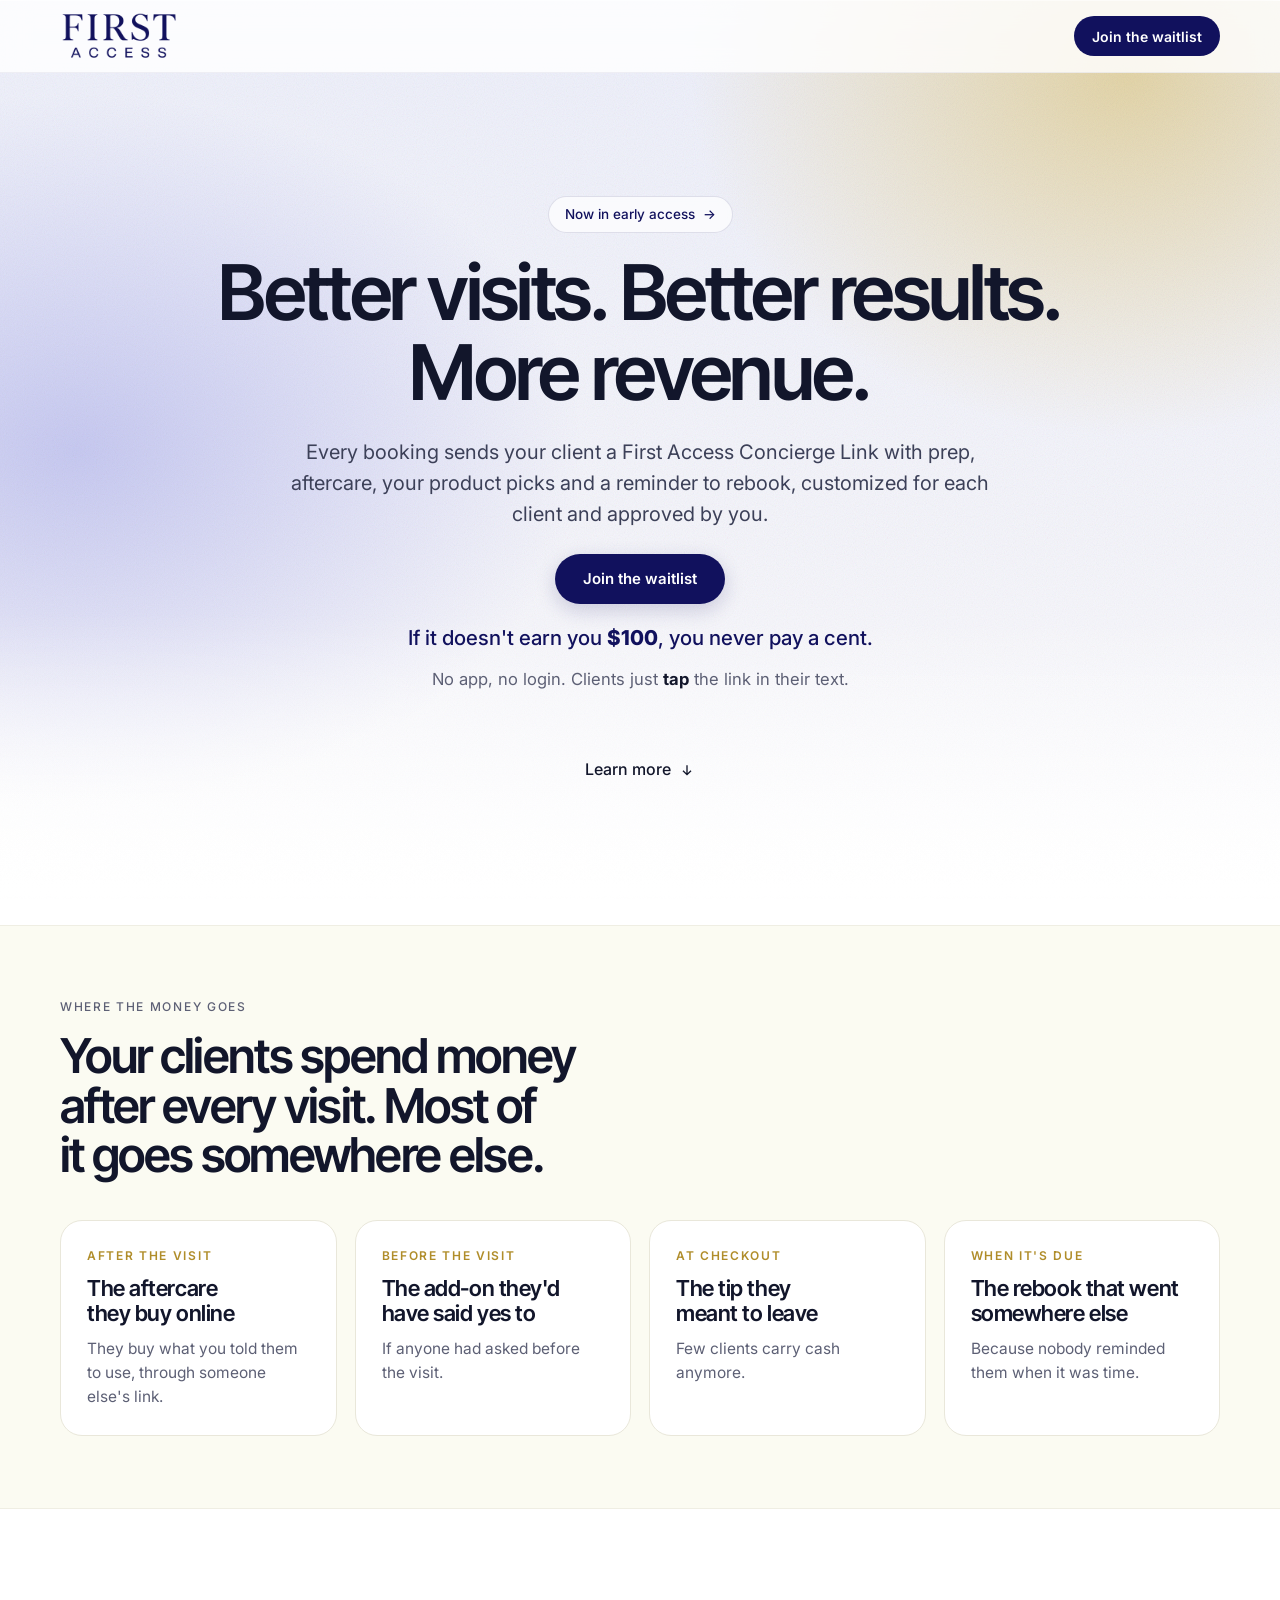
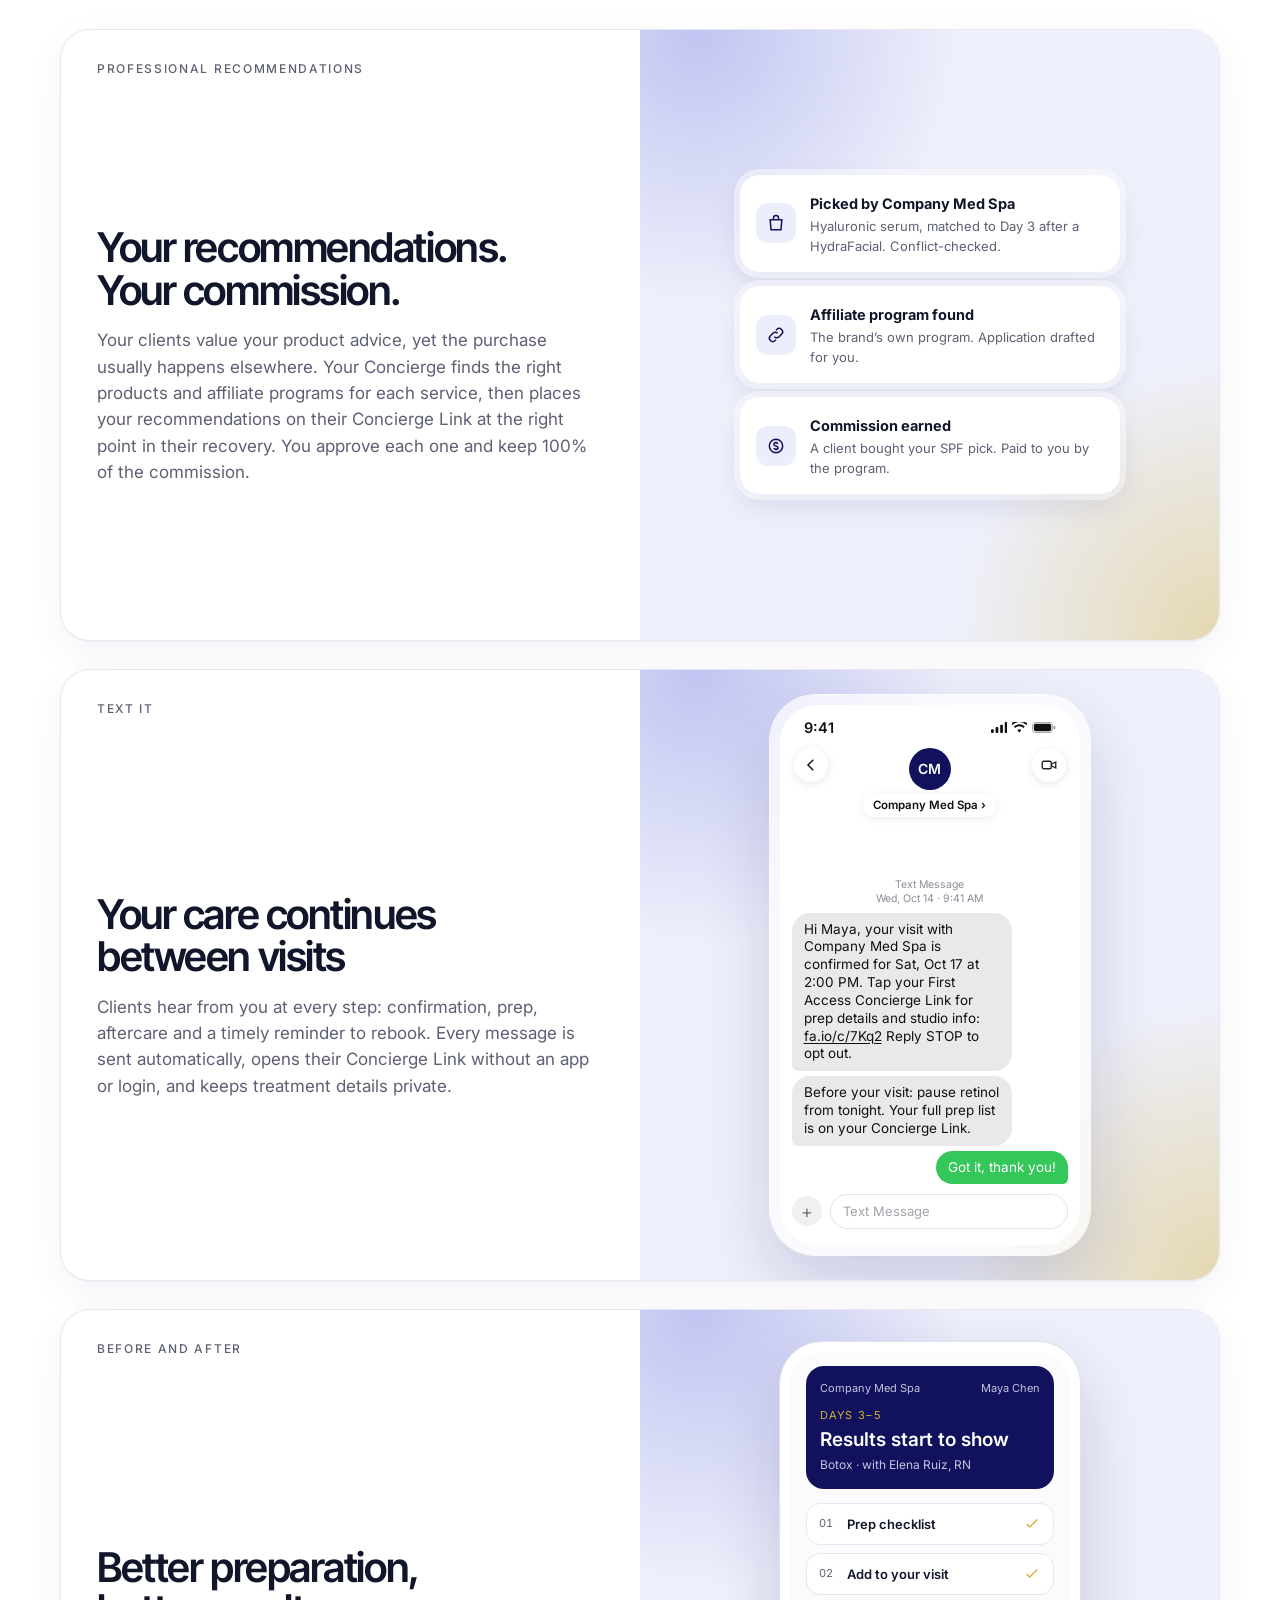
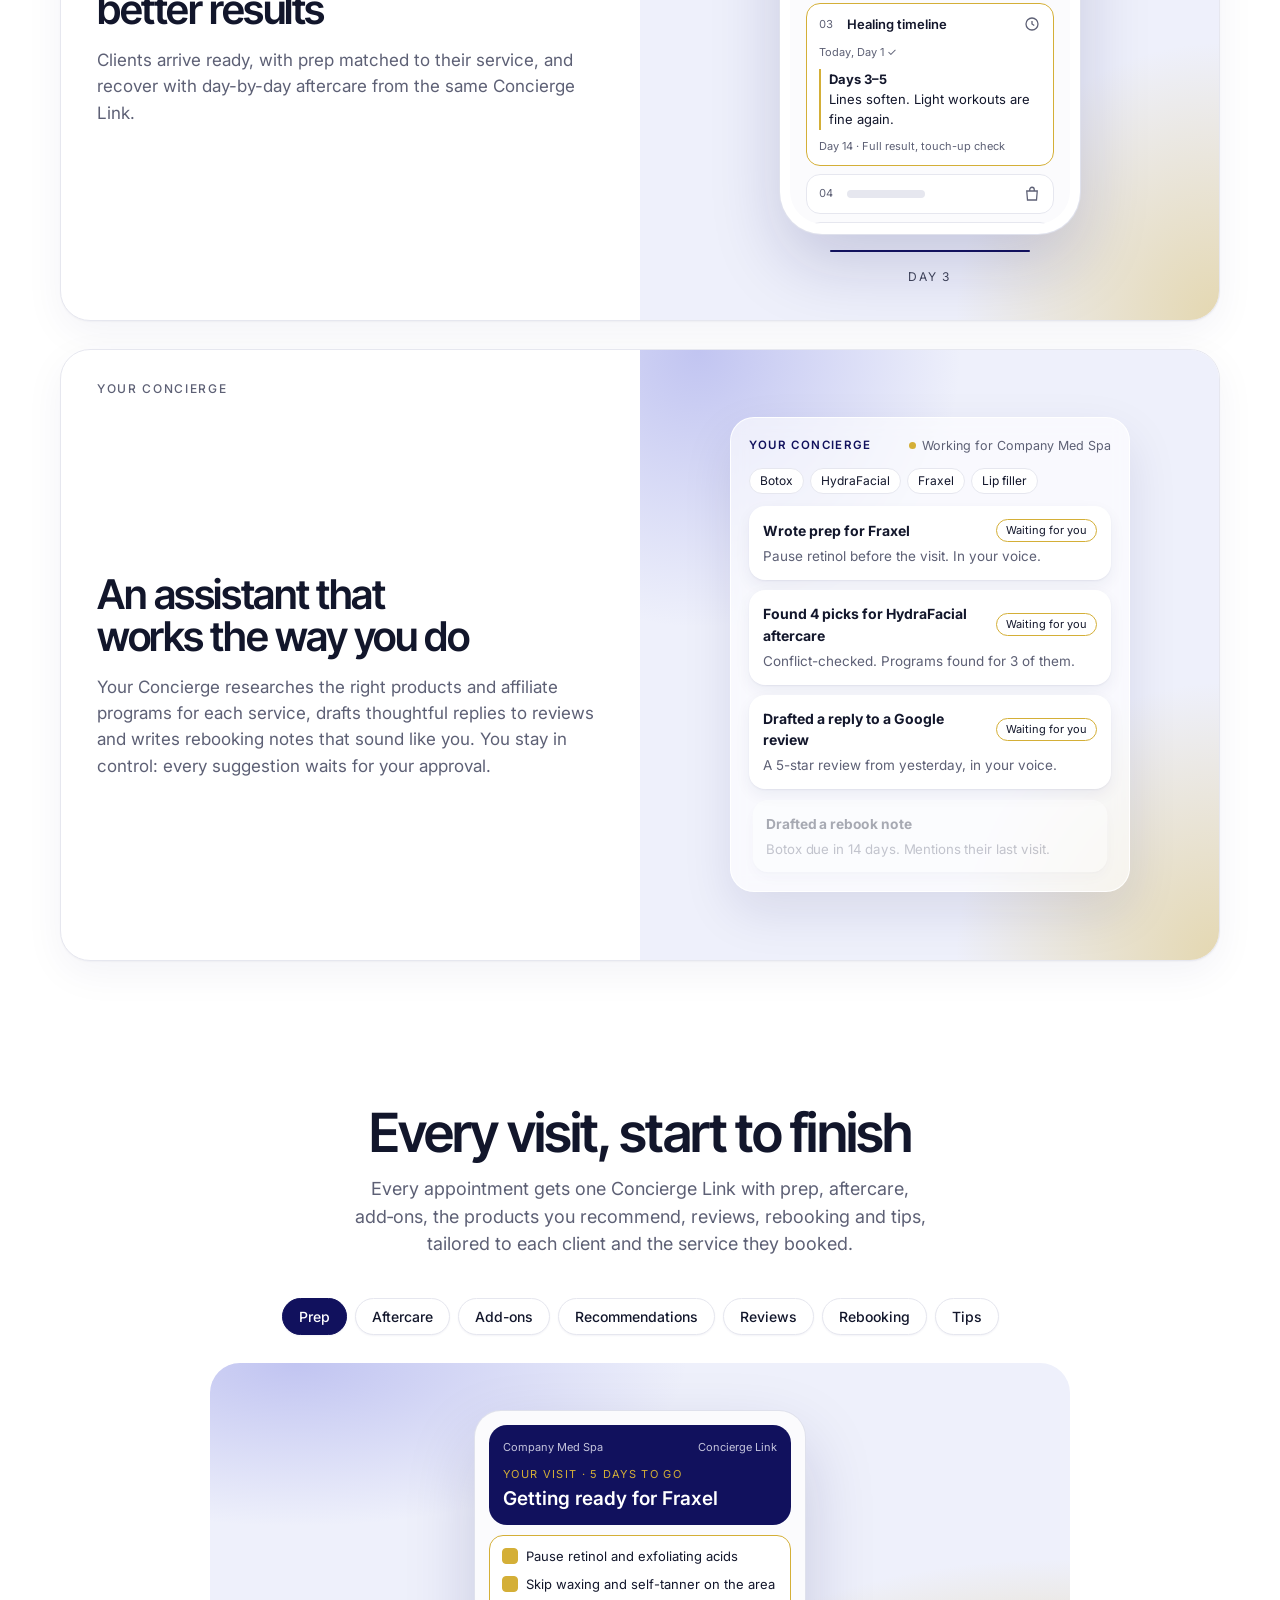
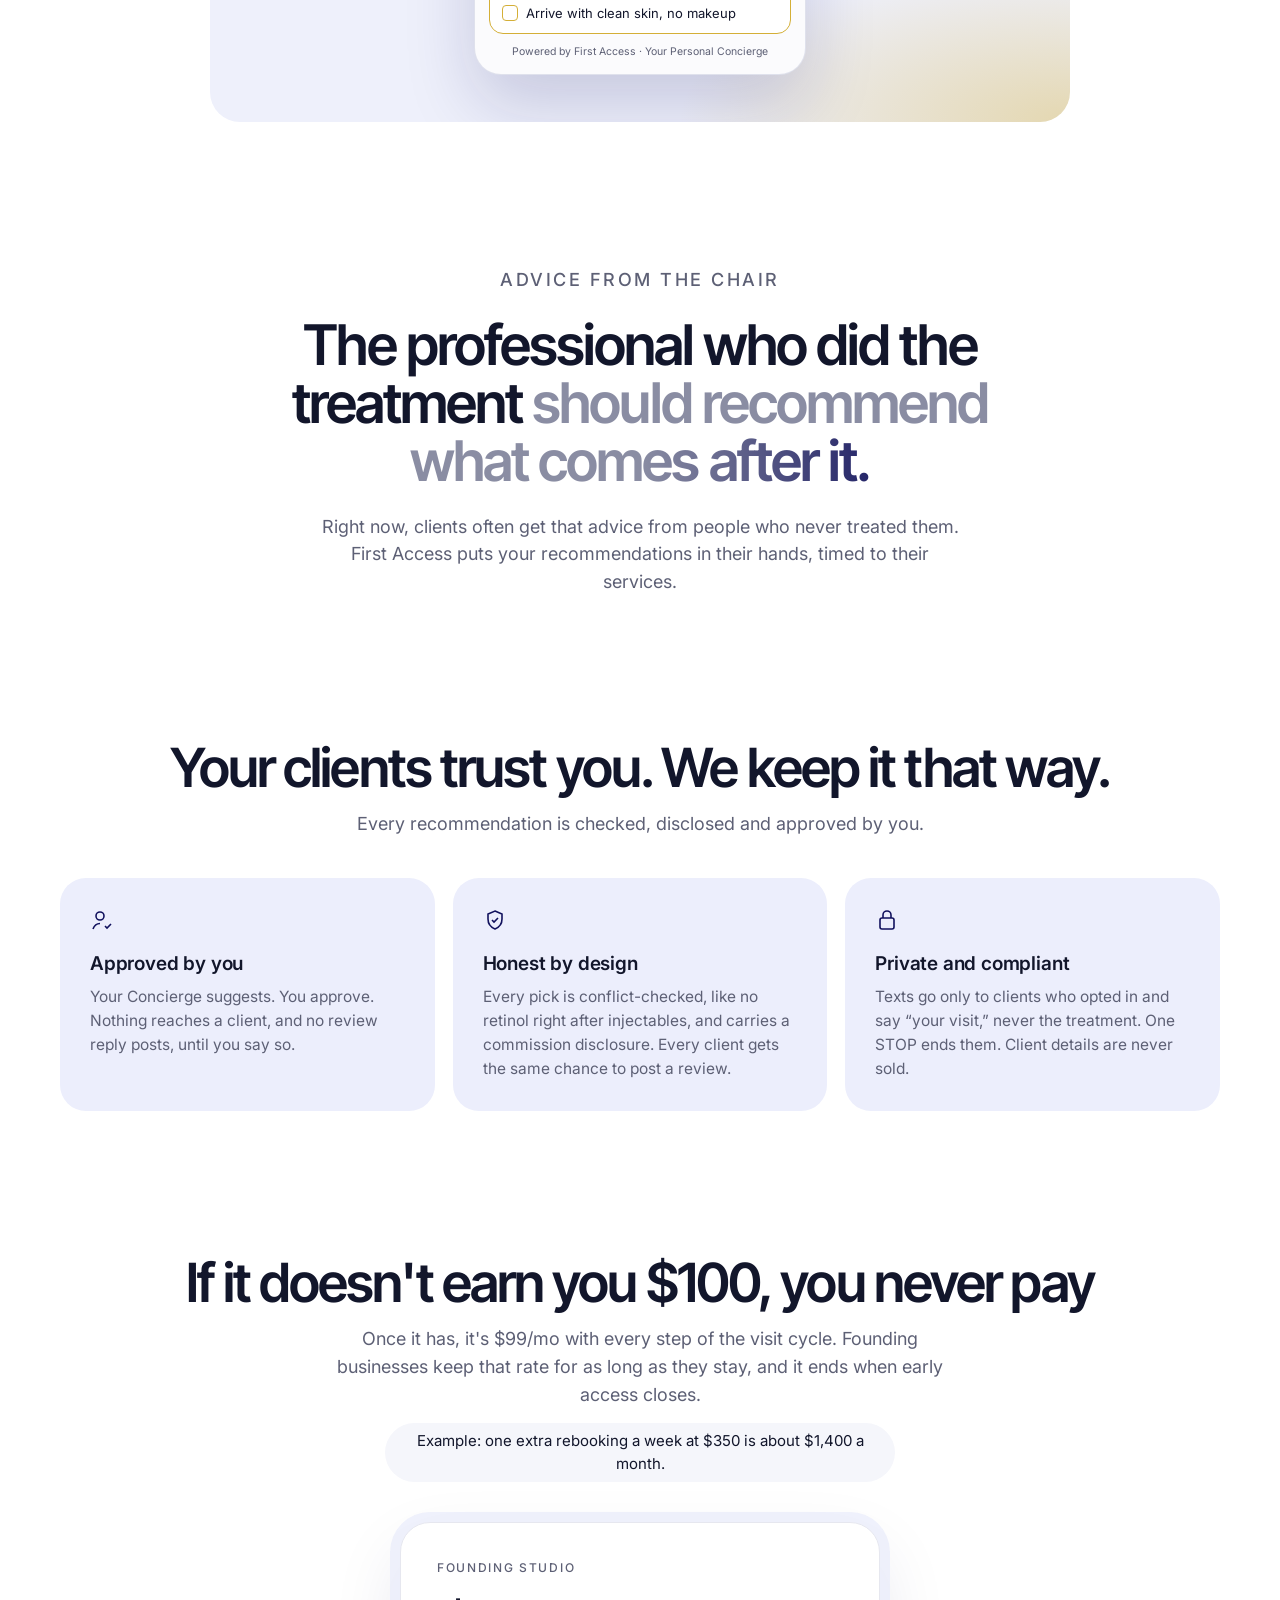
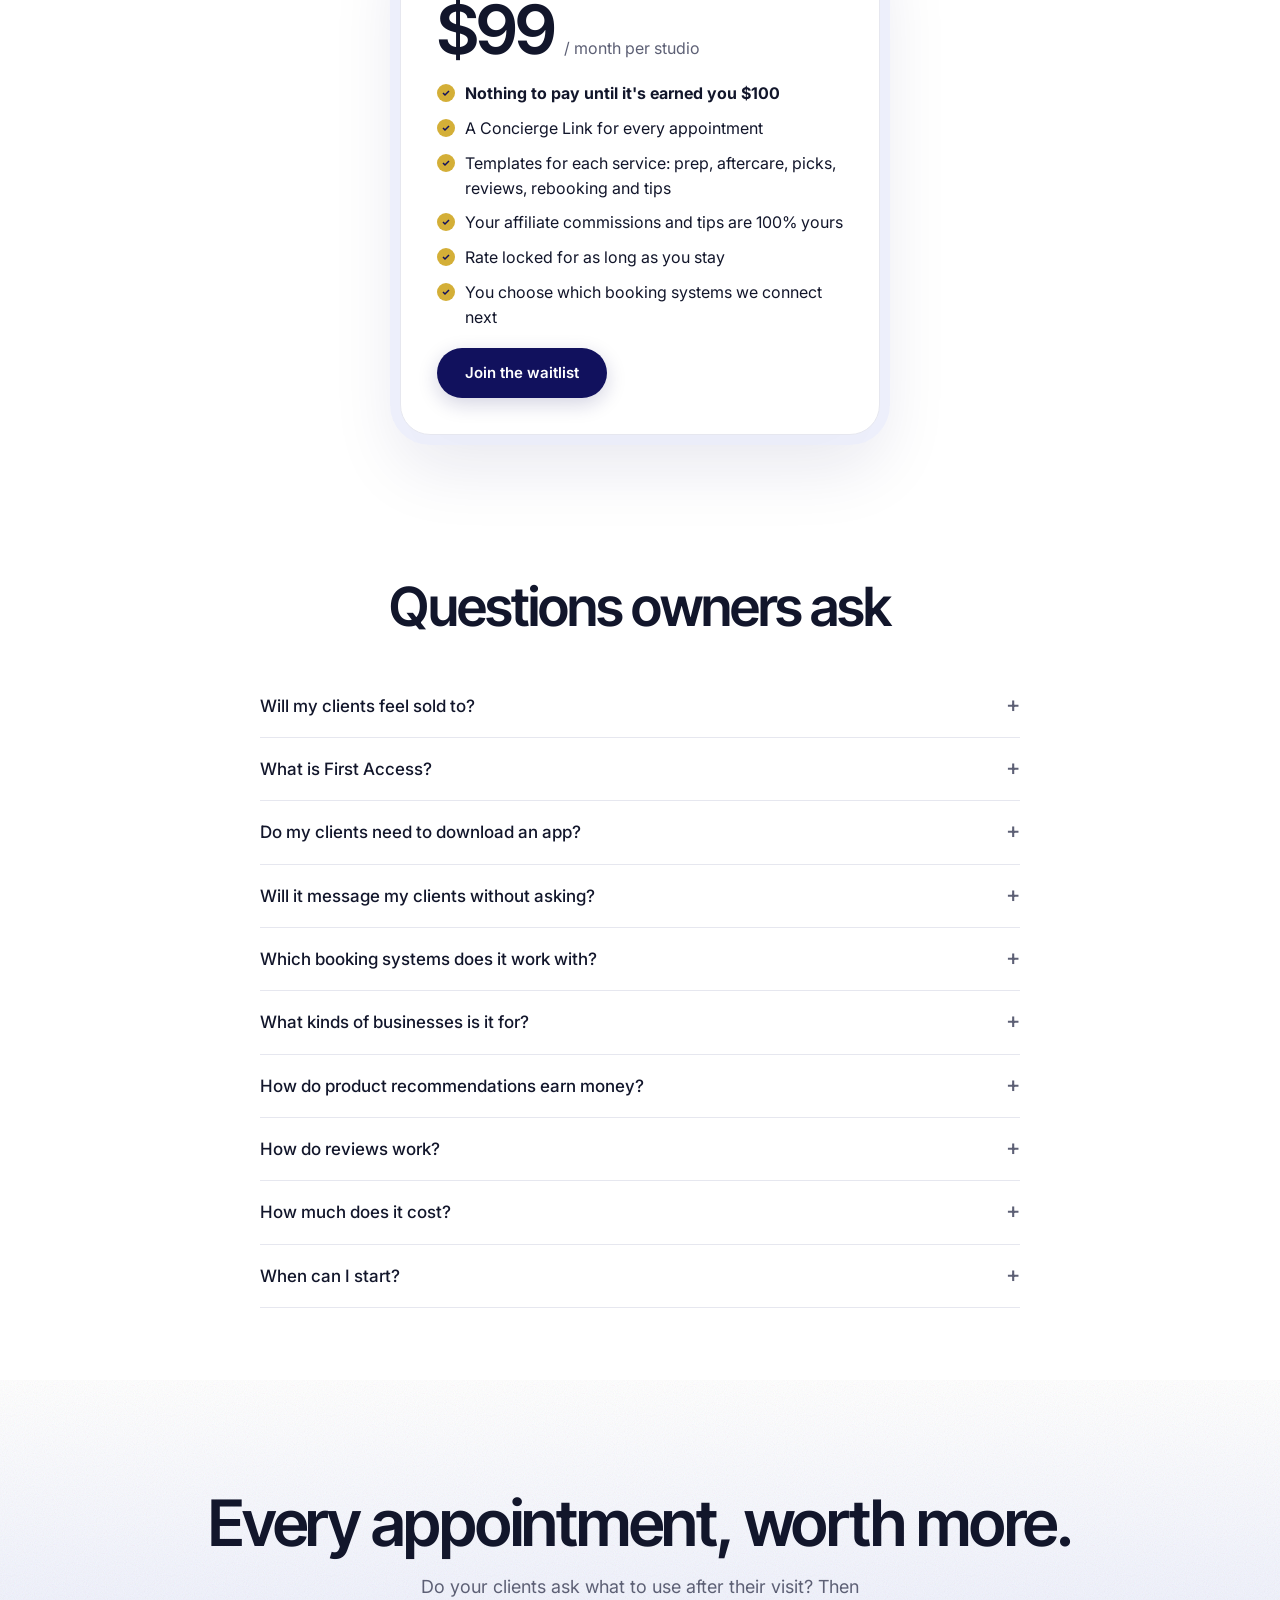
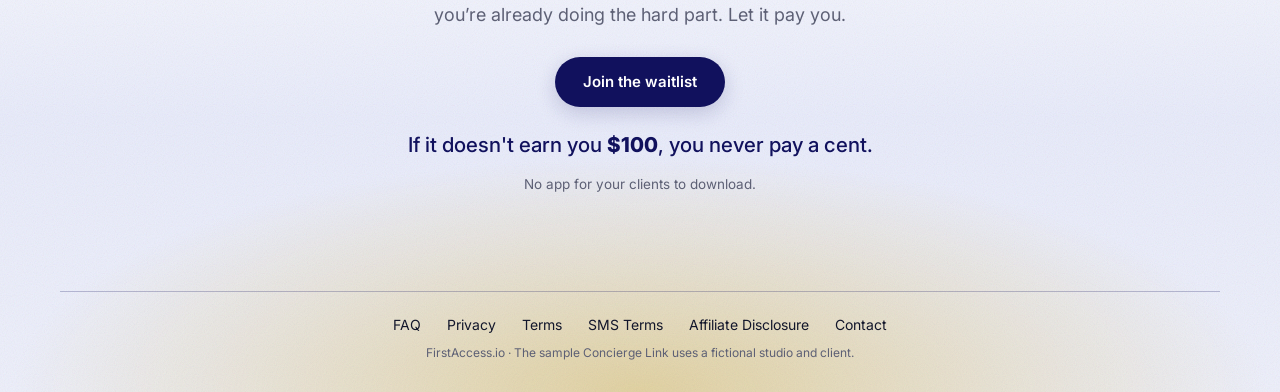
==== index.html @ 8d83c172 "Statement shine: wider solid Midnight band" ====
<!doctype html>
<html lang="en">
<head>
<meta charset="utf-8">
<meta name="viewport" content="width=device-width, initial-scale=1, viewport-fit=cover">
<meta name="description" content="First Access turns client trust into new income for professional services: product commissions, add-ons, tips and on-time rebookings.">
<meta property="og:title" content="Expand Your Trust | First Access">
<style>[hidden]{display:none!important}</style>
</head>
<body>
<title>Expand Your Trust</title>
<link rel="preconnect" href="https://fonts.googleapis.com">
<link rel="stylesheet" href="https://fonts.googleapis.com/css2?family=Inter+Tight:wght@500;600&family=Inter:wght@400;500;600&display=swap">
<style>
/* Layout follows a light, centered SaaS page: soft brand-gradient hero, split feature cards,
   channel tabs, trust cards, FAQ, and a closing gradient band over the footer. */
:root {
  --midnight: #11115D; --gold: #D4AF37; --ink: #12162b; --muted: #5d6075; --line: #e6e7ef;
  --soft: #f5f6fb; --peri: #eceefc; --white: #fff;
  --display: "Inter Tight", "Helvetica Neue", Helvetica, Arial, sans-serif;
  --sans: "Inter", "Helvetica Neue", Helvetica, Arial, sans-serif;
  color-scheme: light;
}
* { box-sizing: border-box }
html { scroll-behavior: smooth }
body { background: var(--white); color: var(--ink); font: 16px/1.55 var(--sans); margin: 0; -webkit-font-smoothing: antialiased }
h1, h2, h3 { font-family: var(--display); font-weight: 600; letter-spacing: -.035em; line-height: 1.04; text-wrap: balance; margin: 0 }
p { margin: 0 }
a { color: inherit }
.wrap { max-width: 1200px; margin: 0 auto; padding-inline: 20px }
.eyebrow { font-size: 12px; letter-spacing: .14em; text-transform: uppercase; color: var(--muted); font-weight: 500 }
.btn { display: inline-flex; align-items: center; justify-content: center; min-height: 50px; padding: 0 28px;
  border-radius: 999px; border: 0; background: var(--midnight); color: #fff; font: 600 15px var(--sans);
  text-decoration: none; cursor: pointer; box-shadow: 0 6px 20px rgba(17,17,93,.18) }
.btn.sm { min-height: 40px; padding: 0 18px; font-size: 14px; box-shadow: none }
.btn:focus-visible, button:focus-visible, input:focus-visible, select:focus-visible, summary:focus-visible { outline: 2px solid var(--gold); outline-offset: 3px }

/* brand gradients: pale gold + pale midnight on white, with a light grain like the reference */
.glow { position: relative; isolation: isolate;
  background: linear-gradient(180deg, rgba(255,255,255,0) 68%, #fff 100%),
              radial-gradient(55% 65% at 88% 8%, rgba(212,175,55,.42), transparent 62%),
              radial-gradient(60% 60% at 6% 50%, rgba(98,104,220,.30), transparent 66%),
              linear-gradient(180deg, #eef0fb 0%, #f6f6fb 70%, #fff 100%) }
.glow::before { content: ""; position: absolute; inset: 0; z-index: -1; pointer-events: none; opacity: .22; mix-blend-mode: multiply;
  -webkit-mask: linear-gradient(#000 60%, transparent); mask: linear-gradient(#000 60%, transparent);
  background: url("data:image/svg+xml,%3Csvg xmlns='http://www.w3.org/2000/svg' width='160' height='160'%3E%3Cfilter id='n'%3E%3CfeTurbulence type='fractalNoise' baseFrequency='.9' numOctaves='2' stitchTiles='stitch'/%3E%3C/filter%3E%3Crect width='100%25' height='100%25' filter='url(%23n)' opacity='.55'/%3E%3C/svg%3E") }
.glow-b { background: radial-gradient(70% 70% at 10% 0%, rgba(98,104,220,.32), transparent 65%),
                      radial-gradient(70% 70% at 100% 100%, rgba(212,175,55,.38), transparent 65%), #eef0fb }
.glow-c::before { -webkit-mask: none; mask: none }
.glow-c { background: radial-gradient(70% 55% at 50% 100%, rgba(212,175,55,.45), transparent 70%),
                      linear-gradient(180deg, #fff 0%, #e9ecfb 55%, #eef0fb 100%) }

/* status pill above the hero headline; opens the waitlist */
.announce { display: inline-block; padding: 7px 16px; border-radius: 999px; font-size: 13.5px; font-weight: 500; color: var(--midnight);
  background: rgba(255,255,255,.7); border: 1px solid rgba(17,17,93,.12); backdrop-filter: blur(6px); -webkit-backdrop-filter: blur(6px); margin-bottom: -4px;
  text-decoration: none; transition: background .2s ease, border-color .2s ease }
.announce:hover { background: #fff; border-color: rgba(17,17,93,.25) }
.announce span { display: inline-block; margin-left: 4px; transition: transform .2s ease }
.announce:hover span { transform: translateX(3px) }
/* the pay-when-earned promise: plain text that gently pulses */
.earned { display: inline-block; font-weight: 500; font-size: clamp(18px, 1.6vw, 21px); color: var(--midnight) }
.earned strong { font-weight: 800; white-space: nowrap }
.earned { text-wrap: balance }
/* "tap": bold, with a finger-press and a ripple */
.tap { display: inline-block; position: relative; font-weight: 700; color: var(--ink) }
.tap::after { content: ""; position: absolute; left: 50%; top: 50%; width: 10px; height: 10px; border-radius: 50%;
  border: 2px solid var(--midnight); transform: translate(-50%, -50%) scale(0); opacity: 0; pointer-events: none }
.hero .earned { margin-top: -6px }
.closing .earned { display: block; width: fit-content; margin: 22px auto 0 }

/* header */
.top { position: sticky; top: 0; z-index: 20; background: rgba(255,255,255,.82); border-bottom: 1px solid rgba(17,17,93,.06); backdrop-filter: blur(14px); -webkit-backdrop-filter: blur(14px) }
.top .wrap { display: flex; align-items: center; justify-content: space-between; height: 72px }
/* wordmark from First Access Brand/, recolored Midnight */
.logo { display: block; width: 118px; aspect-ratio: 600 / 248; background: var(--midnight);
  -webkit-mask: url(logo-mask.png) center / contain no-repeat; mask: url(logo-mask.png) center / contain no-repeat }

/* hero */
.hero { margin-top: -72px; min-height: min(100svh, 940px); display: grid; place-items: center; text-align: center; padding: 140px 20px 64px }
.hero-in { display: grid; justify-items: center; gap: 24px; max-width: 1140px }
.hero h1 { font-size: clamp(40px, 6vw, 80px); max-width: 17em }
.hero .sub { font-size: clamp(17px, 1.6vw, 20px); color: #3c4058; max-width: 36em }
.hero .fine { font-size: clamp(16px, 1.3vw, 17.5px); color: var(--muted); margin-top: -10px; text-wrap: balance }
.more { display: inline-flex; gap: 8px; align-items: center; margin-top: 40px; font-weight: 500; text-decoration: none }
.more svg { width: 16px; height: 16px }

section { padding-block: 72px }
.center-head { text-align: center; display: grid; justify-items: center; gap: 14px; margin-bottom: 40px }
.center-head h2 { font-size: clamp(34px, 4.4vw, 54px) }
.center-head p { color: var(--muted); font-size: 18px; max-width: 34em }
.center-head .example { font-size: 15px; color: var(--ink); background: var(--soft); border-radius: 999px; padding: 6px 16px }

/* problem: where the money goes today. Alabaster band, left-aligned heading, white cards with gold labels */
.leak-sec { background: #FBFBF2; border-block: 1px solid #efeee3; margin-block: 24px 48px }
.left-head { display: grid; gap: 14px; max-width: 40rem; margin-bottom: 40px }
.left-head h2 { font-size: clamp(32px, 4vw, 48px) }
.leaks { display: grid; grid-template-columns: repeat(4, minmax(0, 1fr)); gap: 18px }
.leak { background: #fff; border: 1px solid #e9e7da; border-radius: 22px; padding: 26px; display: grid; gap: 10px; align-content: start }
.leak .when { font-size: 12px; letter-spacing: .14em; text-transform: uppercase; color: #b08d2a; font-weight: 600 }
.leak h3 { font-size: 22px; letter-spacing: -.02em; line-height: 1.15 }
.leak p { color: var(--muted); font-size: 15.5px }
@media (max-width: 1000px) { .leaks { grid-template-columns: repeat(2, minmax(0, 1fr)) } }
@media (max-width: 520px) { .leaks { grid-template-columns: minmax(0, 1fr) } }

/* split feature cards */
.feats { display: grid; gap: 28px }
.feat { display: grid; grid-template-columns: minmax(0, 1fr) minmax(0, 1fr); border: 1px solid var(--line); border-radius: 30px; overflow: hidden; background: #fff;
  box-shadow: 0 1px 2px rgba(17,17,93,.04), 0 12px 40px rgba(17,17,93,.05) }
.feat-copy { padding: 40px 44px; display: grid; grid-template-rows: auto 1fr; gap: 24px }
.feat-copy > div { align-self: center } /* label stays on top; headline + text sit in the middle */
.feat-copy h2 { font-size: clamp(30px, 3.2vw, 42px) }
.feat-copy p:last-child { color: var(--muted); font-size: 17px; margin-top: 16px; max-width: 30em }
.feat-visual { position: relative; display: grid; place-items: center; padding: 40px 28px; min-height: 480px }

/* phone + client card */
.stage { display: grid; justify-items: center; gap: 16px }
.phone { width: min(300px, 100%); border-radius: 42px; padding: 10px; background: #fff;
  box-shadow: 0 0 0 1px #dfe1ec, 0 30px 70px rgba(17,17,93,.18) }
.screen { border-radius: 33px; overflow: hidden; background: #fbfbfd; height: 520px; display: flex; flex-direction: column }
.sms { margin: 14px 14px 0; padding: 10px 12px; border-radius: 16px 16px 16px 4px; background: #e9e9ef; color: #1b1b28; font-size: 12.5px; line-height: 1.4 }
.sms small { display: block; color: #6b6b7c; font-size: 10.5px; margin-bottom: 2px }
.card { flex: 1; overflow: auto; padding: 14px 16px 18px; font-size: 13px }
.card-top { background: var(--midnight); color: #fff; border-radius: 18px; padding: 14px }
.card-top .tag { display: flex; justify-content: space-between; font-size: 11px; color: #c4c4dc }
.card-top .label { margin-top: 10px; font-size: 11px; letter-spacing: .12em; text-transform: uppercase; color: var(--gold) }
.card-top h3 { font-family: var(--sans); letter-spacing: 0; font-weight: 600; font-size: 19px; line-height: 1.25; margin-top: 4px }
.card-top .meta { font-size: 12px; color: #c4c4dc; margin-top: 4px }
.steps { list-style: none; margin: 14px 0 0; padding: 0; display: grid; gap: 8px }
.step { border: 1px solid var(--line); border-radius: 14px; padding: 10px 12px; background: #fff }
.step-head { display: flex; align-items: center; gap: 10px }
.num { font-size: 11px; color: var(--muted); font-variant-numeric: tabular-nums; width: 18px }
.ph { height: 8px; border-radius: 4px; background: var(--line); flex: 1; max-width: 120px }
.step-head .t { flex: 1; font-weight: 600 }
.ico { width: 18px; height: 18px; color: var(--muted); flex: none }
.done .ico { color: var(--gold) }
.open { border-color: var(--gold) }
.body { margin-top: 10px; display: grid; gap: 8px }
.row { display: flex; justify-content: space-between; gap: 8px; align-items: center }
.chk { display: flex; gap: 8px; align-items: flex-start }
.box { width: 16px; height: 16px; border: 1px solid var(--gold); border-radius: 4px; flex: none; margin-top: 2px }
.box.on { background: var(--gold) }
.pill { border: 1px solid var(--gold); border-radius: 999px; padding: 3px 10px; font-size: 12px; white-space: nowrap }
.pill.on { background: var(--gold); color: var(--ink) }
.mini { font-size: 11px; color: var(--muted) }
.cbtn { background: var(--midnight); color: #fff; border-radius: 999px; text-align: center; padding: 8px; font-weight: 600; font-size: 12.5px }
.powered { text-align: center; font-size: 10.5px; color: var(--muted); margin-top: 14px }
.progress { width: min(200px, 60%); height: 2px; background: rgba(17,17,93,.12); border-radius: 2px; overflow: hidden }
.progress span { display: block; height: 100%; background: var(--midnight); transform-origin: left; transform: scaleX(0) }
.progress span.run { animation: fill var(--stage-ms, 3800ms) linear forwards }
.scrub-note { font-size: 12px; letter-spacing: .14em; text-transform: uppercase; color: #3c4058; text-align: center }

/* concierge feed */
.panel { width: min(400px, 100%); background: rgba(255,255,255,.62); border: 1px solid rgba(255,255,255,.9); border-radius: 24px; padding: 18px;
  display: grid; gap: 12px; backdrop-filter: blur(8px); -webkit-backdrop-filter: blur(8px); box-shadow: 0 20px 50px rgba(17,17,93,.10) }
.panel-head { display: flex; justify-content: space-between; align-items: center; gap: 10px; flex-wrap: wrap; font-size: 12.5px; color: var(--muted) }
.panel-head b { color: var(--midnight); font-weight: 600; letter-spacing: .12em; text-transform: uppercase; font-size: 11.5px }
.live { display: inline-flex; align-items: center; gap: 6px } .live::before { content: ""; width: 7px; height: 7px; border-radius: 50%; background: var(--gold) }
.svcs { display: flex; flex-wrap: wrap; gap: 6px }
.svcs span { font-size: 12px; background: #fff; border: 1px solid var(--line); border-radius: 999px; padding: 3px 10px }
.feed { display: grid; gap: 10px }
.task { background: #fff; border-radius: 16px; padding: 13px 14px; display: grid; gap: 4px; font-size: 13.5px; box-shadow: 0 1px 2px rgba(17,17,93,.06), 0 6px 16px rgba(17,17,93,.06);
  transition: opacity .5s ease, transform .5s ease }
.task .row b { font-size: 14px }
.task p { color: var(--muted) }
.task.pending { opacity: .35; transform: scale(.98) }
.task.pending .wait { visibility: hidden }
.wait { font-size: 11px; border: 1px solid var(--gold); border-radius: 999px; padding: 2px 9px; white-space: nowrap }

/* integration stack */
.stack { width: min(380px, 100%); display: grid; gap: 14px }
.note { background: #fff; border-radius: 20px; padding: 16px; display: grid; grid-template-columns: 40px minmax(0, 1fr); gap: 14px; align-items: center;
  box-shadow: 0 0 0 6px rgba(255,255,255,.45), 0 12px 30px rgba(17,17,93,.10) }
.note .badge { width: 40px; height: 40px; border-radius: 12px; display: grid; place-items: center; background: var(--peri); color: var(--midnight) }
.note .badge svg { width: 20px; height: 20px }
.note b { font-size: 14.5px } .note p { font-size: 13px; color: var(--muted) }

/* stacking cards: each one sticks a little lower, so the label of the card underneath stays visible */
/* All stacked cards share one height (--h): the room left under the three cards above the last one.
   Equal heights keep a taller card from being pushed up over the labels at the end of the stack. */
@media (min-width: 760px) and (min-height: 600px) {
  .feat { position: sticky; top: calc(84px + var(--i, 0) * 64px); --h: min(640px, calc(100svh - 288px)); min-height: var(--h) }
  .feat .feat-copy { padding: 30px 36px }
  .feat .feat-visual { min-height: 0; padding-block: 24px }
  .feat .screen { height: clamp(210px, calc(var(--h) - 140px), 520px) }
  .feat .imsg-screen { height: clamp(250px, calc(var(--h) - 70px), 540px) }
}
/* short windows: smaller card headlines so the copy fits the shorter cards */
@media (min-width: 760px) and (min-height: 600px) and (max-height: 760px) {
  .feat-copy h2 { font-size: clamp(26px, 2.6vw, 34px) }
  .feat-copy p:last-child { font-size: 15.5px; margin-top: 10px }
}

/* text thread phone */
.imsg { width: min(320px, 100%); border-radius: 46px; padding: 10px; background: rgba(255,255,255,.7); box-shadow: 0 0 0 1px rgba(255,255,255,.9), 0 30px 70px rgba(17,17,93,.16) }
.imsg-screen { border-radius: 37px; background: #fff; height: 540px; display: flex; flex-direction: column; overflow: hidden; color: #111 }
.sb { display: flex; justify-content: space-between; align-items: center; padding: 14px 24px 0; font: 600 14.5px var(--sans) }
.sb-r { display: flex; gap: 5px; align-items: center } .sb-r svg { height: 11px; width: auto; fill: currentColor }
.ih { display: grid; grid-template-columns: 34px minmax(0, 1fr) 34px; align-items: start; padding: 12px 14px 6px }
.circ { width: 34px; height: 34px; border-radius: 50%; background: #fff; box-shadow: 0 2px 10px rgba(0,0,0,.10); display: grid; place-items: center; color: #222 }
.circ svg { width: 18px; height: 18px }
.who { display: grid; justify-items: center; gap: 4px }
.av { width: 42px; height: 42px; border-radius: 50%; background: var(--midnight); color: #fff; display: grid; place-items: center; font: 600 14px var(--sans); letter-spacing: .02em }
.name { font-size: 11.5px; font-weight: 600; background: #fff; border-radius: 999px; padding: 3px 10px; box-shadow: 0 2px 10px rgba(0,0,0,.08); white-space: nowrap }
.thread { flex: 1; display: flex; flex-direction: column; justify-content: flex-end; gap: 5px; padding: 8px 12px 10px; overflow: hidden; font-size: 13.5px; line-height: 1.32 }
.ts { align-self: center; font-size: 10.5px; color: #8a8d99; margin: 8px 0 2px; text-align: center }
.ts b { font-weight: 600 }
.bub { max-width: 80%; padding: 8px 12px; border-radius: 18px }
.bub.in { align-self: flex-start; background: #e9e9eb; border-bottom-left-radius: 6px }
.bub.out { align-self: flex-end; background: #34c759; color: #fff; border-bottom-right-radius: 6px }
.bub u { text-underline-offset: 2px }
.ibar { display: flex; align-items: center; gap: 8px; padding: 0 12px 16px }
.circ.sm { width: 30px; height: 30px; box-shadow: none; background: #f0f0f3; font-size: 18px; color: #777 }
.ibar .field { flex: 1; border: 1px solid #e3e3e8; border-radius: 999px; padding: 6px 12px; font-size: 13px; color: #a3a3ab }
@media (prefers-reduced-motion: no-preference) { .bub, .ts { animation: pop .45s cubic-bezier(.2,.7,.2,1) } }

/* channel tabs */
.chips { display: flex; flex-wrap: wrap; justify-content: center; gap: 8px; margin-bottom: 28px }
.chip { font: 500 14px var(--sans); color: var(--ink); background: #fff; border: 1px solid var(--line); border-radius: 999px; padding: 9px 16px; cursor: pointer;
  box-shadow: 0 1px 2px rgba(17,17,93,.05) }
.chip[aria-pressed="true"] { background: var(--midnight); border-color: var(--midnight); color: #fff }
.chip small { font-size: 11px; opacity: .7; margin-left: 4px }
.ch-stage { max-width: 860px; margin: 0 auto; border-radius: 30px; padding: 48px 20px; display: grid; place-items: center; overflow: hidden }
.mock { width: min(330px, 100%); background: #fbfbfd; border-radius: 26px; padding: 14px; display: grid; gap: 10px; font-size: 13px;
  box-shadow: 0 0 0 1px #dfe1ec, 0 30px 70px rgba(17,17,93,.18) }
.mock .step { display: grid; gap: 8px }

/* statement */
.statement { text-align: center; display: grid; justify-items: center; gap: 22px }
.statement h2 { font-size: clamp(32px, 4.4vw, 56px); max-width: 16em }
.statement h2 span { color: #8a8da3 }
/* a band of Midnight sweeps across the grey line, then rests */
@media (prefers-reduced-motion: no-preference) {
  .statement h2 span { color: transparent; -webkit-background-clip: text; background-clip: text; background-size: 250% 100%;
    background-image: linear-gradient(90deg, #8a8da3 0 30%, var(--midnight) 42% 58%, #8a8da3 70% 100%);
    animation: shine 4.5s ease-in-out infinite }
}
@keyframes shine { 0% { background-position: 100% 0 } 55%, 100% { background-position: 0 0 } }
.statement p { color: var(--muted); font-size: 18px; max-width: 36em }

/* trust cards */
.trust { display: grid; grid-template-columns: repeat(3, minmax(0, 1fr)); gap: 18px }
.tcard { background: var(--peri); border-radius: 26px; padding: 30px; display: grid; gap: 10px; align-content: start }
.tcard svg { width: 24px; height: 24px; color: var(--midnight) }
.tcard h3 { font: 600 19px var(--sans); letter-spacing: -.01em; margin-top: 10px }
.tcard p { color: var(--muted); font-size: 15.5px }

/* pricing */
.plan { max-width: 480px; margin: 0 auto; border-radius: 30px; padding: 36px; display: grid; gap: 18px; border: 1px solid var(--line); background: #fff;
  box-shadow: 0 0 0 10px rgba(236,238,252,.8), 0 30px 70px rgba(17,17,93,.10) }
.amount { font-family: var(--display); font-weight: 600; letter-spacing: -.04em; font-size: 68px; line-height: 1 }
.amount small { font: 400 16px var(--sans); letter-spacing: 0; color: var(--muted) }
.plan ul { margin: 0; padding: 0; list-style: none; display: grid; gap: 10px }
.plan li { display: flex; gap: 10px }
.plan li::before { content: ""; flex: none; width: 18px; height: 18px; margin-top: 3px; border-radius: 50%; background: var(--gold)
  url("data:image/svg+xml,%3Csvg xmlns='http://www.w3.org/2000/svg' viewBox='0 0 24 24' fill='none' stroke='%2311115D' stroke-width='3'%3E%3Cpath d='M6 12l4 4 8-8'/%3E%3C/svg%3E") center / 12px no-repeat }
.plan .btn { justify-self: start }

/* faq */
.faq { max-width: 760px; margin: 0 auto }
.faq details { border-bottom: 1px solid var(--line) }
.faq summary { cursor: pointer; list-style: none; display: flex; justify-content: space-between; gap: 16px; padding-block: 18px; font-weight: 500; font-size: 17px }
.faq summary::-webkit-details-marker { display: none }
.faq summary::after { content: "+"; color: var(--muted); font-size: 22px; line-height: 1 }
.faq details[open] summary::after { content: "−" }
.faq p { color: var(--muted); padding-bottom: 18px; max-width: 40em }

/* closing band + footer */
.closing { padding: 110px 20px 0; text-align: center }
.closing h2 { font-size: clamp(38px, 5vw, 64px) }
.closing .primer { color: var(--muted); font-size: 18px; max-width: 32em; margin: 16px auto 0; text-wrap: balance }
.closing .btn { margin-top: 28px }
.closing .fine { margin-top: 14px; font-size: 13.5px; color: var(--muted) }
footer { border-top: 1px solid rgba(17,17,93,.25); max-width: 1160px; margin: 96px auto 0; padding: 22px 0 30px; display: grid; justify-items: center; gap: 8px; font-size: 14px }
footer nav { display: flex; flex-wrap: wrap; justify-content: center; gap: 8px 26px }
footer nav a { text-decoration: none }
footer small { color: var(--muted); font-size: 12px }

/* join dialog */
dialog { border: 0; border-radius: 26px; padding: 30px; width: min(560px, calc(100% - 32px)); color: var(--ink); box-shadow: 0 40px 100px rgba(17,17,93,.3) }
dialog::backdrop { background: rgba(17,17,93,.35); backdrop-filter: blur(4px); -webkit-backdrop-filter: blur(4px) }
dialog h2 { font-size: 30px; padding-right: 36px }
dialog .lead { color: var(--muted); margin: 10px 0 20px }
.x { position: absolute; top: 18px; right: 18px; width: 36px; height: 36px; border-radius: 50%; border: 0; background: var(--soft); font-size: 20px; cursor: pointer; color: var(--ink) }
#form { display: grid; gap: 14px }
.fields { display: grid; grid-template-columns: repeat(2, minmax(0, 1fr)); gap: 14px }
label { display: grid; gap: 6px; font-size: 13px; color: var(--muted) }
input, select { font: 15px var(--sans); color: var(--ink); background: #fff; border: 1px solid #d9dbe6; border-radius: 12px; padding: 12px 14px; width: 100%; min-width: 0 }
#form .btn { justify-self: start }
.form-note { font-size: 12.5px; color: var(--muted) }
.msg { font-size: 14px; padding: 12px 14px; border-radius: 12px; background: var(--peri) }

@media (max-width: 900px) {
  .trust { grid-template-columns: minmax(0, 1fr) }
}
/* cards keep text-left / picture-right down to 760px wide, so they can still stack */
@media (max-width: 759px) {
  .feat { grid-template-columns: minmax(0, 1fr) }
  .feat-copy { gap: 20px; padding: 32px 28px }
  .feat-visual { min-height: 0 }
}
@media (max-width: 600px) {
  input, select { font-size: 16px } /* below 16px, iOS zooms the page on focus */
  .hero { padding-top: 120px; min-height: 0 }
  .announce { font-size: 12.5px; padding-inline: 14px; text-wrap: balance }
  section { padding-block: 56px }
  .fields { grid-template-columns: minmax(0, 1fr) }
  .screen { height: 520px }
  .ch-stage { padding: 32px 14px }
}
/* motion: hero loads in sequence, the phone floats and plays the visit, cards rise as they scroll in */
@media (prefers-reduced-motion: no-preference) {
  .card.swap, .mock.swap { animation: rise .5s cubic-bezier(.2,.7,.2,1) }
  .sms.swap { animation: pop .5s cubic-bezier(.2,.7,.2,1) }
  .hero-in > * { animation: up .9s cubic-bezier(.2,.7,.2,1) both }
  .hero-in > :nth-child(2) { animation-delay: .12s } .hero-in > :nth-child(3) { animation-delay: .24s }
  .hero-in > :nth-child(4) { animation-delay: .36s } .hero-in > :nth-child(5) { animation-delay: .48s }
  .phone { animation: float 7s 1s ease-in-out infinite }
  .live::before { animation: blink 1.6s ease-in-out infinite }
  .earned { animation: pulse 2.4s 1.2s ease-in-out infinite }
  .tap { animation: tap 2.4s 1.8s ease-in-out infinite }
  .tap::after { animation: ripple 2.4s 1.8s ease-out infinite }
  .hero-in > .earned { animation: up .9s cubic-bezier(.2,.7,.2,1) both, pulse 2.4s 1.4s ease-in-out infinite }
  .btn { transition: transform .2s ease, box-shadow .2s ease }
  .btn:hover { transform: translateY(-2px); box-shadow: 0 12px 28px rgba(17,17,93,.25) }
  @supports (animation-timeline: view()) {
    .center-head, .tcard, .plan, .faq details, .statement, .ch-stage {
      animation: reveal linear both; animation-timeline: view(); animation-range: entry 0% entry 40% }
  }
}
@media (prefers-reduced-motion: reduce) { .progress { display: none } html { scroll-behavior: auto } }
@keyframes rise { from { opacity: 0; transform: translateY(14px) } to { opacity: 1; transform: none } }
@keyframes pop { from { opacity: 0; transform: translateY(8px) scale(.97) } to { opacity: 1; transform: none } }
@keyframes up { from { opacity: 0; transform: translateY(24px) } to { opacity: 1; transform: none } }
@keyframes reveal { from { opacity: .2; transform: translateY(32px) } to { opacity: 1; transform: none } }
@keyframes float { 50% { transform: translateY(-10px) } }
@keyframes blink { 50% { opacity: .25 } }
@keyframes tap { 0%, 70%, 100% { transform: scale(1) } 76% { transform: scale(.86) translateY(1px) } 84% { transform: scale(1.08) } 92% { transform: scale(1) } }
@keyframes ripple { 0%, 74% { transform: translate(-50%, -50%) scale(0); opacity: 0 } 77% { transform: translate(-50%, -50%) scale(.6); opacity: .55 } 100% { transform: translate(-50%, -50%) scale(4.5); opacity: 0 } }
@keyframes pulse { 0%, 100% { transform: scale(1); opacity: 1 } 50% { transform: scale(1.05); opacity: .78 } }
@keyframes fill { to { transform: scaleX(1) } }
</style>


<header class="top">
  <div class="wrap">
    <a href="#" aria-label="First Access home"><span class="logo"></span></a>
    <a class="btn sm" href="#join">Join the waitlist</a>
  </div>
</header>

<div class="hero glow">
  <div class="hero-in">
    <a class="announce" href="#join">Now in early access <span aria-hidden="true">→</span></a>
    <h1>Better visits. Better results.<br>More revenue.</h1>
    <p class="sub">Every booking sends your client a First Access Concierge Link with prep, aftercare, your product picks and a reminder to rebook, customized for each client and approved by you.</p>
    <a class="btn" href="#join">Join the waitlist</a>
    <p class="earned">If it doesn't earn you <strong>$100</strong>, you never pay a cent.</p>
    <p class="fine">No app, no login. Clients just <span class="tap">tap</span> the link in their text.</p>
    <a class="more" href="#learn">Learn more <svg viewBox="0 0 24 24" fill="none" stroke="currentColor" stroke-width="2" aria-hidden="true"><path d="M12 5v14M6 13l6 6 6-6"/></svg></a>
  </div>
</div>

<main>
  <section class="leak-sec">
    <div class="wrap">
      <div class="left-head">
        <p class="eyebrow">Where the money goes</p>
        <h2>Your clients spend money after every visit. Most of it goes somewhere else.</h2>
      </div>
      <div class="leaks">
        <div class="leak"><span class="when">After the visit</span><h3>The aftercare they buy online</h3><p>They buy what you told them to use, through someone else's link.</p></div>
        <div class="leak"><span class="when">Before the visit</span><h3>The add-on they'd have said yes to</h3><p>If anyone had asked before the visit.</p></div>
        <div class="leak"><span class="when">At checkout</span><h3>The tip they meant to leave</h3><p>Few clients carry cash anymore.</p></div>
        <div class="leak"><span class="when">When it's due</span><h3>The rebook that went somewhere else</h3><p>Because nobody reminded them when it was time.</p></div>
      </div>
    </div>
  </section>

  <section id="learn">
    <div class="wrap feats">
      <article class="feat" style="--i:0">
        <div class="feat-copy">
          <p class="eyebrow">Professional recommendations</p>
          <div>
            <h2>Your recommendations. Your commission.</h2>
            <p>Your clients value your product advice, yet the purchase usually happens elsewhere. Your Concierge finds the right products and affiliate programs for each service, then places your recommendations on their Concierge Link at the right point in their recovery. You approve each one and keep 100% of the commission.</p>
          </div>
        </div>
        <div class="feat-visual glow-b">
          <div class="stack">
            <div class="note"><span class="badge"><svg viewBox="0 0 24 24" fill="none" stroke="currentColor" stroke-width="1.8" aria-hidden="true"><path d="M5 8h14l-1 12H6zM9 8V6a3 3 0 016 0v2"/></svg></span><div><b>Picked by Company Med Spa</b><p>Hyaluronic serum, matched to Day 3 after a HydraFacial. Conflict-checked.</p></div></div>
            <div class="note"><span class="badge"><svg viewBox="0 0 24 24" fill="none" stroke="currentColor" stroke-width="1.8" aria-hidden="true"><path d="M10 14a4 4 0 005.7 0l3-3a4 4 0 00-5.7-5.7l-1 1M14 10a4 4 0 00-5.7 0l-3 3a4 4 0 005.7 5.7l1-1"/></svg></span><div><b>Affiliate program found</b><p>The brand’s own program. Application drafted for you.</p></div></div>
            <div class="note"><span class="badge"><svg viewBox="0 0 24 24" fill="none" stroke="currentColor" stroke-width="1.8" aria-hidden="true"><circle cx="12" cy="12" r="8"/><path d="M14.5 9.5c-.5-.9-1.5-1.3-2.5-1.3-1.4 0-2.5.8-2.5 1.9 0 2.6 5 1.4 5 4 0 1.1-1.1 1.9-2.5 1.9-1.1 0-2.1-.5-2.6-1.4M12 6.5v1.7M12 15.8v1.7"/></svg></span><div><b>Commission earned</b><p>A client bought your SPF pick. Paid to you by the program.</p></div></div>
          </div>
        </div>
      </article>

      <article class="feat" style="--i:1">
        <div class="feat-copy">
          <p class="eyebrow">Text it</p>
          <div>
            <h2>Your care continues between visits</h2>
            <p>Clients hear from you at every step: confirmation, prep, aftercare and a timely reminder to rebook. Every message is sent automatically, opens their Concierge Link without an app or login, and keeps treatment details private.</p>
          </div>
        </div>
        <div class="feat-visual glow-b">
          <div class="imsg" aria-label="Example text thread between a sample studio and client">
            <div class="imsg-screen">
              <div class="sb"><span>9:41</span><span class="sb-r"><svg viewBox="0 0 18 12" aria-hidden="true"><rect x="0" y="8" width="3" height="4" rx="1"/><rect x="5" y="5.5" width="3" height="6.5" rx="1"/><rect x="10" y="3" width="3" height="9" rx="1"/><rect x="15" y="0" width="3" height="12" rx="1"/></svg><svg viewBox="0 0 16 12" aria-hidden="true"><path d="M8 11.5l2.2-2.6a3.2 3.2 0 00-4.4 0zM3.4 6.5a6.6 6.6 0 019.2 0l1.4-1.6a8.8 8.8 0 00-12 0zM.2 3.3a11 11 0 0115.6 0L17 1.9A13 13 0 00-1 1.9z"/></svg><svg viewBox="0 0 26 12" aria-hidden="true"><rect x=".5" y=".5" width="22" height="11" rx="3.5" fill="none" stroke="currentColor" opacity=".4"/><rect x="2" y="2" width="19" height="8" rx="2"/><rect x="23.5" y="4" width="2" height="4" rx="1" opacity=".4"/></svg></span></div>
              <div class="ih">
                <span class="circ" aria-hidden="true"><svg viewBox="0 0 24 24" fill="none" stroke="currentColor" stroke-width="2.2"><path d="M15 5l-7 7 7 7"/></svg></span>
                <span class="who"><span class="av">CM</span><span class="name">Company Med Spa ›</span></span>
                <span class="circ" aria-hidden="true"><svg viewBox="0 0 24 24" fill="none" stroke="currentColor" stroke-width="1.8"><rect x="3" y="7" width="12" height="10" rx="2"/><path d="M15 11l6-3v8l-6-3"/></svg></span>
              </div>
              <div class="thread" id="thread" aria-live="polite"></div>
              <div class="ibar" aria-hidden="true"><span class="circ sm">+</span><span class="field">Text Message</span></div>
            </div>
          </div>
        </div>
      </article>

      <article class="feat" style="--i:2">
        <div class="feat-copy">
          <p class="eyebrow">Before and after</p>
          <div>
            <h2>Better preparation, better results</h2>
            <p>Clients arrive ready, with prep matched to their service, and recover with day-by-day aftercare from the same Concierge Link.</p>
          </div>
        </div>
        <div class="feat-visual glow-b">
          <div class="stage">
            <div class="phone" aria-live="polite">
              <div class="screen">
                <div class="sms" id="sms"></div>
                <div class="card" id="card"></div>
              </div>
            </div>
            <div class="progress" aria-hidden="true"><span id="bar"></span></div>
            <p class="scrub-note" id="note"></p>
          </div>
        </div>
      </article>

      <article class="feat" style="--i:3">
        <div class="feat-copy">
          <p class="eyebrow">Your Concierge</p>
          <div>
            <h2>An assistant that works the way you do</h2>
            <p>Your Concierge researches the right products and affiliate programs for each service, drafts thoughtful replies to reviews and writes rebooking notes that sound like you. You stay in control: every suggestion waits for your approval.</p>
          </div>
        </div>
        <div class="feat-visual glow-b">
          <div class="panel" aria-label="Example: the Concierge working for a sample studio">
            <div class="panel-head"><b>Your Concierge</b><span class="live">Working for Company Med Spa</span></div>
            <div class="svcs" aria-label="Services"><span>Botox</span><span>HydraFacial</span><span>Fraxel</span><span>Lip filler</span></div>
            <div class="feed" id="feed" aria-live="polite"></div>
          </div>
        </div>
      </article>
    </div>
  </section>

  <section>
    <div class="wrap">
      <div class="center-head">
        <h2>Every visit, start to finish</h2>
        <p>Every appointment gets one Concierge Link with prep, aftercare, add&#8209;ons, the products you recommend, reviews, rebooking and tips, tailored to each client and the service they booked.</p>
      </div>
      <div class="chips" id="chips" role="group" aria-label="Steps of the visit"></div>
      <div class="ch-stage glow-b"><div class="mock" id="ch-mock" aria-live="polite"></div></div>
    </div>
  </section>

  <section>
    <div class="wrap statement">
      <p class="eyebrow">Advice from the chair</p>
      <h2>The professional who did the treatment <span>should recommend what comes after it.</span></h2>
      <p>Right now, clients often get that advice from people who never treated them. First Access puts your recommendations in their hands, timed to their services.</p>
    </div>
  </section>

  <section>
    <div class="wrap">
      <div class="center-head">
        <h2>Your clients trust you. We keep it that way.</h2>
        <p>Every recommendation is checked, disclosed and approved by you.</p>
      </div>
      <div class="trust">
        <div class="tcard"><svg viewBox="0 0 24 24" fill="none" stroke="currentColor" stroke-width="1.6" aria-hidden="true"><circle cx="10" cy="8" r="4"/><path d="M3 21c1.3-3.6 3.9-5.5 7-5.5M15 18l2 2 4-4"/></svg><h3>Approved by you</h3><p>Your Concierge suggests. You approve. Nothing reaches a client, and no review reply posts, until you say so.</p></div>
        <div class="tcard"><svg viewBox="0 0 24 24" fill="none" stroke="currentColor" stroke-width="1.6" aria-hidden="true"><path d="M12 3l7 3v5c0 4.5-3 8.3-7 10-4-1.7-7-5.5-7-10V6z"/><path d="M9 12l2 2 4-4"/></svg><h3>Honest by design</h3><p>Every pick is conflict-checked, like no retinol right after injectables, and carries a commission disclosure. Every client gets the same chance to post a review.</p></div>
        <div class="tcard"><svg viewBox="0 0 24 24" fill="none" stroke="currentColor" stroke-width="1.6" aria-hidden="true"><rect x="5" y="10" width="14" height="11" rx="2"/><path d="M8 10V7a4 4 0 018 0v3"/></svg><h3>Private and compliant</h3><p>Texts go only to clients who opted in and say “your visit,” never the treatment. One STOP ends them. Client details are never sold.</p></div>
      </div>
    </div>
  </section>

  <section id="pricing">
    <div class="wrap">
      <div class="center-head">
        <h2>If it doesn't earn you $100, you never pay</h2>
        <p>Once it has, it's $99/mo with every step of the visit cycle. Founding businesses keep that rate for as long as they stay, and it ends when early access closes.</p>
        <p class="example">Example: one extra rebooking a week at $350 is about $1,400 a month.</p>
      </div>
      <div class="plan">
        <p class="eyebrow">Founding studio</p>
        <p class="amount">$99 <small>/ month per studio</small></p>
        <ul>
          <li><b>Nothing to pay until it's earned you $100</b></li>
          <li>A Concierge Link for every appointment</li>
          <li>Templates for each service: prep, aftercare, picks, reviews, rebooking and tips</li>
          <li>Your affiliate commissions and tips are 100% yours</li>
          <li>Rate locked for as long as you stay</li>
          <li>You choose which booking systems we connect next</li>
        </ul>
        <a class="btn" href="#join">Join the waitlist</a>
      </div>
    </div>
  </section>

  <section id="faq">
    <div class="wrap">
      <div class="center-head"><h2>Questions owners ask</h2></div>
      <div class="faq">
        <details><summary>Will my clients feel sold to?</summary><p>No. Recommendations show up only where they fit the service and the day of recovery, with an honest disclosure. It reads like the care you already give, not a sales pitch.</p></details>
        <details><summary>What is First Access?</summary><p>A better experience around every appointment, and more revenue from it. Every booking sends your client a First Access Concierge Link with prep before the visit, aftercare after it, product picks from you, a review step and their next booking.</p></details>
        <details><summary>Do my clients need to download an app?</summary><p>No. They tap their Concierge Link in a text and it opens in their phone's browser, with no login. They use the same link from booking through rebooking.</p></details>
        <details><summary>Will it message my clients without asking?</summary><p>No. Only clients who agreed to texts get them, and only what you've approved. You approve prep and aftercare once per service, and every product pick, review reply and rebooking note before it goes out.</p></details>
        <details><summary>Which booking systems does it work with?</summary><p>Square and Google Calendar at launch. First Access reads appointments, first names and mobile numbers. It never changes a booking and never sees payment details. Founding studios choose which systems we connect next.</p></details>
        <details><summary>What kinds of businesses is it for?</summary><p>Any small beauty, wellness or fitness business where a professional performs the service: salons, barbers, nails, lash and brow, med spas, spas, massage, physical therapy, chiropractic, yoga, pilates, personal training and more.</p></details>
        <details><summary>How do product recommendations earn money?</summary><p>You earn affiliate commissions through a brand's or retailer's program, or you sell the products you already stock. Your Concierge finds the products and programs that fit each service. Every recommendation shows a short commission note, so clients always know.</p></details>
        <details><summary>How do reviews work?</summary><p>Every client gets the same chance to post, whatever their rating. Your Concierge starts from the client's own words, copies the finished review and opens Google or Yelp, wherever they choose to post, so they just paste it in. Low ratings also get a private line to you. It also drafts replies to public reviews in your voice, and you approve each one.</p></details>
        <details><summary>How much does it cost?</summary><p>Nothing until First Access has earned you $100. Your dashboard adds up the add-ons, rebookings and sales of your own products that come through your Concierge Links. Once that passes $100, the $99/mo plan starts.</p></details>
        <details><summary>When can I start?</summary><p>Founding studios get access first. We'll email you before your setup opens. Joining the list costs nothing.</p></details>
      </div>
    </div>
  </section>
</main>

<div class="closing glow glow-c">
  <h2>Every appointment, worth more.</h2>
  <p class="primer">Do your clients ask what to use after their visit? Then you’re already doing the hard part. Let it pay you.</p>
  <a class="btn" href="#join">Join the waitlist</a>
  <p class="earned">If it doesn't earn you <strong>$100</strong>, you never pay a cent.</p>
  <p class="fine">No app for your clients to download.</p>
  <footer>
    <nav><a href="#faq">FAQ</a><a href="privacy.html">Privacy</a><a href="terms.html">Terms</a><a href="sms-terms.html">SMS Terms</a><a href="affiliate-disclosure.html">Affiliate Disclosure</a><a href="mailto:jomar@bowtiefunnel.com">Contact</a></nav>
    <small>FirstAccess.io · The sample Concierge Link uses a fictional studio and client.</small>
  </footer>
</div>

<dialog id="join" aria-labelledby="join-title">
  <button class="x" type="button" aria-label="Close" id="join-x">×</button>
  <h2 id="join-title">Join the waitlist</h2>
  <p class="lead">Studios on the list get access first and tell us which booking system to connect next. You pay nothing until First Access has earned you $100. After that, it's $99/mo, locked for founding studios.</p>
  <form id="form" novalidate>
    <div class="fields">
      <label for="f-name">Your name<input id="f-name" name="name" autocomplete="name" required></label>
      <label for="f-studio">Studio name<input id="f-studio" name="studio" autocomplete="organization" required></label>
      <label for="f-email">Email<input id="f-email" name="email" type="email" autocomplete="email" required></label>
      <label for="f-city">City<input id="f-city" name="city" autocomplete="address-level2"></label>
    </div>
    <label for="f-booking">Booking system
      <select id="f-booking" name="booking" required>
        <option value="">Choose one</option>
        <option>Square</option><option>Google Calendar</option><option>Vagaro</option>
        <option>Boulevard</option><option>Mindbody</option><option>Other</option>
      </select>
    </label>
    <button class="btn" type="submit">Join the waitlist</button>
    <p class="form-note">We email you before your setup opens. Prefer email? Write to jomar@bowtiefunnel.com.</p>
    <p class="msg" id="msg" hidden></p>
  </form>
</dialog>

<script>
const ICON = {
  check: '<path d="M5 12l4 4 10-10"/>',
  list: '<path d="M9 6h11M9 12h11M9 18h11M4 6h1M4 12h1M4 18h1"/>',
  plus: '<path d="M12 5v14M5 12h14"/>',
  clock: '<circle cx="12" cy="12" r="8"/><path d="M12 8v4l3 2"/>',
  bag: '<path d="M5 8h14l-1 12H6zM9 8V6a3 3 0 016 0v2"/>',
  star: '<path d="M12 4l2.4 5 5.6.6-4.2 3.8 1.2 5.5L12 16l-5 2.9 1.2-5.5L4 9.6 9.6 9z"/>',
  heart: '<path d="M12 20s-7-4.4-7-10a4 4 0 017-2.6A4 4 0 0119 10c0 5.6-7 10-7 10z"/>',
  cal: '<rect x="4" y="5" width="16" height="15" rx="2"/><path d="M4 10h16M9 3v4M15 3v4"/>'
};
const svg = k => `<svg class="ico" viewBox="0 0 24 24" fill="none" stroke="currentColor" stroke-width="1.7" aria-hidden="true">${ICON[k]}</svg>`;
// Picks are the studio's (AI suggests, studio approves), so no practitioner name on them.
const STEPS = [['Prep checklist','list'],['Add to your visit','plus'],['Healing timeline','clock'],['Picks for your recovery','bag'],['Leave a Google review','star'],['Leave a tip','heart'],['Book your next visit','cal']];
const VISIT = ['Botox: forehead & frown lines', 'Sat, Oct 17 · 2:00 PM · with Elena Ruiz, RN'];

const STAGES = [
  { tab: '5 days before', open: [0], label: 'Your visit · 5 days to go', title: VISIT[0], meta: VISIT[1] + '<br>412 Coast Hwy, Laguna Beach',
    sms: 'Hi Maya, your visit with Company Med Spa is confirmed for Sat, Oct 17 at 2:00 PM. Tap your First Access Concierge Link for prep details and studio info: fa.io/c/7Kq2 Reply STOP to opt out.',
    body: [`<div class="chk"><span class="box on"></span>Pause retinol and exfoliating acids 2 days before</div>
      <div class="chk"><span class="box on"></span>Skip alcohol and fish oil the day before</div>
      <div class="chk"><span class="box"></span>Arrive with a clean face, no makeup</div>`] },
  { tab: 'Day 3', open: [2], label: 'Days 3–5', title: 'Results start to show', meta: 'Botox · with Elena Ruiz, RN',
    body: [`<div class="mini">Today, Day 1 ✓</div>
      <div class="row" style="border-left:2px solid var(--gold);padding-left:8px"><span><b>Days 3–5</b><br>Lines soften. Light workouts are fine again.</span></div>
      <div class="mini">Day 14 · Full result, touch-up check</div>`] },
  { tab: 'Day 4', open: [3], label: 'Days 3–5', title: 'Results start to show', meta: 'Botox · with Elena Ruiz, RN',
    body: [`<div class="row"><span>Hyaluronic serum<br><span class="mini">From Day 3: hydration</span></span><span class="pill">Shop</span></div>
      <div class="row"><span>Mineral SPF 46<br><span class="mini">Daily: protect results</span></span><span class="pill">Shop</span></div>
      <div class="mini">Company Med Spa may earn a commission on these picks.</div>`] },
  { tab: 'Day 76', open: [6], label: 'Rebook · due in 14 days', title: 'Time for your next visit', meta: 'Openings this week',
    sms: 'Hi Maya, it\'s almost time for your next visit with Company Med Spa. Pick a time: fa.io/c/7Kq2',
    body: [`<div class="row" style="flex-wrap:wrap;justify-content:flex-start"><span class="pill">Thu 11:00</span><span class="pill on">Sat 2:00</span><span class="pill">Tue 4:30</span></div>
      <div class="cbtn">Book Sat, Jan 2 at 2:00 PM</div>`] }
];

const $ = id => document.getElementById(id);
const replay = el => { el.classList.remove('swap'); void el.offsetWidth; el.classList.add('swap'); };
function render(i) {
  const s = STAGES[i], first = s.open[0];
  const steps = STEPS.map(([t, ic], n) => {
    const k = s.open.indexOf(n);
    if (k > -1) return `<li class="step open"><div class="step-head"><span class="num">0${n+1}</span><span class="t">${t}</span>${svg(ic)}</div><div class="body">${s.body[k]}</div></li>`;
    if (n < first) return `<li class="step done"><div class="step-head"><span class="num">0${n+1}</span><span class="t">${t}</span>${svg('check')}</div></li>`;
    return `<li class="step"><div class="step-head"><span class="num">0${n+1}</span><span class="ph"></span><span style="flex:1"></span>${svg(ic)}</div></li>`;
  }).join('');
  const card = $('card');
  card.innerHTML = `<div class="card-top"><div class="tag"><span>Company Med Spa</span><span>Maya Chen</span></div>
    <div class="label">${s.label}</div><h3>${s.title}</h3><div class="meta">${s.meta}</div></div>
    <ul class="steps">${steps}</ul><p class="powered">Powered by First Access · Your Personal Concierge</p>`;
  replay(card); card.scrollTop = 0;
  $('sms').hidden = !s.sms;
  if (s.sms) $('sms').innerHTML = `<small>Company Med Spa · text</small>${s.sms}`;
  $('note').textContent = s.tab;
  replay($('sms'));
  const bar = $('bar'); bar.classList.remove('run'); void bar.offsetWidth; bar.classList.add('run');
}
// Autoplay through the visit; holds still for reduced-motion viewers and while hovered.
const STAGE_MS = 3800;
const still = matchMedia('(prefers-reduced-motion: reduce)').matches;
let cur = 0, timer = null;
const play = () => { if (!timer && !still) timer = setInterval(() => render(cur = (cur + 1) % STAGES.length), STAGE_MS); };
const hold = () => { clearInterval(timer); timer = null; };
document.querySelector('.phone').addEventListener('mouseenter', hold);
document.querySelector('.phone').addEventListener('mouseleave', () => { render(cur); play(); });
render(0); play();

// Concierge feed: tasks arrive one by one, then the loop restarts. Reduced motion shows them all at once.
const TASKS = [
  ['Wrote prep for Fraxel', 'Pause retinol before the visit. In your voice.'],
  ['Found 4 picks for HydraFacial aftercare', 'Conflict-checked. Programs found for 3 of them.'],
  ['Drafted a reply to a Google review', 'A 5-star review from yesterday, in your voice.'],
  ['Drafted a rebook note', 'Botox due in 14 days. Mentions their last visit.']
];
const feed = $('feed');
// All four tasks render up front so the panel's height never changes; only their state animates.
feed.innerHTML = TASKS.map(([t, d]) => `<div class="task"><div class="row"><b>${t}</b><span class="wait">Waiting for you</span></div><p>${d}</p></div>`).join('');
const tasks = [...feed.children];
if (!still) {
  let k = 0;
  const step = () => {
    if (k === tasks.length + 1) { tasks.forEach(t => t.classList.add('pending')); k = 0; } // hold one beat, then reset
    else if (k < tasks.length) tasks[k].classList.remove('pending');
    k++;
  };
  tasks.forEach(t => t.classList.add('pending'));
  step(); setInterval(step, 1800);
}

// Text thread: what a client receives from the studio, one message at a time, then it starts over.
const THREAD = [
  { t: 'Text Message<br>Wed, Oct 14 · 9:41 AM', d: 'in', x: 'Hi Maya, your visit with Company Med Spa is confirmed for Sat, Oct 17 at 2:00 PM. Tap your First Access Concierge Link for prep details and studio info: <u>fa.io/c/7Kq2</u> Reply STOP to opt out.' },
  { d: 'in', x: 'Before your visit: pause retinol from tonight. Your full prep list is on your Concierge Link.' },
  { d: 'out', x: 'Got it, thank you!' },
  { t: 'Tue, Oct 20 · 10:02 AM', d: 'in', x: 'Day 3 after your visit. Here\'s what to expect today, plus your studio\'s picks for this stage: <u>fa.io/c/7Kq2</u>' },
  { d: 'out', x: 'Just ordered the SPF 🙌' },
  { t: 'Sat, Dec 19 · 9:00 AM', d: 'in', x: 'Hi Maya, it\'s almost time for your next visit. Pick a time that works: <u>fa.io/c/7Kq2</u>' },
  { d: 'out', x: 'Booked Sat at 2. See you then!' }
];
const thread = $('thread');
const addMsg = m => {
  if (m.t) thread.insertAdjacentHTML('beforeend', `<p class="ts">${m.t}</p>`);
  thread.insertAdjacentHTML('beforeend', `<p class="bub ${m.d}">${m.x}</p>`);
};
if (still) THREAD.forEach(addMsg);
else {
  let n = 0;
  const next = () => {
    if (n === THREAD.length + 2) { thread.innerHTML = ''; n = 0; } // hold the full thread for two beats
    if (n < THREAD.length) addMsg(THREAD[n]);
    n++;
  };
  next(); setInterval(next, 1700);
}

// Steps of the visit cycle as tabs: a sample card for each, with a one-line caption under it.
const row = (a, b, c, on) => `<div class="row"><span>${a}<br><span class="mini">${b}</span></span><span class="pill${on ? ' on' : ''}">${c}</span></div>`;
const CH = [
  { name: 'Prep', label: 'Your visit · 5 days to go', title: 'Getting ready for Fraxel',
    body: '<div class="chk"><span class="box on"></span>Pause retinol and exfoliating acids</div><div class="chk"><span class="box on"></span>Skip waxing and self-tanner on the area</div><div class="chk"><span class="box"></span>Arrive with clean skin, no makeup</div>' },
  { name: 'Aftercare', label: 'Day 3 after your visit', title: 'What to expect today',
    body: '<div class="mini">Day 1 ✓ · Day 2 ✓</div><div class="row" style="border-left:2px solid var(--gold);padding-left:8px"><span><b>Day 3</b><br>Redness fades. Keep to a gentle cleanser and SPF.</span></div><div class="mini">Day 7 · Light exfoliation is fine again</div>' },
  { name: 'Add-ons', label: 'Your visit · 5 days to go', title: 'Add to your visit',
    body: row('Lip flip', 'Pairs well with Botox', 'Added', true) + row('LED therapy', '15 minutes, after your treatment', 'Add') },
  { name: 'Recommendations', label: 'Days 3–5 · Picks for your recovery', title: 'Recommended by your studio',
    body: row('Hyaluronic serum', 'From Day 3: hydration', 'Shop') + row('Mineral SPF 46', 'Daily: protect results', 'Shop') + '<div class="mini">Company Med Spa may earn a commission on these picks.</div>' },
  { name: 'Reviews', label: 'Thanks for coming in', title: 'How was your visit?',
    body: '<div style="color:var(--gold);letter-spacing:3px;font-size:20px;text-align:center">★★★★★</div><div class="mini" style="text-align:center">Your words, tidied up by your Concierge</div><div class="cbtn">Post to Google</div><div class="mini" style="text-align:center">Something not right? Tell the studio privately.</div>' },
  { name: 'Rebooking', label: 'Rebook · due in 14 days', title: 'Time for your next visit',
    body: '<div class="row" style="flex-wrap:wrap;justify-content:flex-start"><span class="pill">Thu 11:00</span><span class="pill on">Sat 2:00</span><span class="pill">Tue 4:30</span></div><div class="cbtn">Book Sat, Jan 2 at 2:00 PM</div>' },
  { name: 'Tips', label: 'Thanks for coming in', title: 'Leave a tip',
    body: '<div class="row" style="justify-content:flex-start;flex-wrap:wrap"><span class="pill">15%</span><span class="pill on">20%</span><span class="pill">25%</span><span class="pill">Custom</span></div><div class="cbtn">Tip with Venmo</div><div class="mini" style="text-align:center">or send with Zelle</div>' }
];
const chips = $('chips');
chips.innerHTML = CH.map((c, i) => `<button class="chip" type="button" aria-pressed="${i === 0}" data-i="${i}">${c.name}${c.soon ? '<small>Soon</small>' : ''}</button>`).join('');
function showCh(i) {
  const c = CH[i];
  chips.querySelectorAll('.chip').forEach((b, n) => b.setAttribute('aria-pressed', n === i));
  const m = $('ch-mock');
  m.innerHTML = `<div class="card-top"><div class="tag"><span>Company Med Spa</span><span>Concierge Link</span></div><div class="label">${c.label}</div><h3>${c.title}</h3></div>
    <div class="step open"><div class="body" style="margin:0">${c.body}</div></div><p class="powered" style="margin:0">Powered by First Access · Your Personal Concierge</p>`;
  replay(m);
}
chips.addEventListener('click', e => { const b = e.target.closest('.chip'); if (b) showCh(+b.dataset.i); });
showCh(0);


// Every "Join the waitlist" opens the sign-up dialog; a #join link opens it on load too.
const dlg = $('join');
document.querySelectorAll('a[href="#join"]').forEach(a => a.addEventListener('click', e => { e.preventDefault(); dlg.showModal(); }));
$('join-x').addEventListener('click', () => dlg.close());
dlg.addEventListener('click', e => { if (e.target === dlg) dlg.close(); }); // click on the backdrop closes
if (location.hash === '#join') dlg.showModal();

// Waitlist: saves to the artifact's db when the viewer can write; otherwise opens an email.
// ponytail: artifact db only reaches signed-in org viewers; a public launch needs a real form backend.
const SIGNUP_EMAIL = 'jomar@bowtiefunnel.com';
const form = $('form'), msg = $('msg');
form.addEventListener('submit', async e => {
  e.preventDefault();
  if (!form.reportValidity()) return;
  const data = Object.fromEntries(new FormData(form));
  const show = t => { msg.textContent = t; msg.hidden = false; };
  try {
    const db = window.claude ? await window.claude.use('db') : null;
    const user = window.claude ? await window.claude.use('user') : null;
    const uid = user && await user.id();
    if (!db || !uid) {
      // ponytail: mailto until a real form backend exists; some visitors have no mail app, so the address stays visible.
      const body = `Name: ${data.name}\nStudio: ${data.studio}\nEmail: ${data.email}\nCity: ${data.city}\nBooking system: ${data.booking}`;
      location.href = `mailto:${SIGNUP_EMAIL}?subject=${encodeURIComponent('Waitlist: ' + data.studio)}&body=${encodeURIComponent(body)}`;
      return show(`Your email app should open with your details filled in. Just hit send. If it doesn't open, email ${SIGNUP_EMAIL} with your studio name.`);
    }
    await db.doc('waitlist/' + uid).set({ ...data, at: new Date().toISOString() });
    form.querySelectorAll('input,select,button').forEach(el => el.disabled = true);
    show(`You're on the list, ${data.name.split(' ')[0]}. We'll email ${data.email} before setup opens.`);
  } catch (err) {
    show('That didn\'t save. Check your connection and try again.');
  }
});
</script>
</body>
</html>
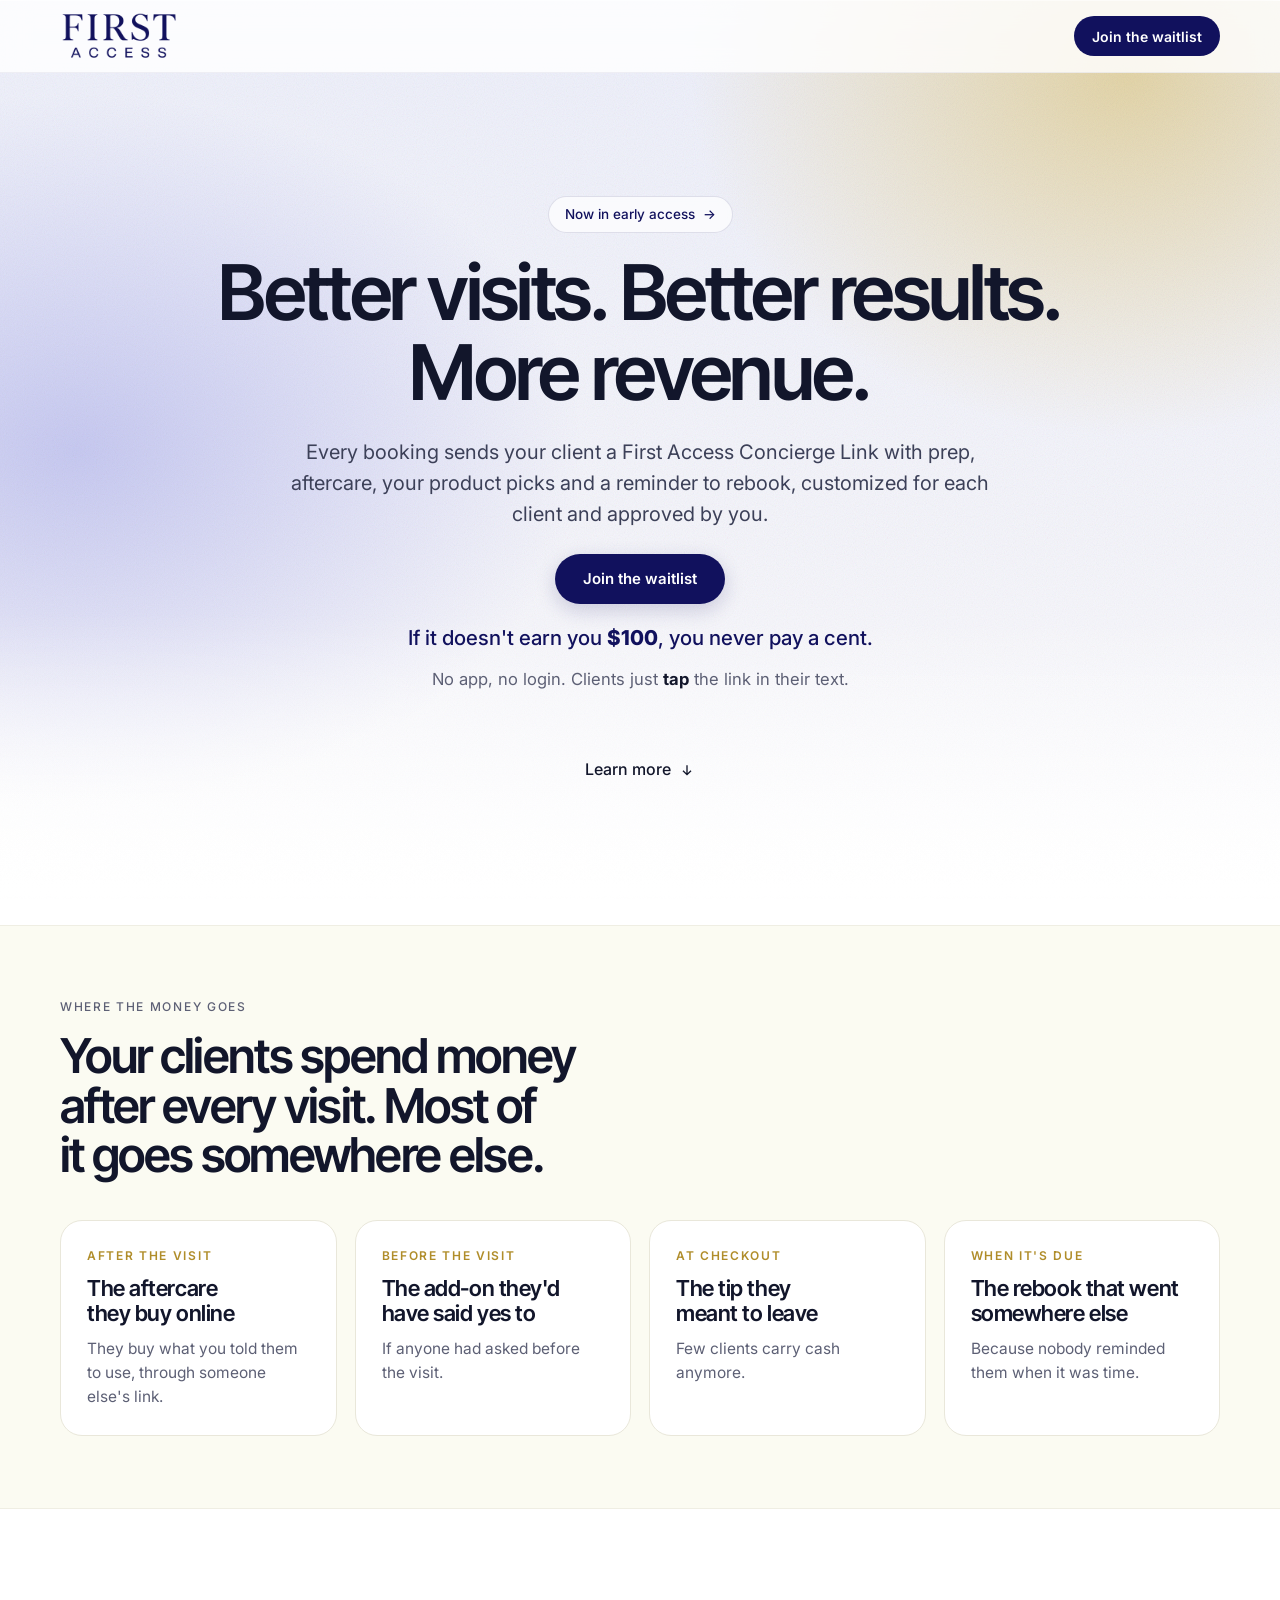
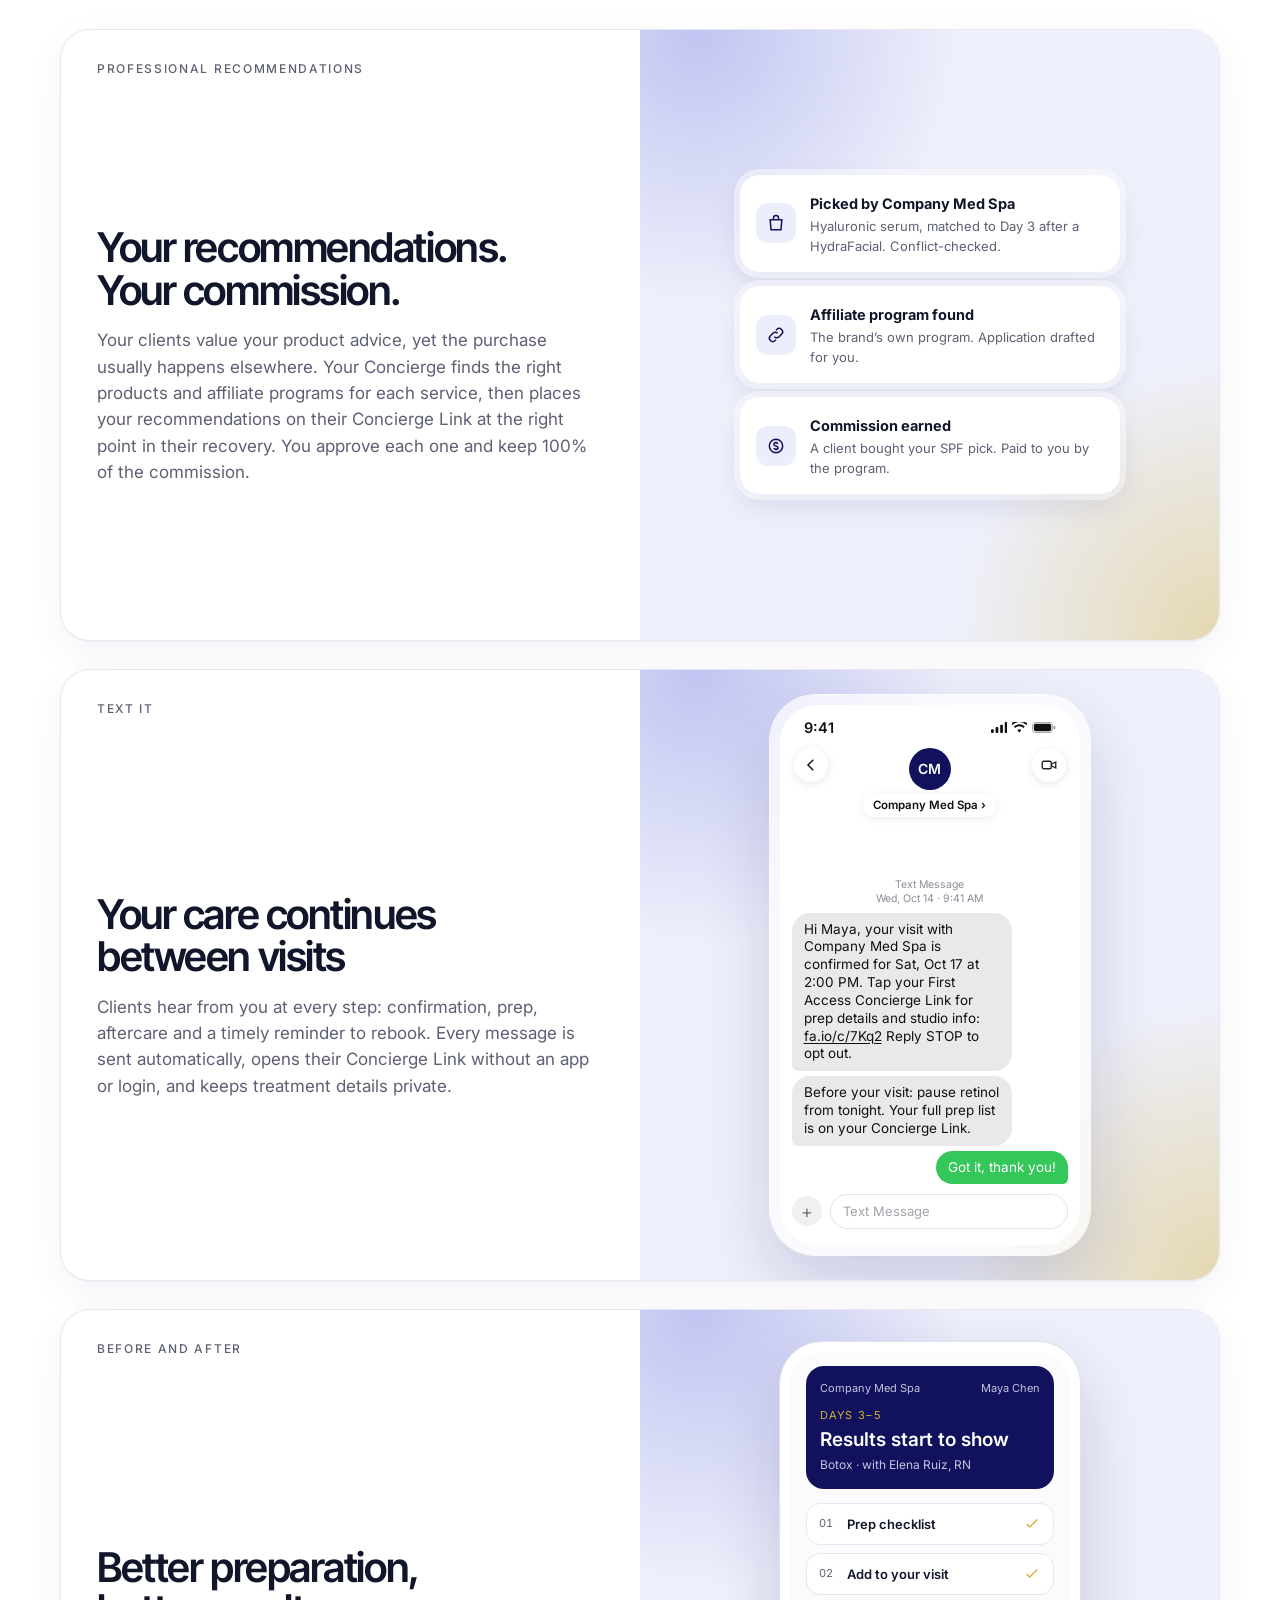
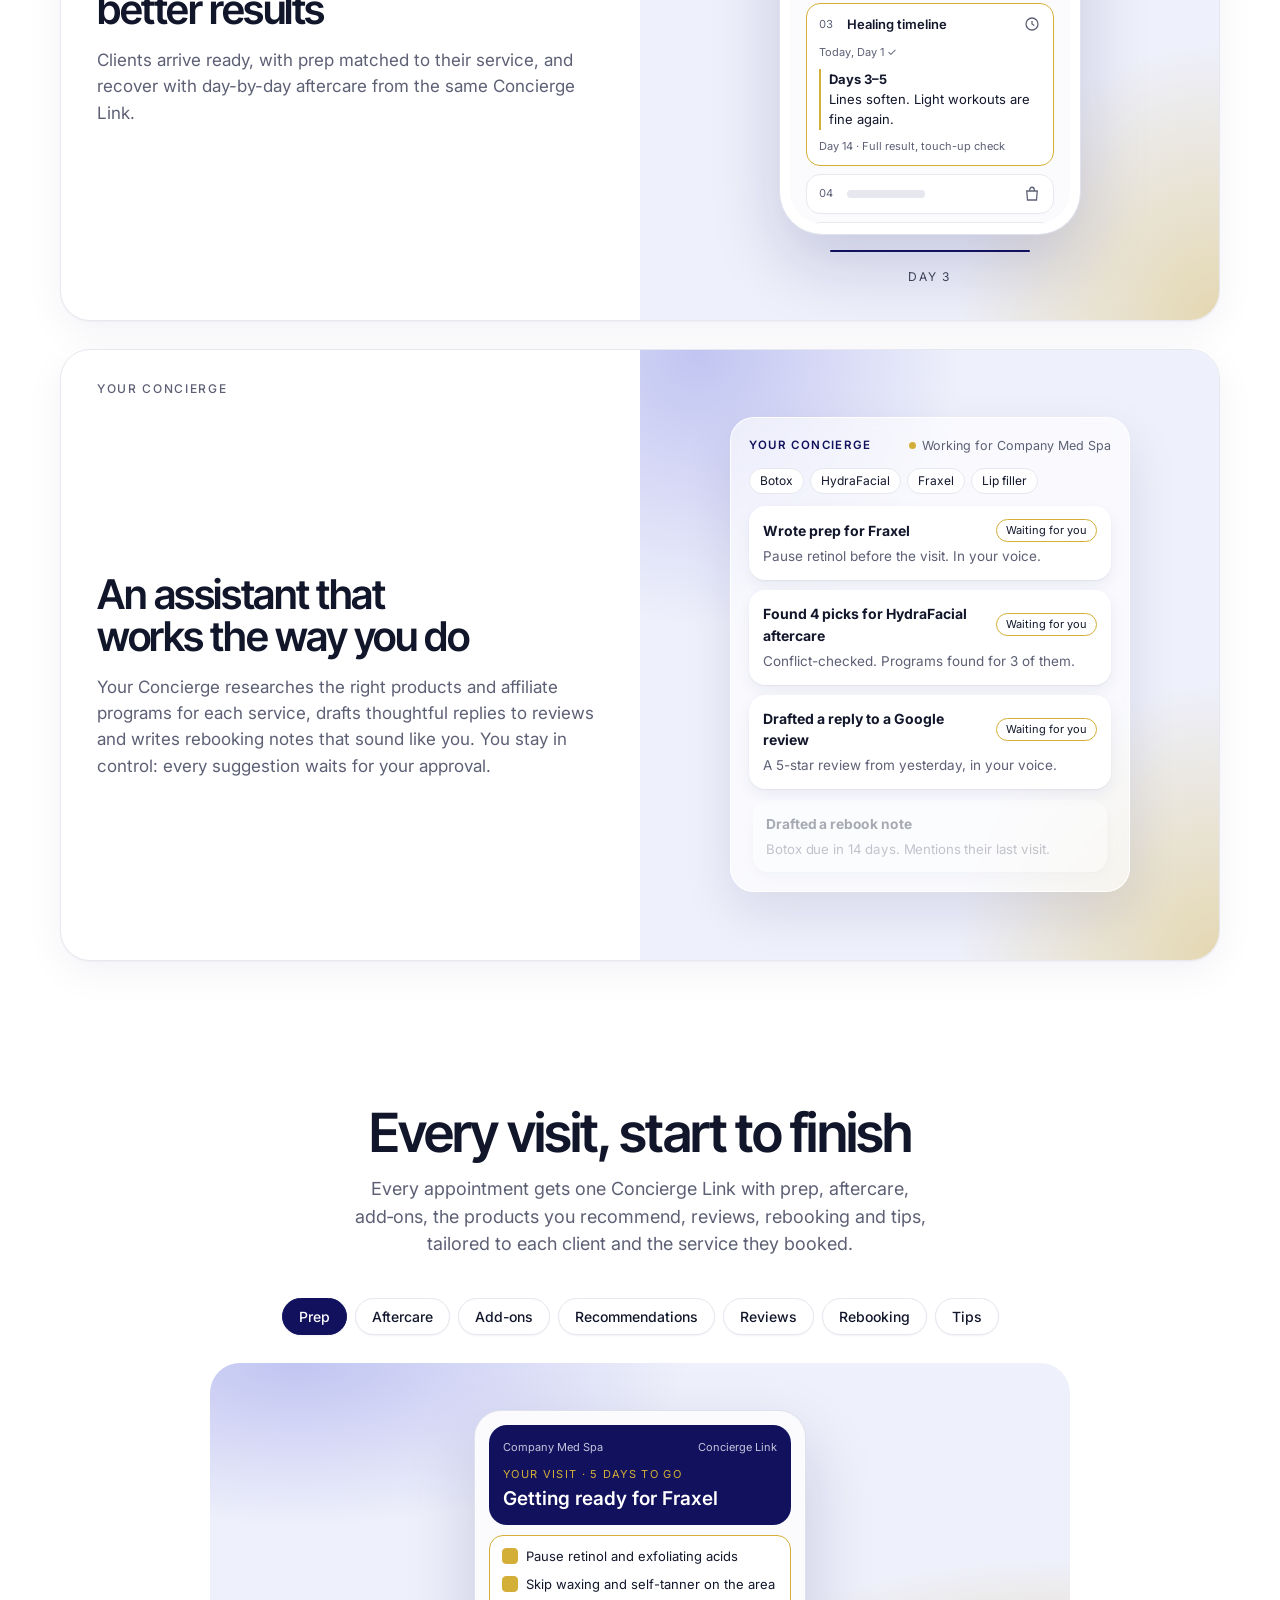
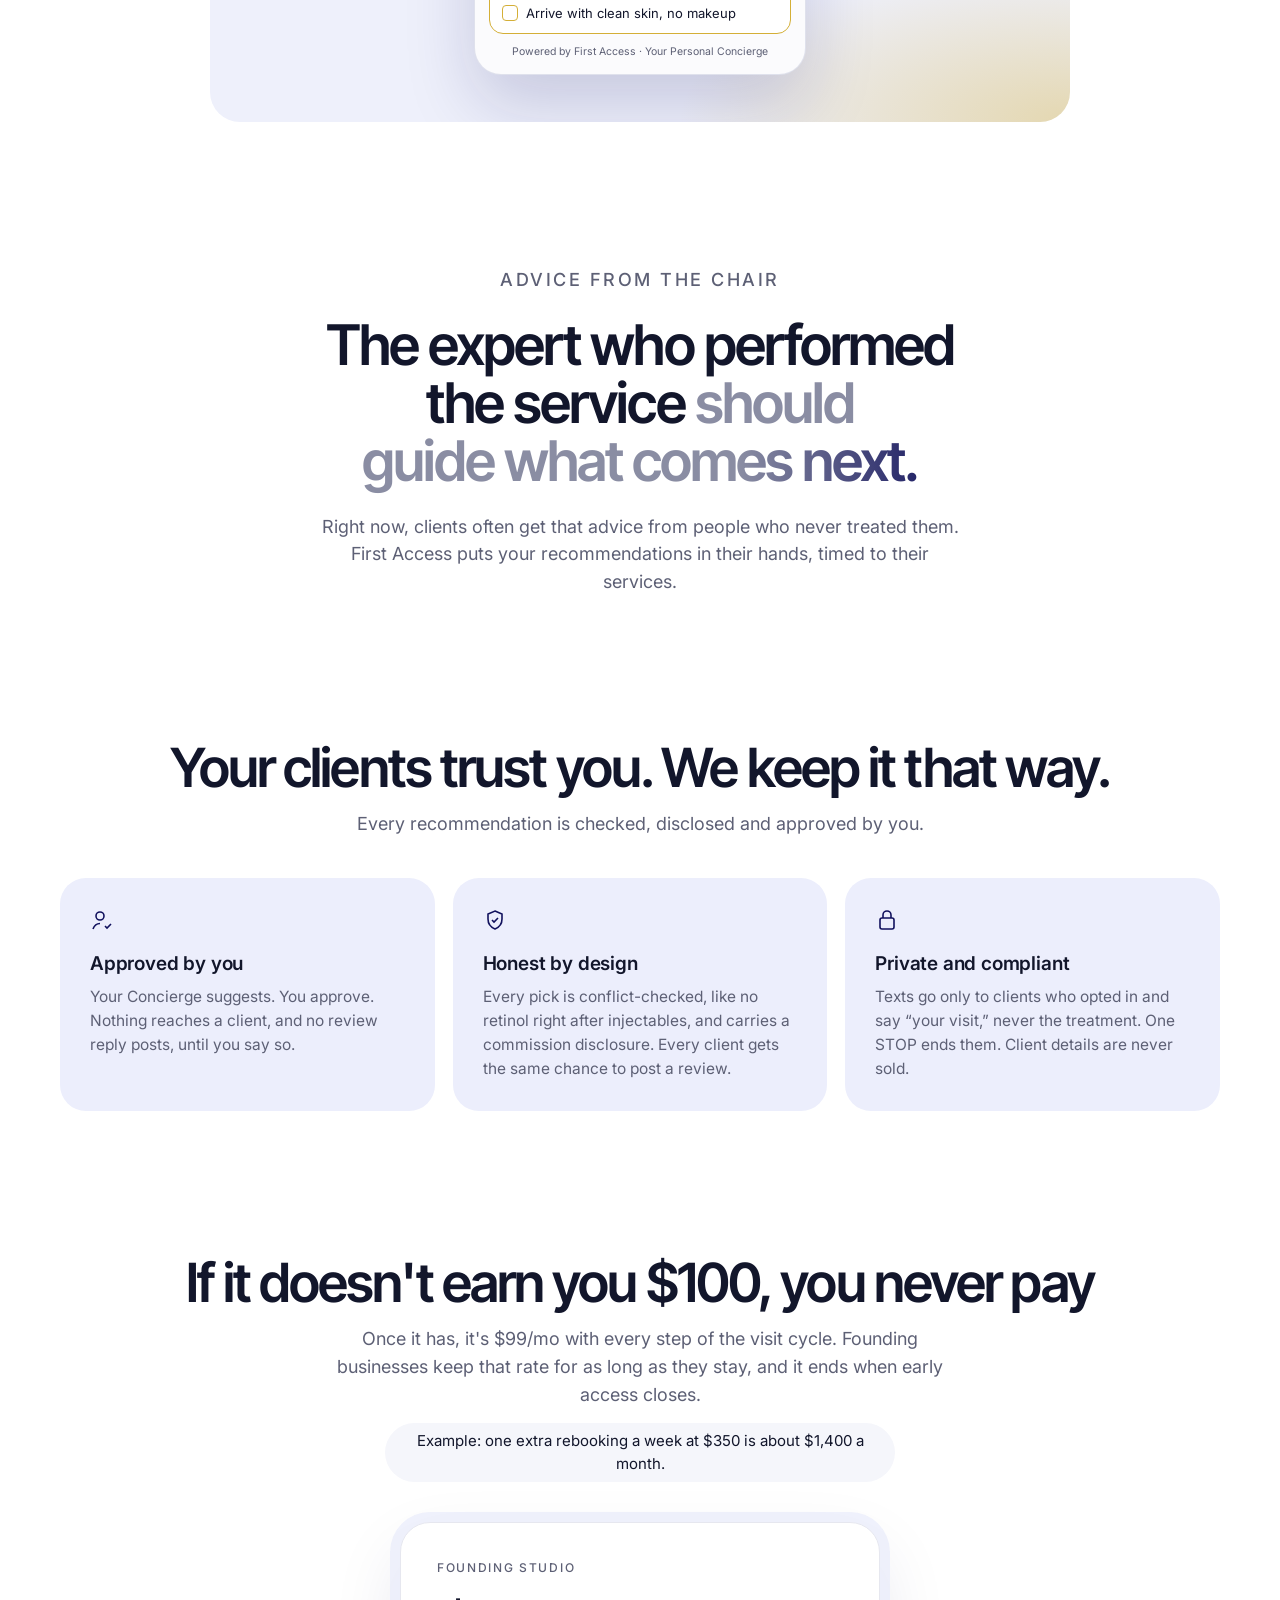
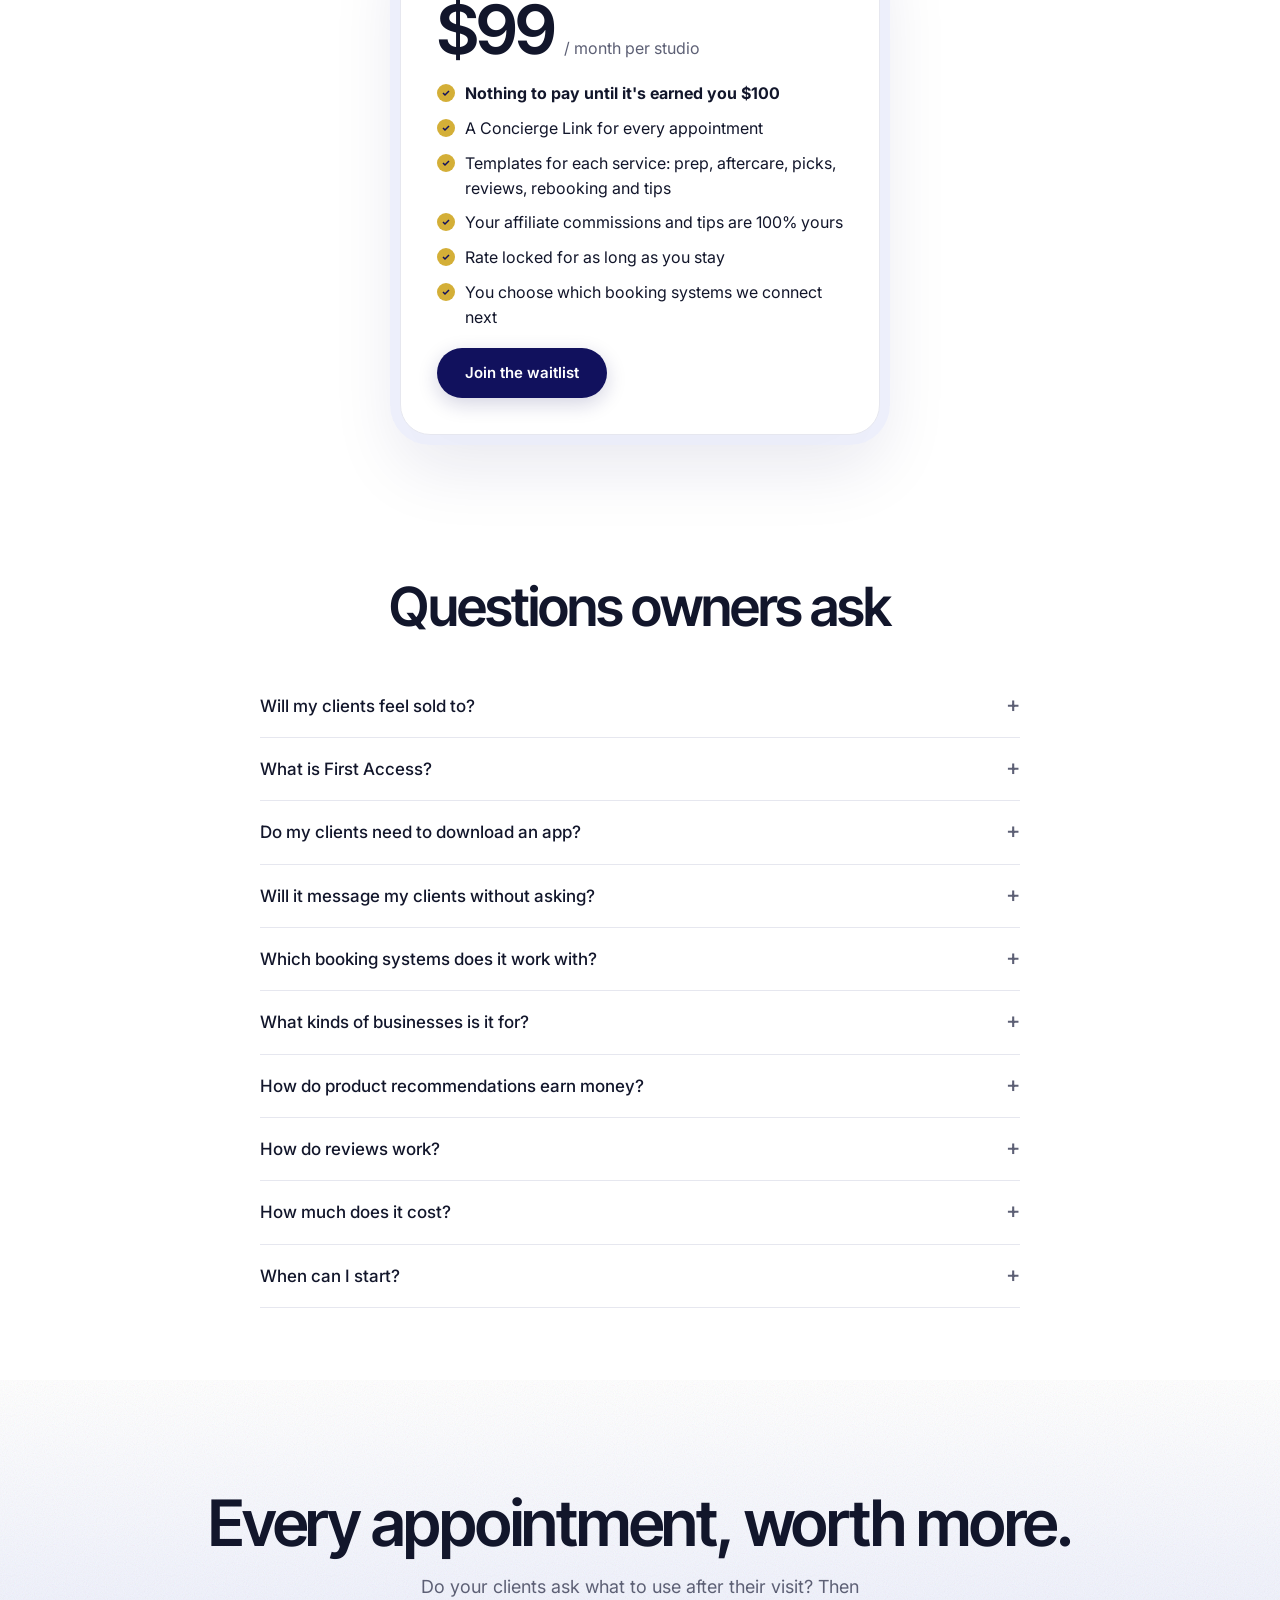
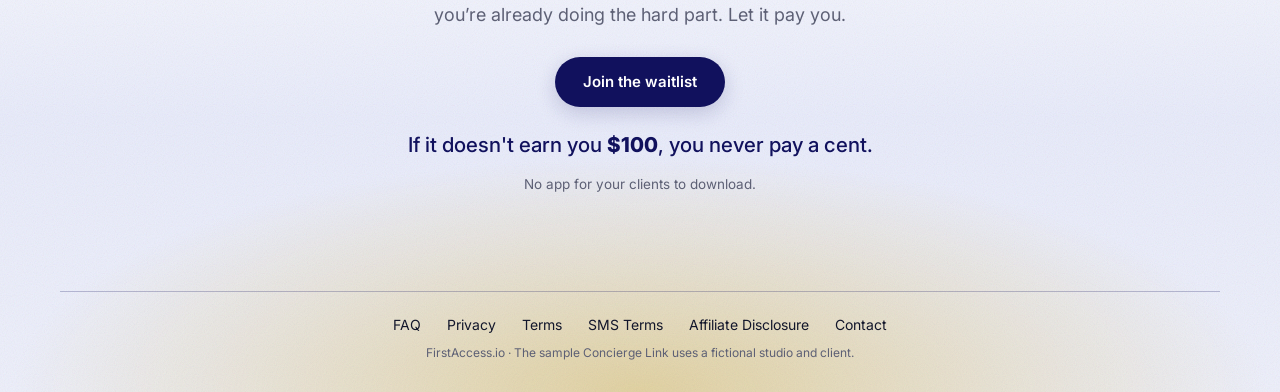
==== commit fe3d7e52: "Statement: The expert who performed the service should guide what comes next" ====
--- a/index.html
+++ b/index.html
@@ -474,7 +474,7 @@
   <section>
     <div class="wrap statement">
       <p class="eyebrow">Advice from the chair</p>
-      <h2>The professional who did the treatment <span>should recommend what comes after it.</span></h2>
+      <h2>The expert who performed the service <span>should guide what comes next.</span></h2>
       <p>Right now, clients often get that advice from people who never treated them. First Access puts your recommendations in their hands, timed to their services.</p>
     </div>
   </section>
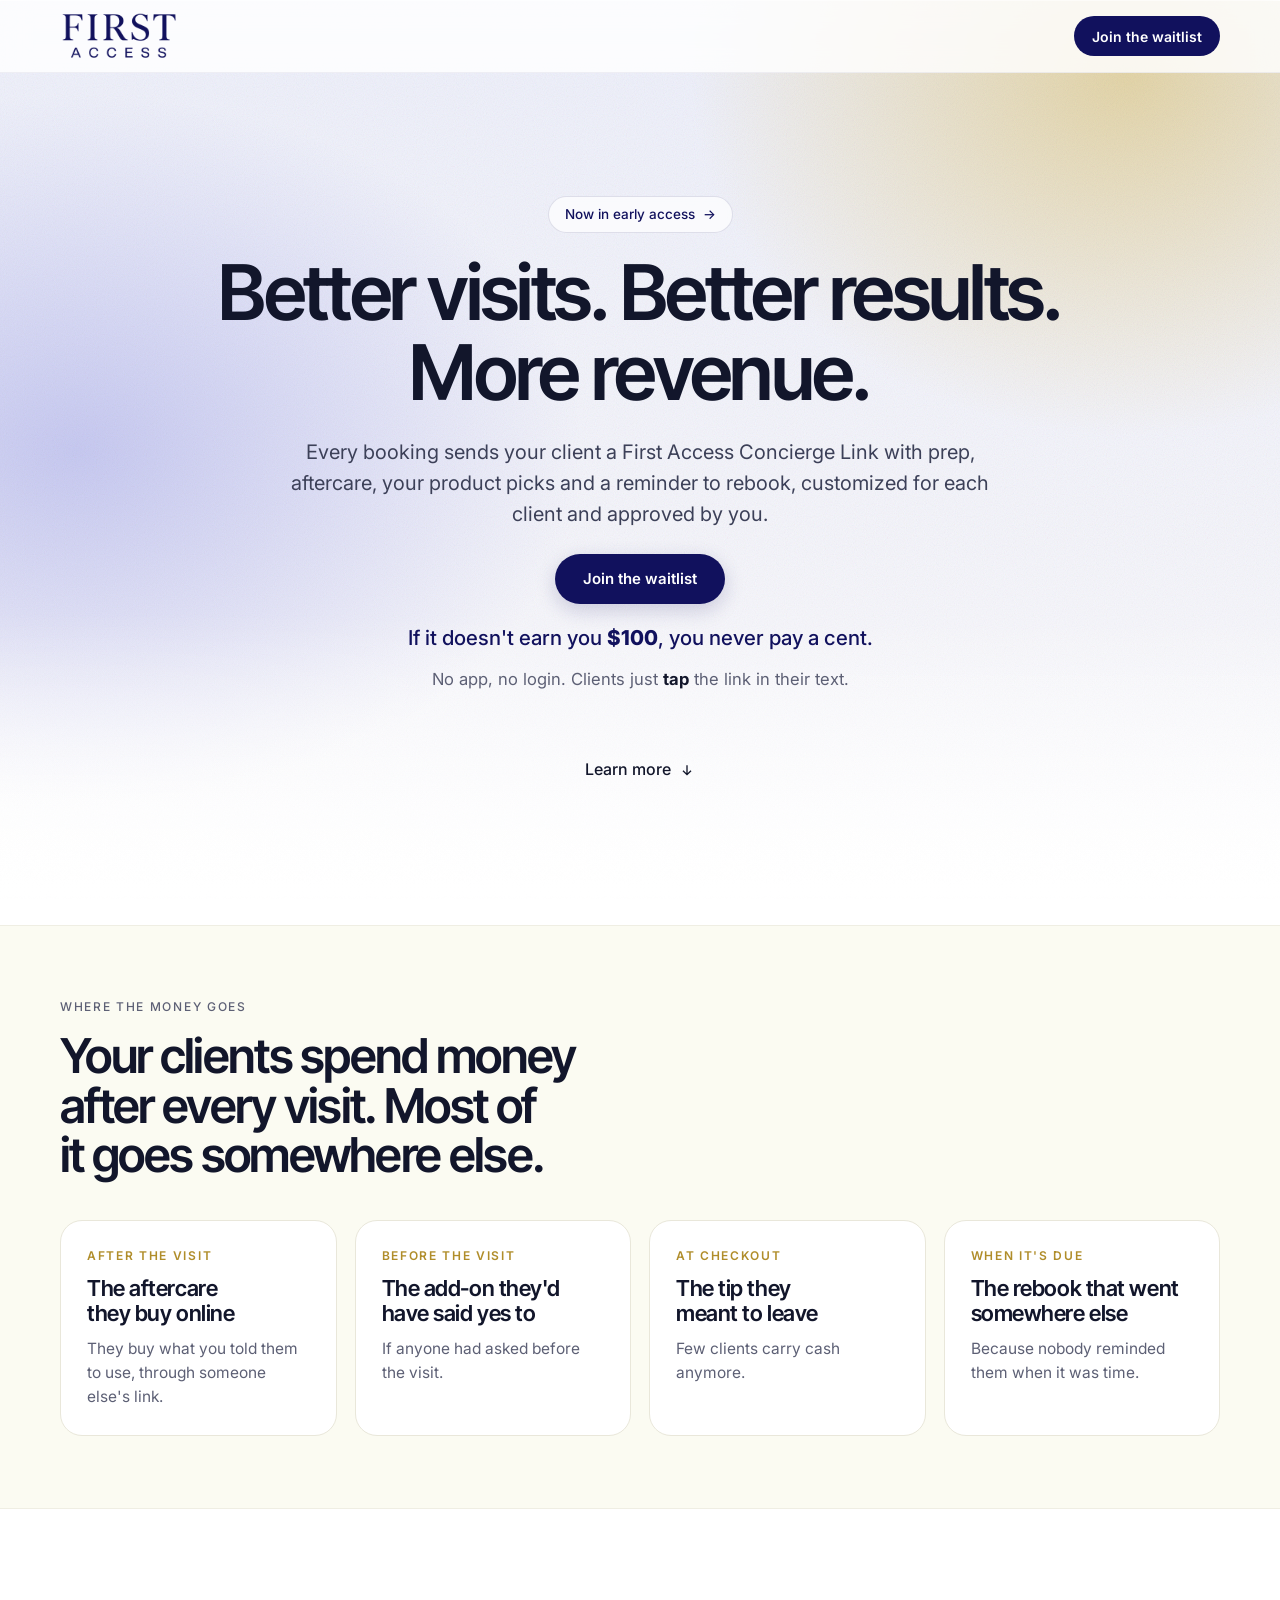
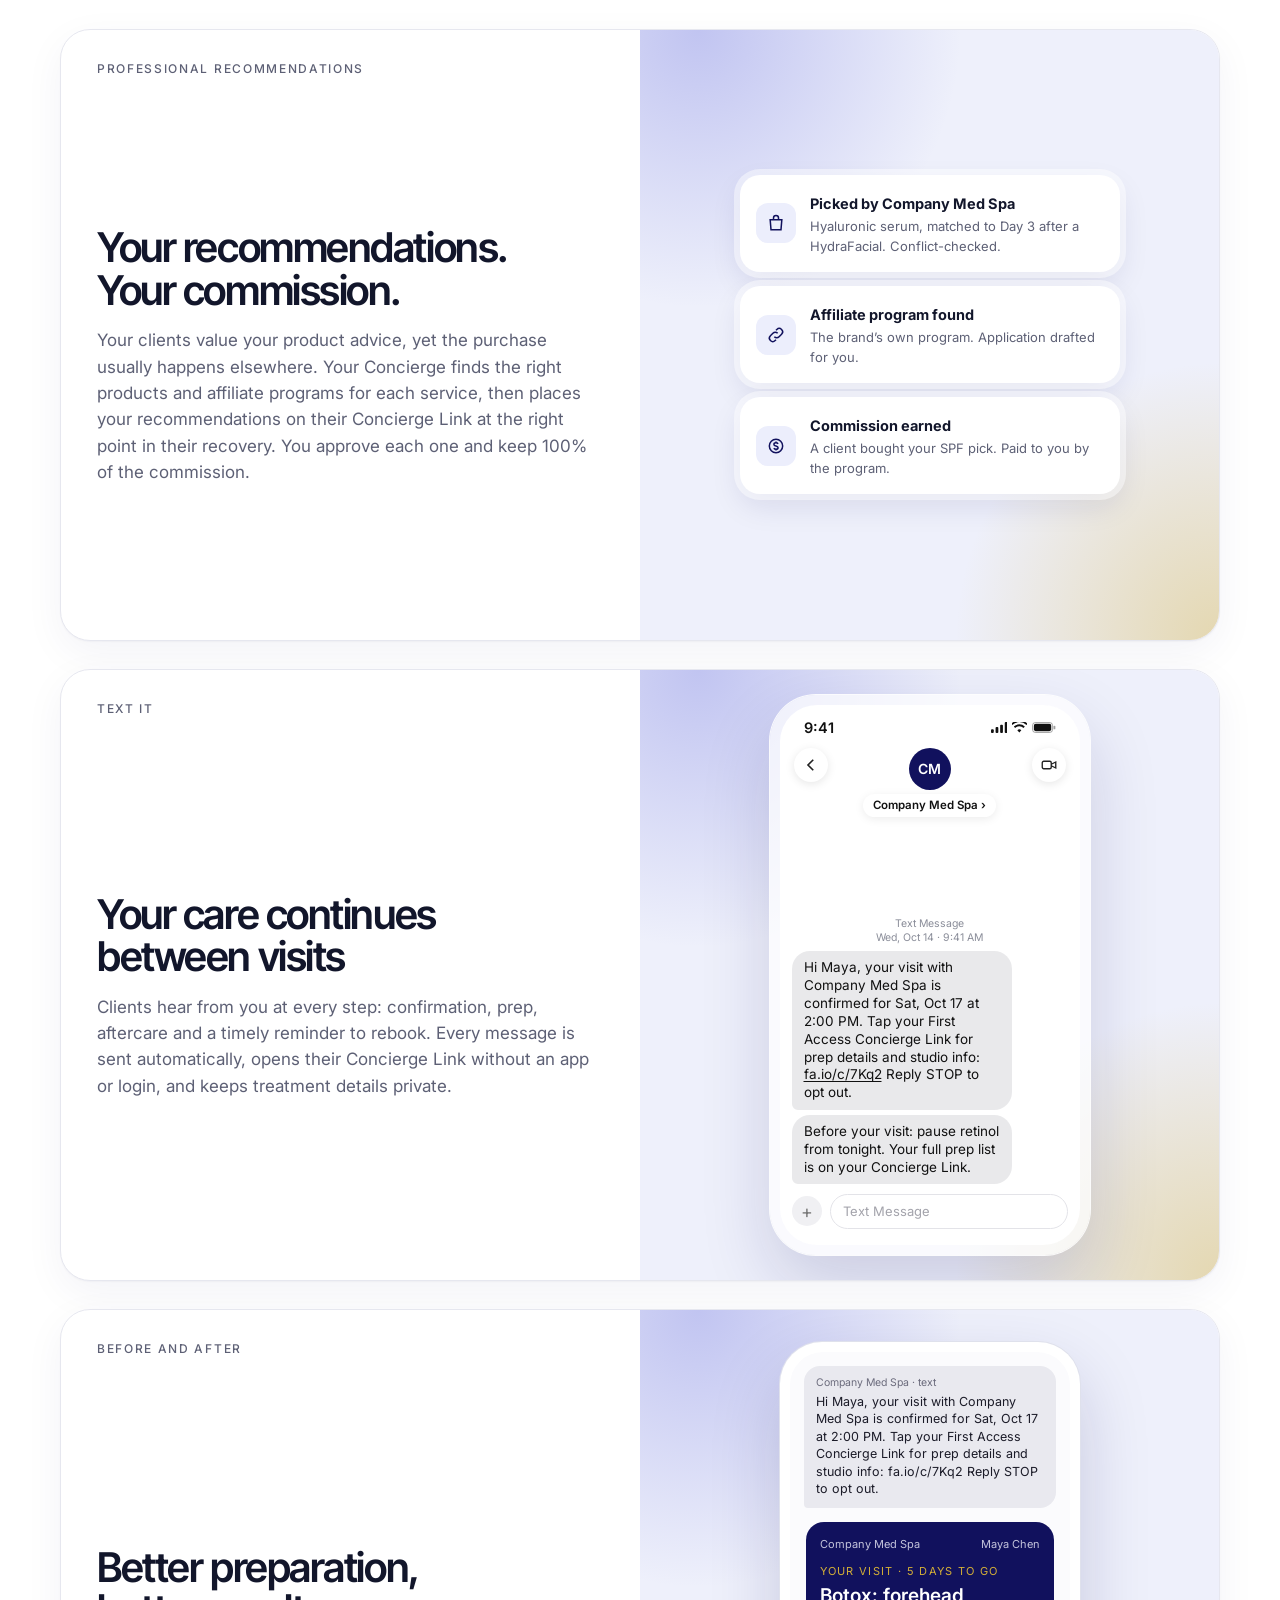
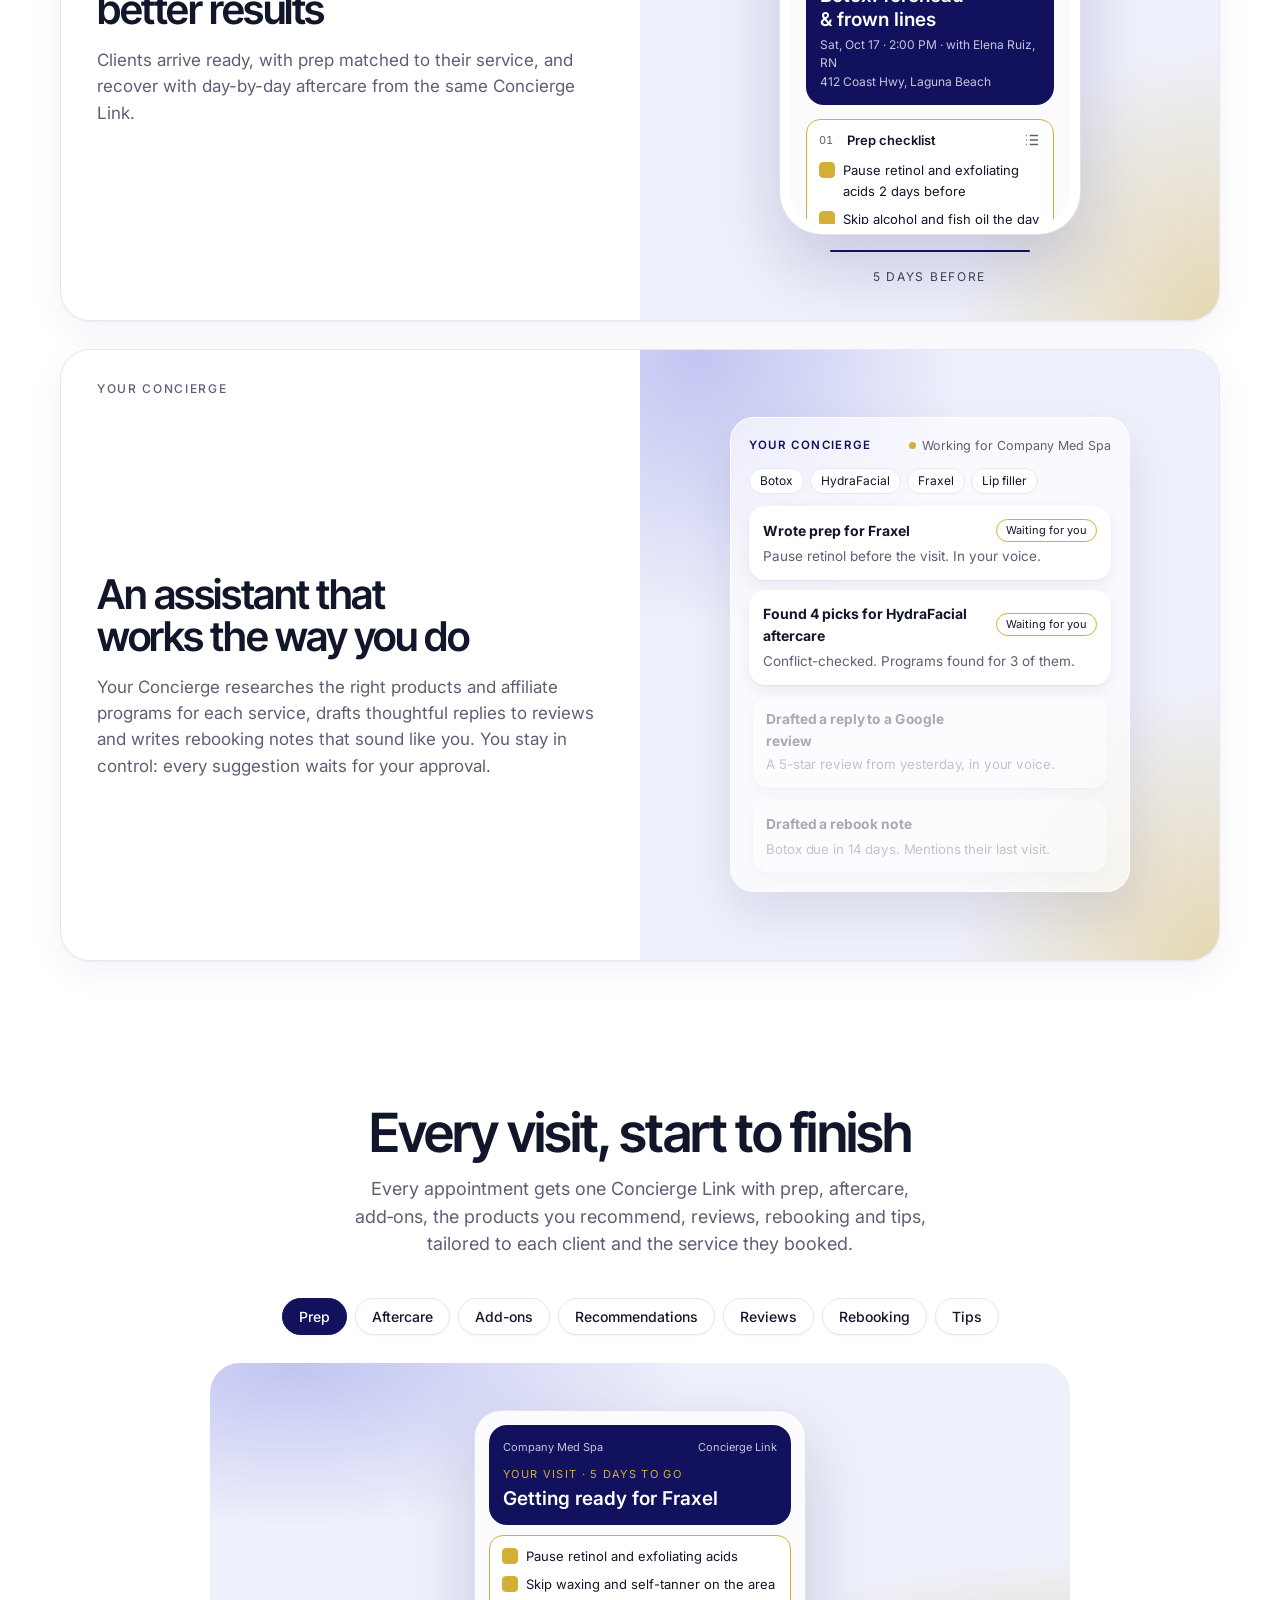
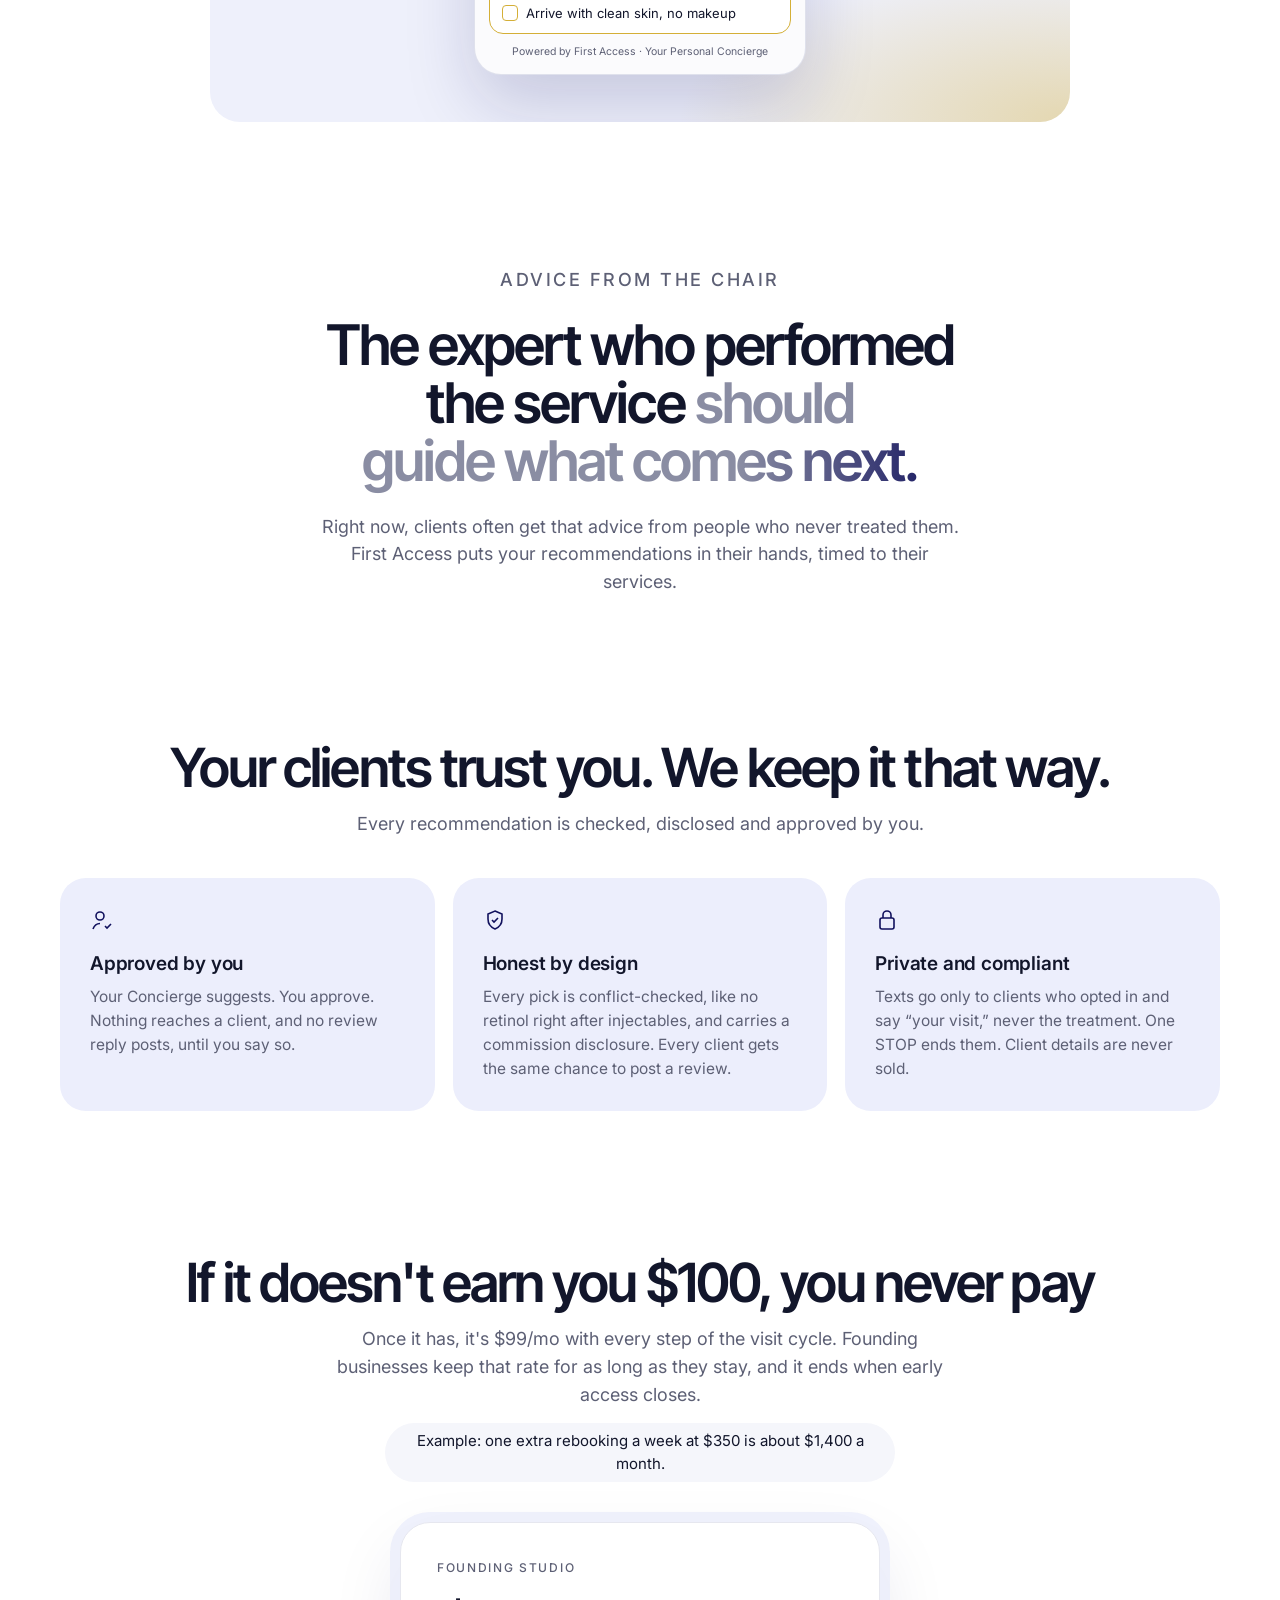
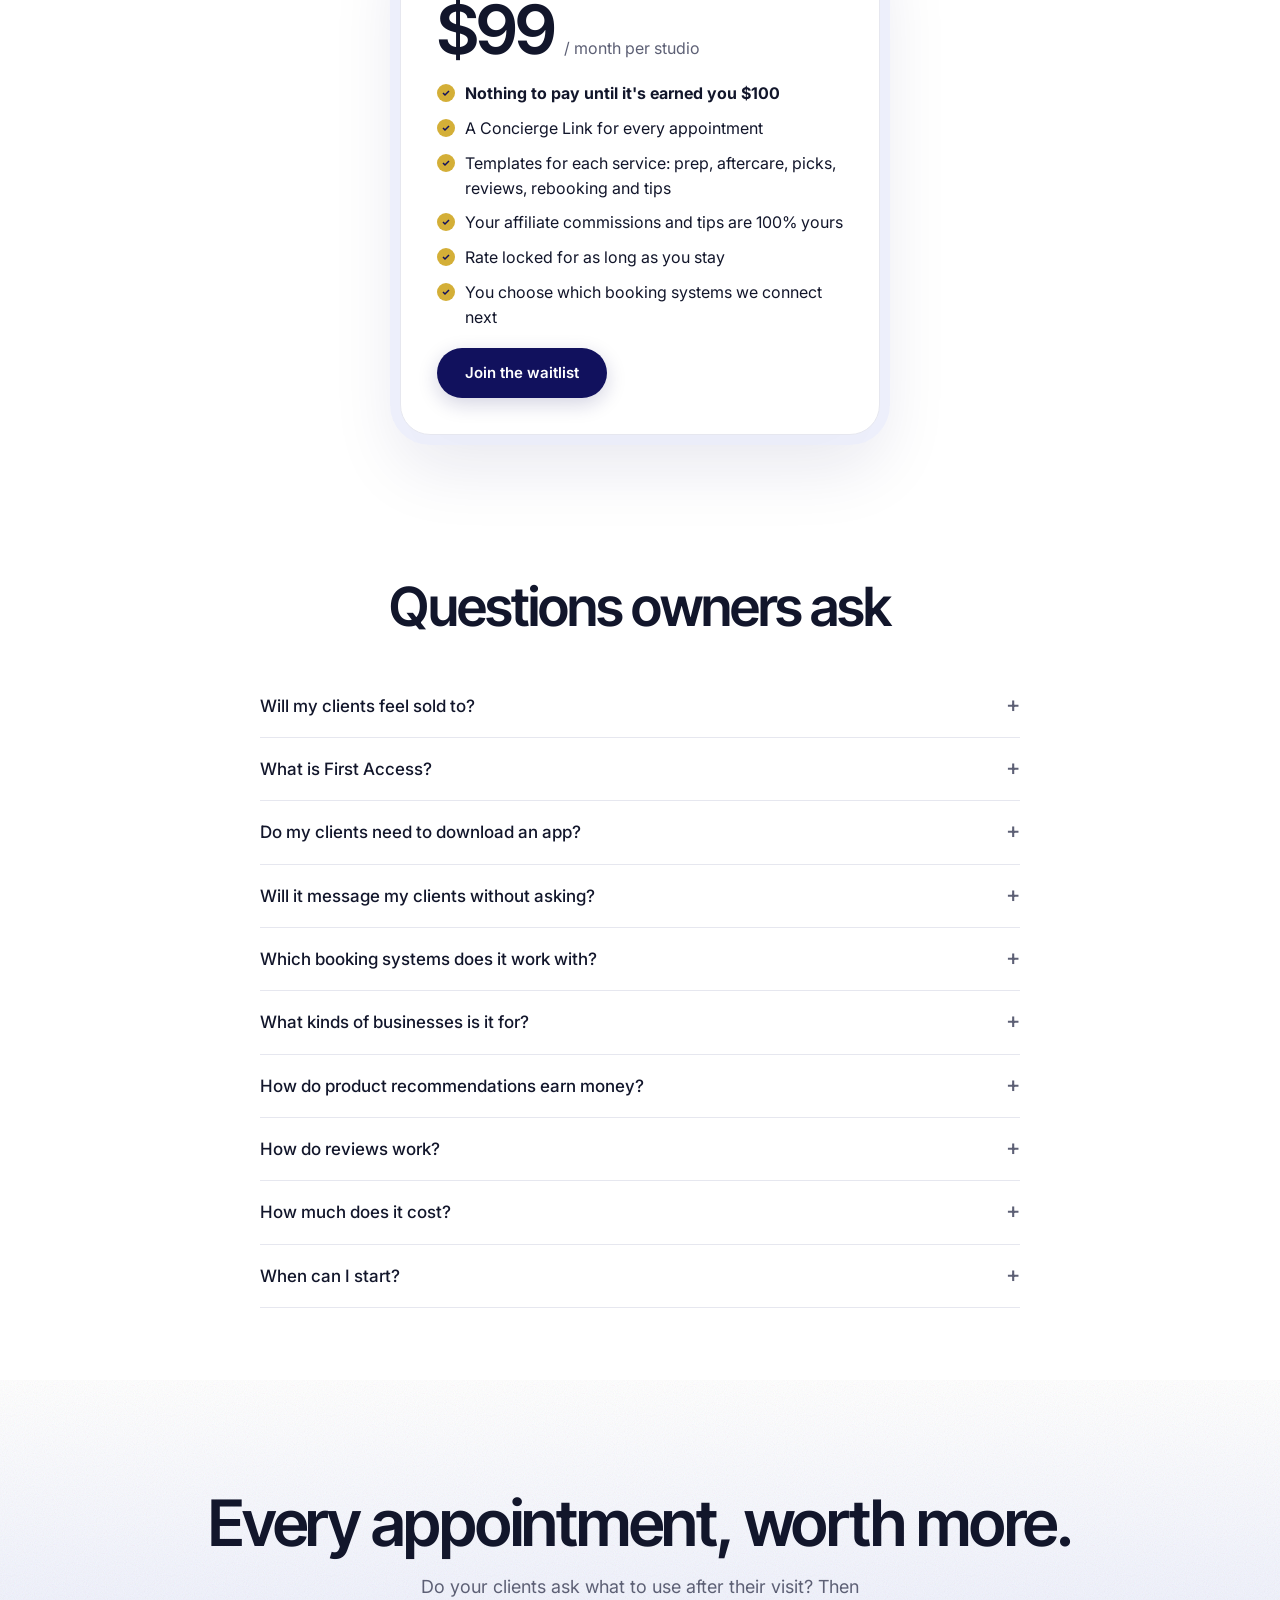
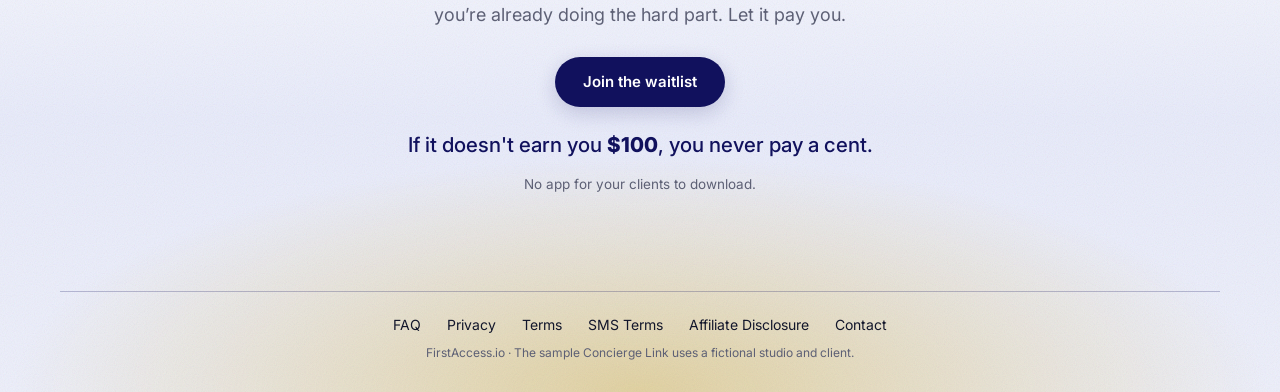
==== commit 185a1b57: "FAQ: when can I start, no founding studios" ====
--- a/index.html
+++ b/index.html
@@ -529,7 +529,7 @@
         <details><summary>How do product recommendations earn money?</summary><p>You earn affiliate commissions through a brand's or retailer's program, or you sell the products you already stock. Your Concierge finds the products and programs that fit each service. Every recommendation shows a short commission note, so clients always know.</p></details>
         <details><summary>How do reviews work?</summary><p>Every client gets the same chance to post, whatever their rating. Your Concierge starts from the client's own words, copies the finished review and opens Google or Yelp, wherever they choose to post, so they just paste it in. Low ratings also get a private line to you. It also drafts replies to public reviews in your voice, and you approve each one.</p></details>
         <details><summary>How much does it cost?</summary><p>Nothing until First Access has earned you $100. Your dashboard adds up the add-ons, rebookings and sales of your own products that come through your Concierge Links. Once that passes $100, the $99/mo plan starts.</p></details>
-        <details><summary>When can I start?</summary><p>Founding studios get access first. We'll email you before your setup opens. Joining the list costs nothing.</p></details>
+        <details><summary>When can I start?</summary><p>First Access is in early access now. Join the waitlist and we'll email you as soon as your setup is ready. Joining costs nothing.</p></details>
       </div>
     </div>
   </section>
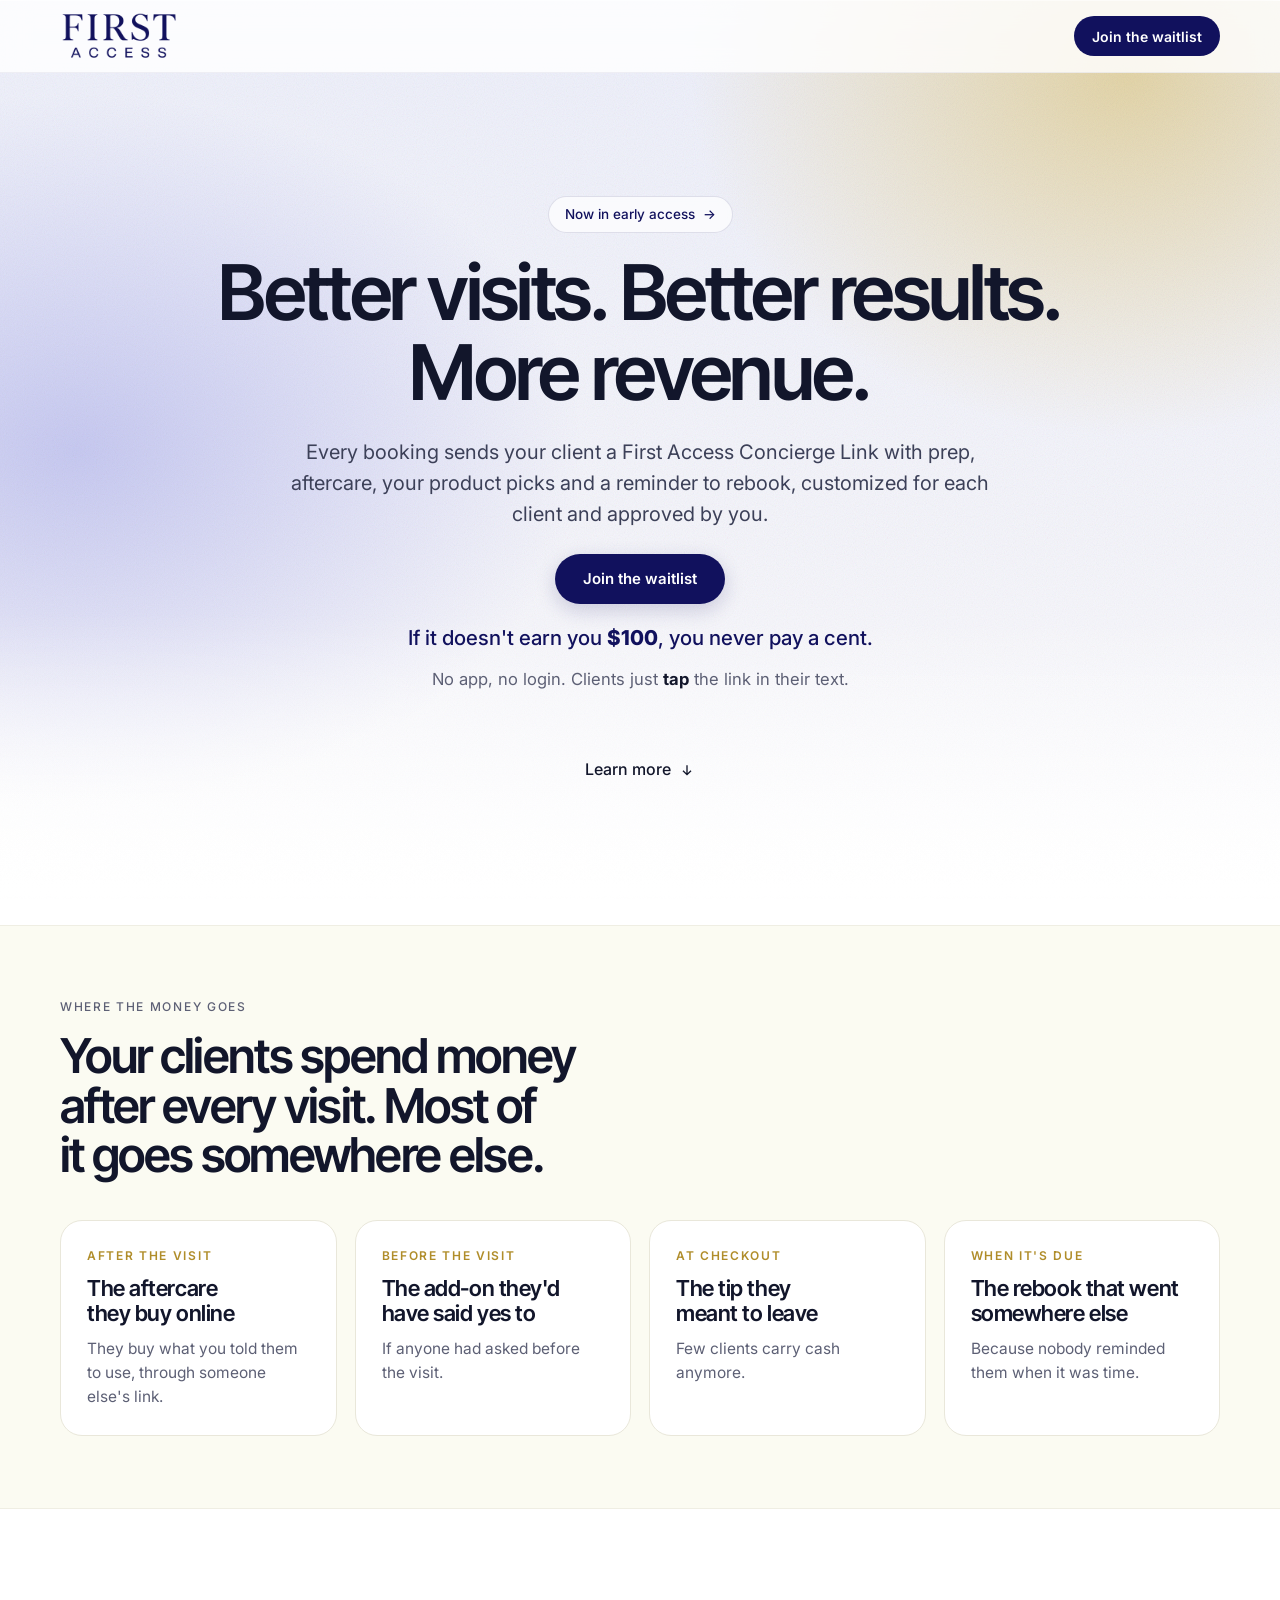
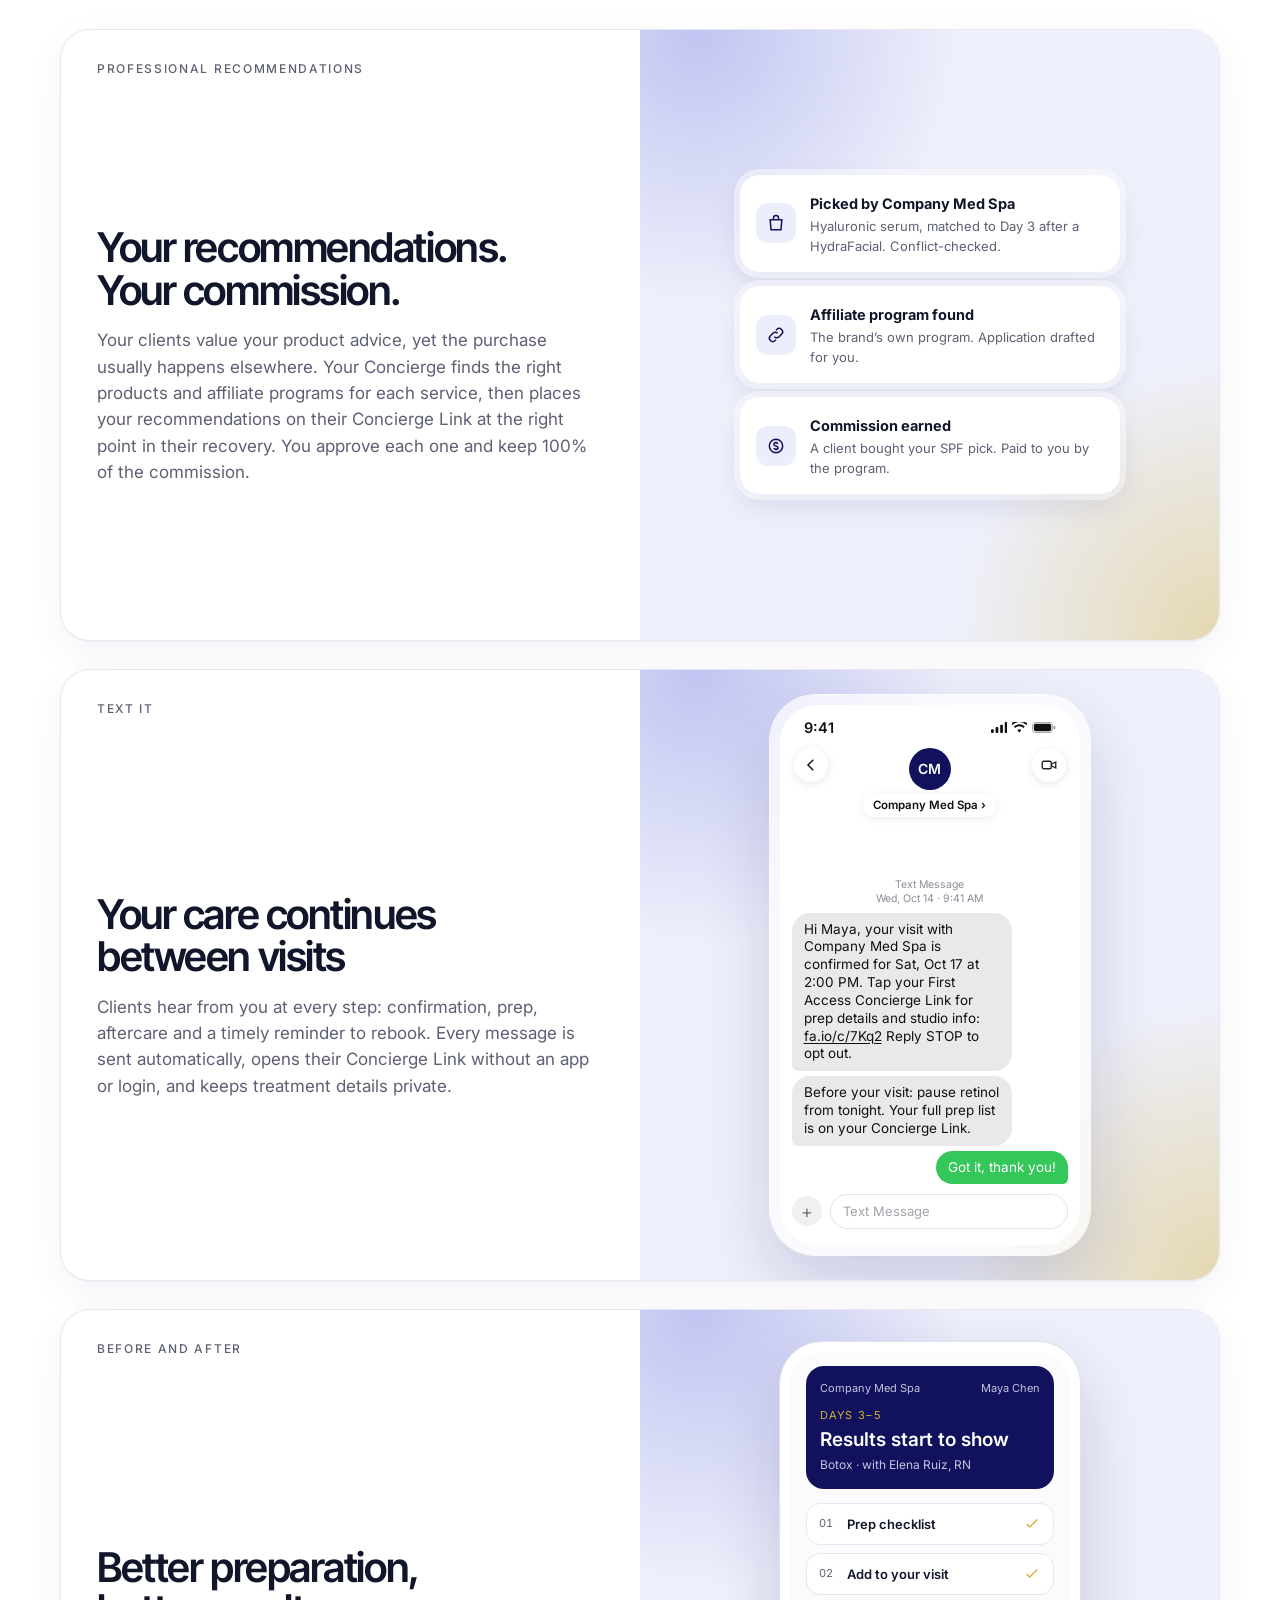
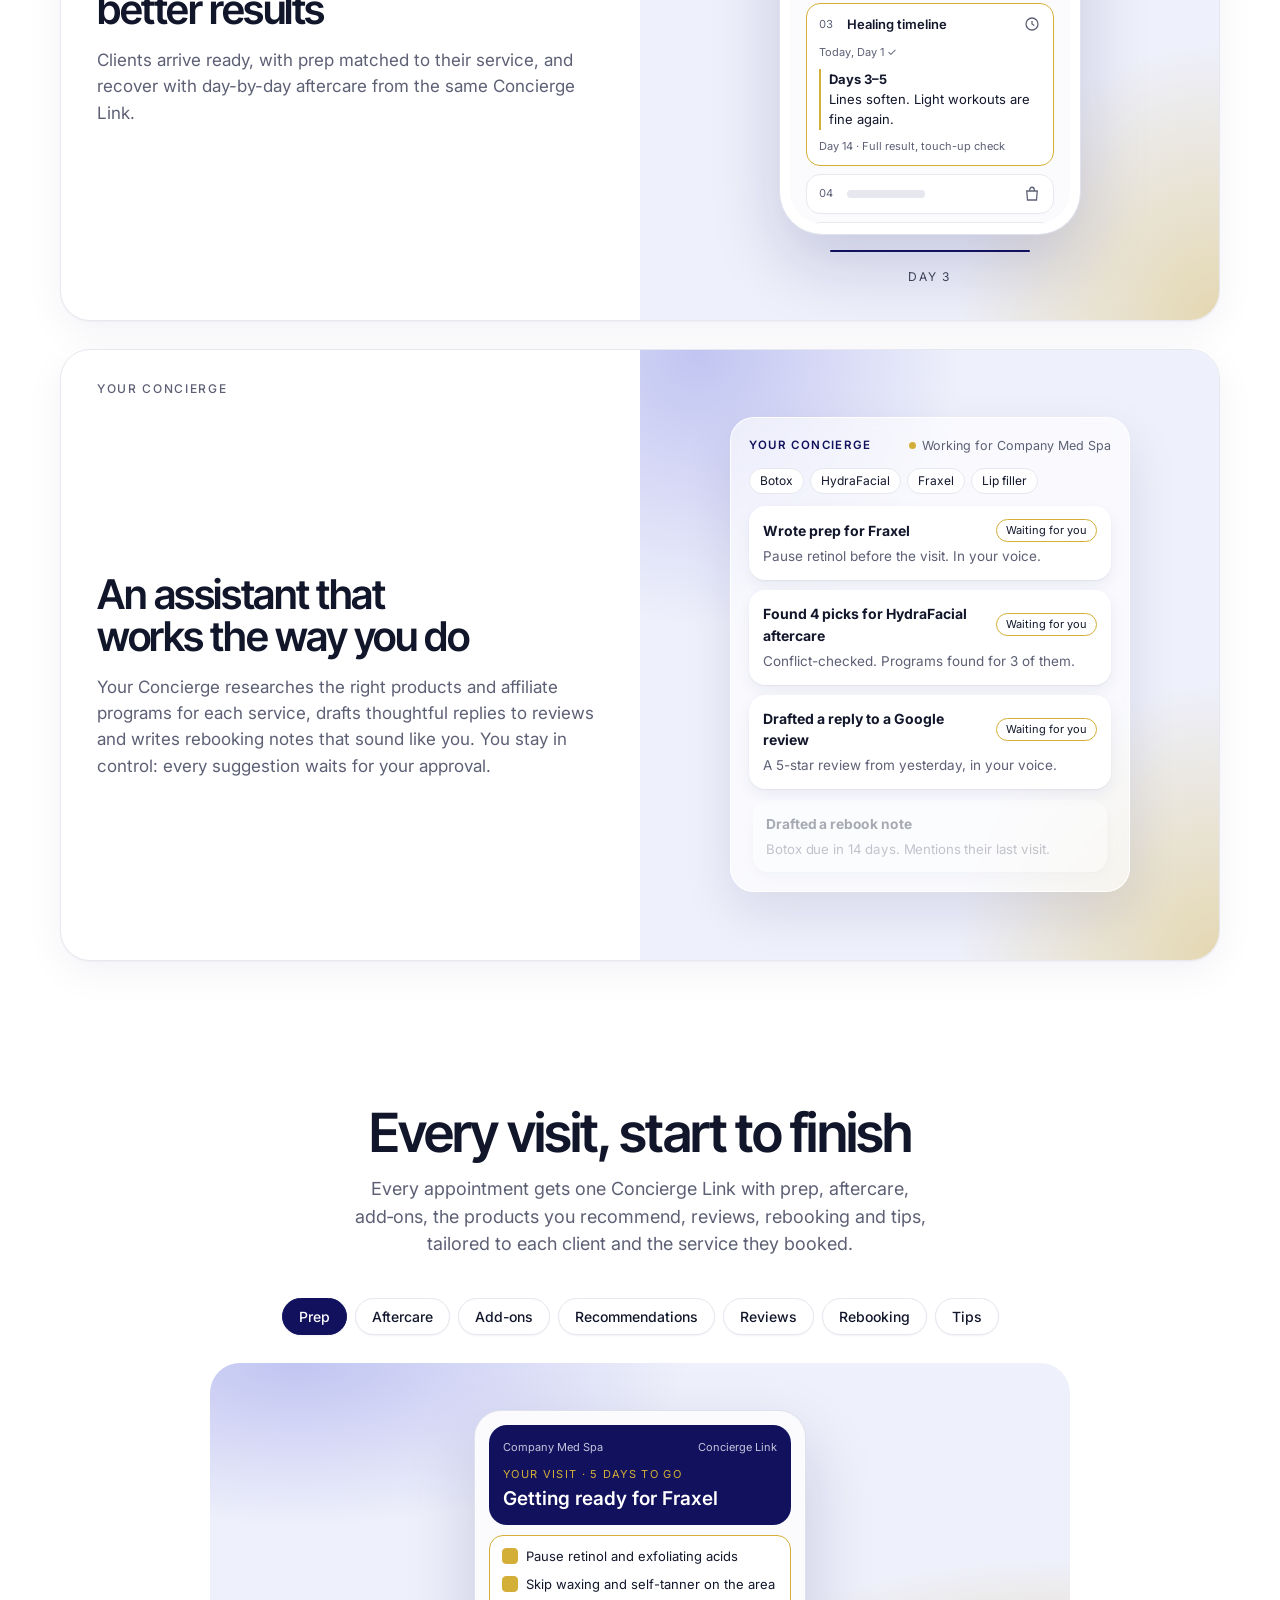
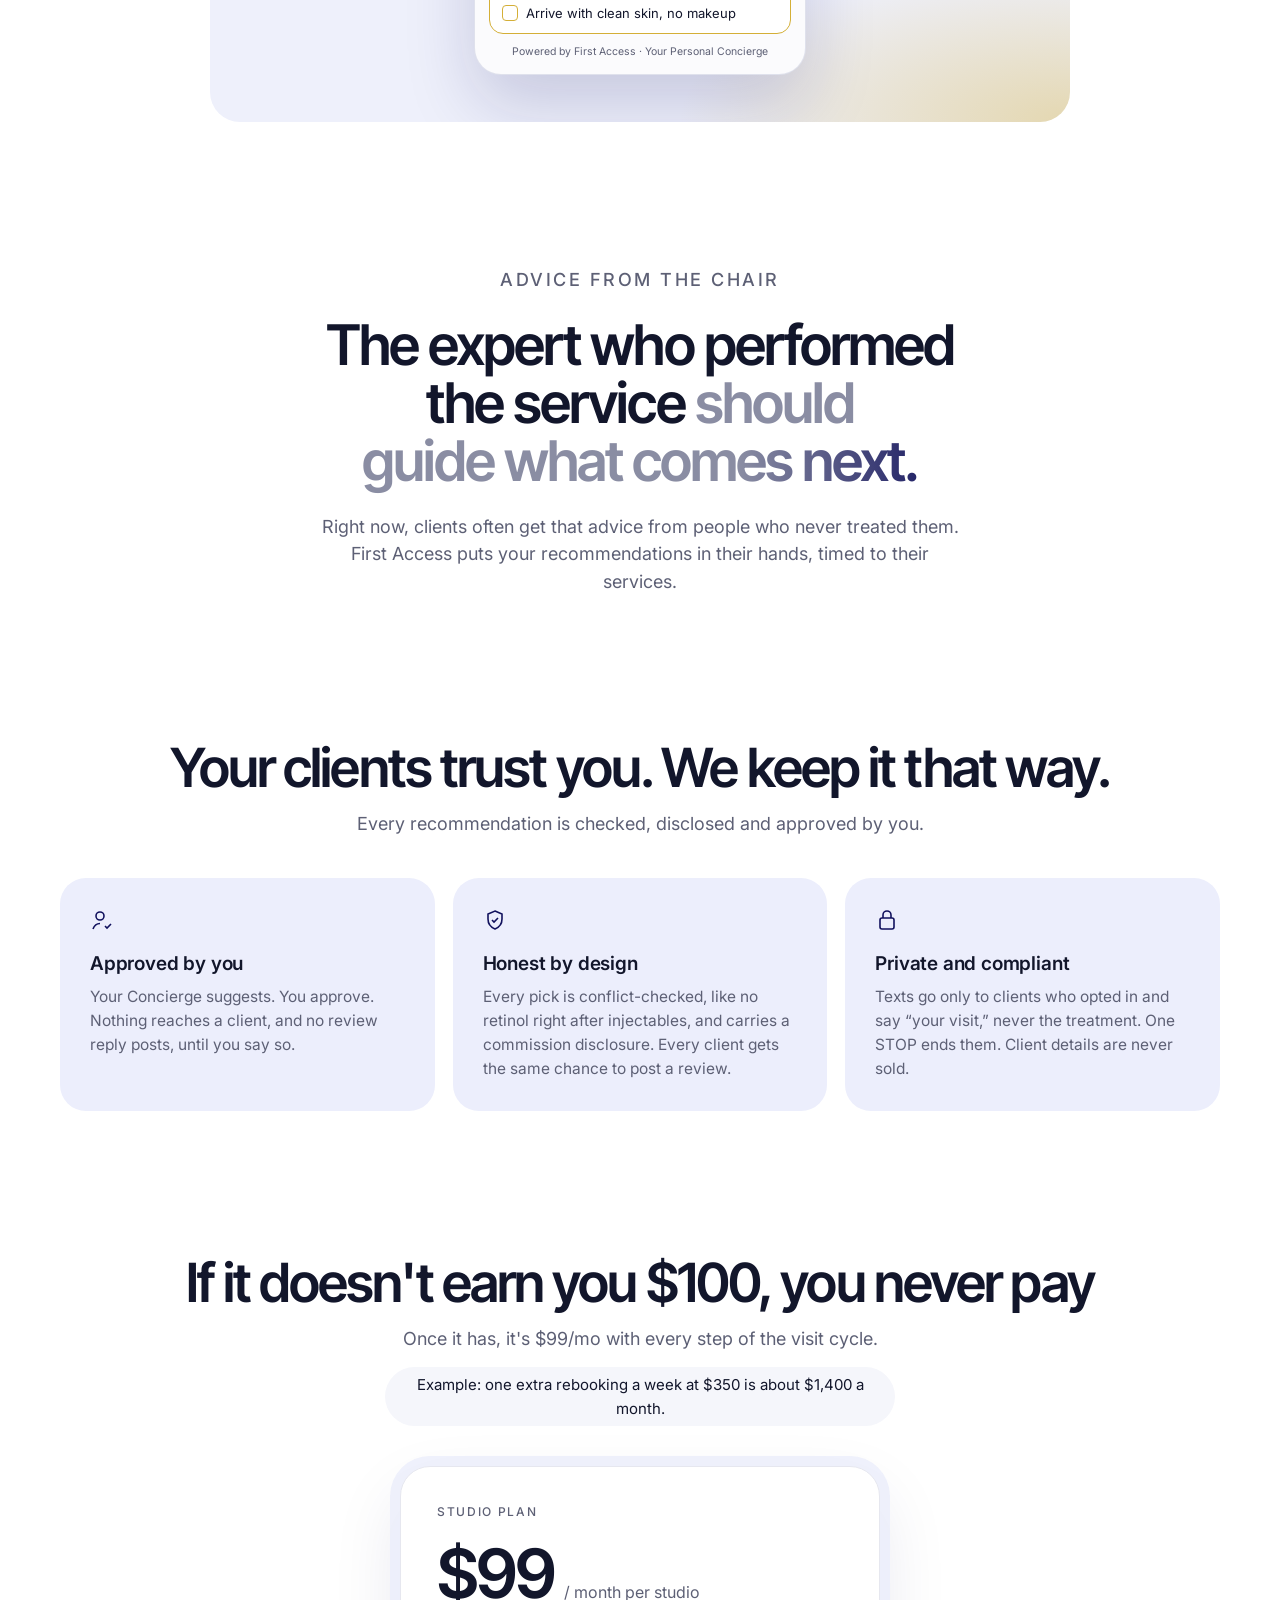
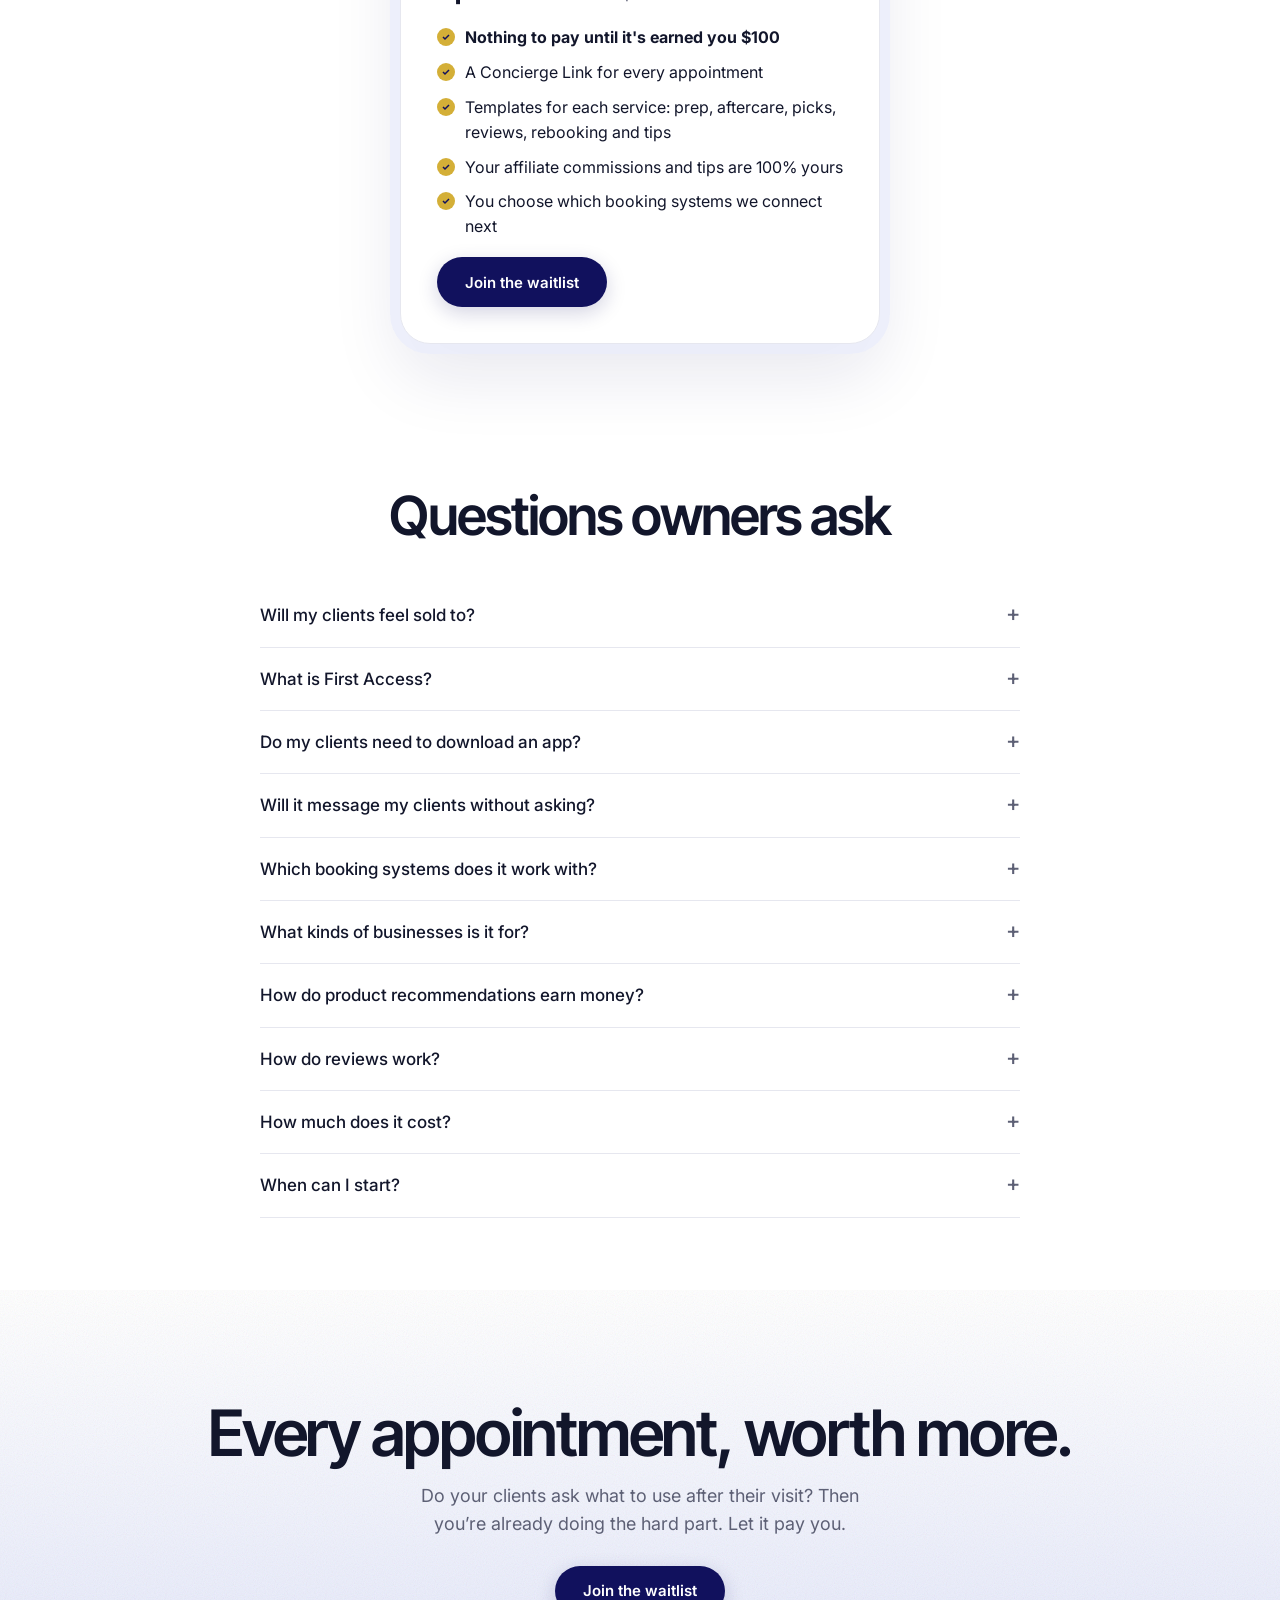
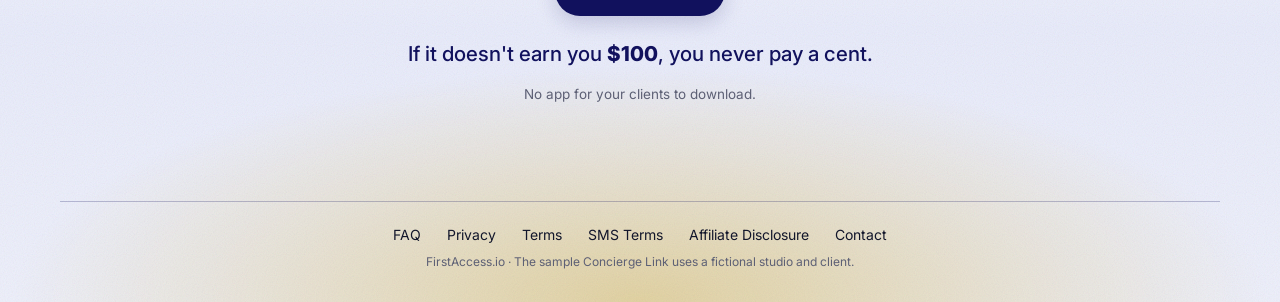
==== commit a5a74464: "Remove founding-studio offer and rate lock" ====
--- a/index.html
+++ b/index.html
@@ -497,18 +497,17 @@
     <div class="wrap">
       <div class="center-head">
         <h2>If it doesn't earn you $100, you never pay</h2>
-        <p>Once it has, it's $99/mo with every step of the visit cycle. Founding businesses keep that rate for as long as they stay, and it ends when early access closes.</p>
+        <p>Once it has, it's $99/mo with every step of the visit cycle.</p>
         <p class="example">Example: one extra rebooking a week at $350 is about $1,400 a month.</p>
       </div>
       <div class="plan">
-        <p class="eyebrow">Founding studio</p>
+        <p class="eyebrow">Studio plan</p>
         <p class="amount">$99 <small>/ month per studio</small></p>
         <ul>
           <li><b>Nothing to pay until it's earned you $100</b></li>
           <li>A Concierge Link for every appointment</li>
           <li>Templates for each service: prep, aftercare, picks, reviews, rebooking and tips</li>
           <li>Your affiliate commissions and tips are 100% yours</li>
-          <li>Rate locked for as long as you stay</li>
           <li>You choose which booking systems we connect next</li>
         </ul>
         <a class="btn" href="#join">Join the waitlist</a>
@@ -524,7 +523,7 @@
         <details><summary>What is First Access?</summary><p>A better experience around every appointment, and more revenue from it. Every booking sends your client a First Access Concierge Link with prep before the visit, aftercare after it, product picks from you, a review step and their next booking.</p></details>
         <details><summary>Do my clients need to download an app?</summary><p>No. They tap their Concierge Link in a text and it opens in their phone's browser, with no login. They use the same link from booking through rebooking.</p></details>
         <details><summary>Will it message my clients without asking?</summary><p>No. Only clients who agreed to texts get them, and only what you've approved. You approve prep and aftercare once per service, and every product pick, review reply and rebooking note before it goes out.</p></details>
-        <details><summary>Which booking systems does it work with?</summary><p>Square and Google Calendar at launch. First Access reads appointments, first names and mobile numbers. It never changes a booking and never sees payment details. Founding studios choose which systems we connect next.</p></details>
+        <details><summary>Which booking systems does it work with?</summary><p>Square and Google Calendar at launch. First Access reads appointments, first names and mobile numbers. It never changes a booking and never sees payment details. Studios on the waitlist choose which systems we connect next.</p></details>
         <details><summary>What kinds of businesses is it for?</summary><p>Any small beauty, wellness or fitness business where a professional performs the service: salons, barbers, nails, lash and brow, med spas, spas, massage, physical therapy, chiropractic, yoga, pilates, personal training and more.</p></details>
         <details><summary>How do product recommendations earn money?</summary><p>You earn affiliate commissions through a brand's or retailer's program, or you sell the products you already stock. Your Concierge finds the products and programs that fit each service. Every recommendation shows a short commission note, so clients always know.</p></details>
         <details><summary>How do reviews work?</summary><p>Every client gets the same chance to post, whatever their rating. Your Concierge starts from the client's own words, copies the finished review and opens Google or Yelp, wherever they choose to post, so they just paste it in. Low ratings also get a private line to you. It also drafts replies to public reviews in your voice, and you approve each one.</p></details>
@@ -550,7 +549,7 @@
 <dialog id="join" aria-labelledby="join-title">
   <button class="x" type="button" aria-label="Close" id="join-x">×</button>
   <h2 id="join-title">Join the waitlist</h2>
-  <p class="lead">Studios on the list get access first and tell us which booking system to connect next. You pay nothing until First Access has earned you $100. After that, it's $99/mo, locked for founding studios.</p>
+  <p class="lead">Studios on the list get access first and tell us which booking system to connect next. You pay nothing until First Access has earned you $100. After that, it's $99/mo.</p>
   <form id="form" novalidate>
     <div class="fields">
       <label for="f-name">Your name<input id="f-name" name="name" autocomplete="name" required></label>
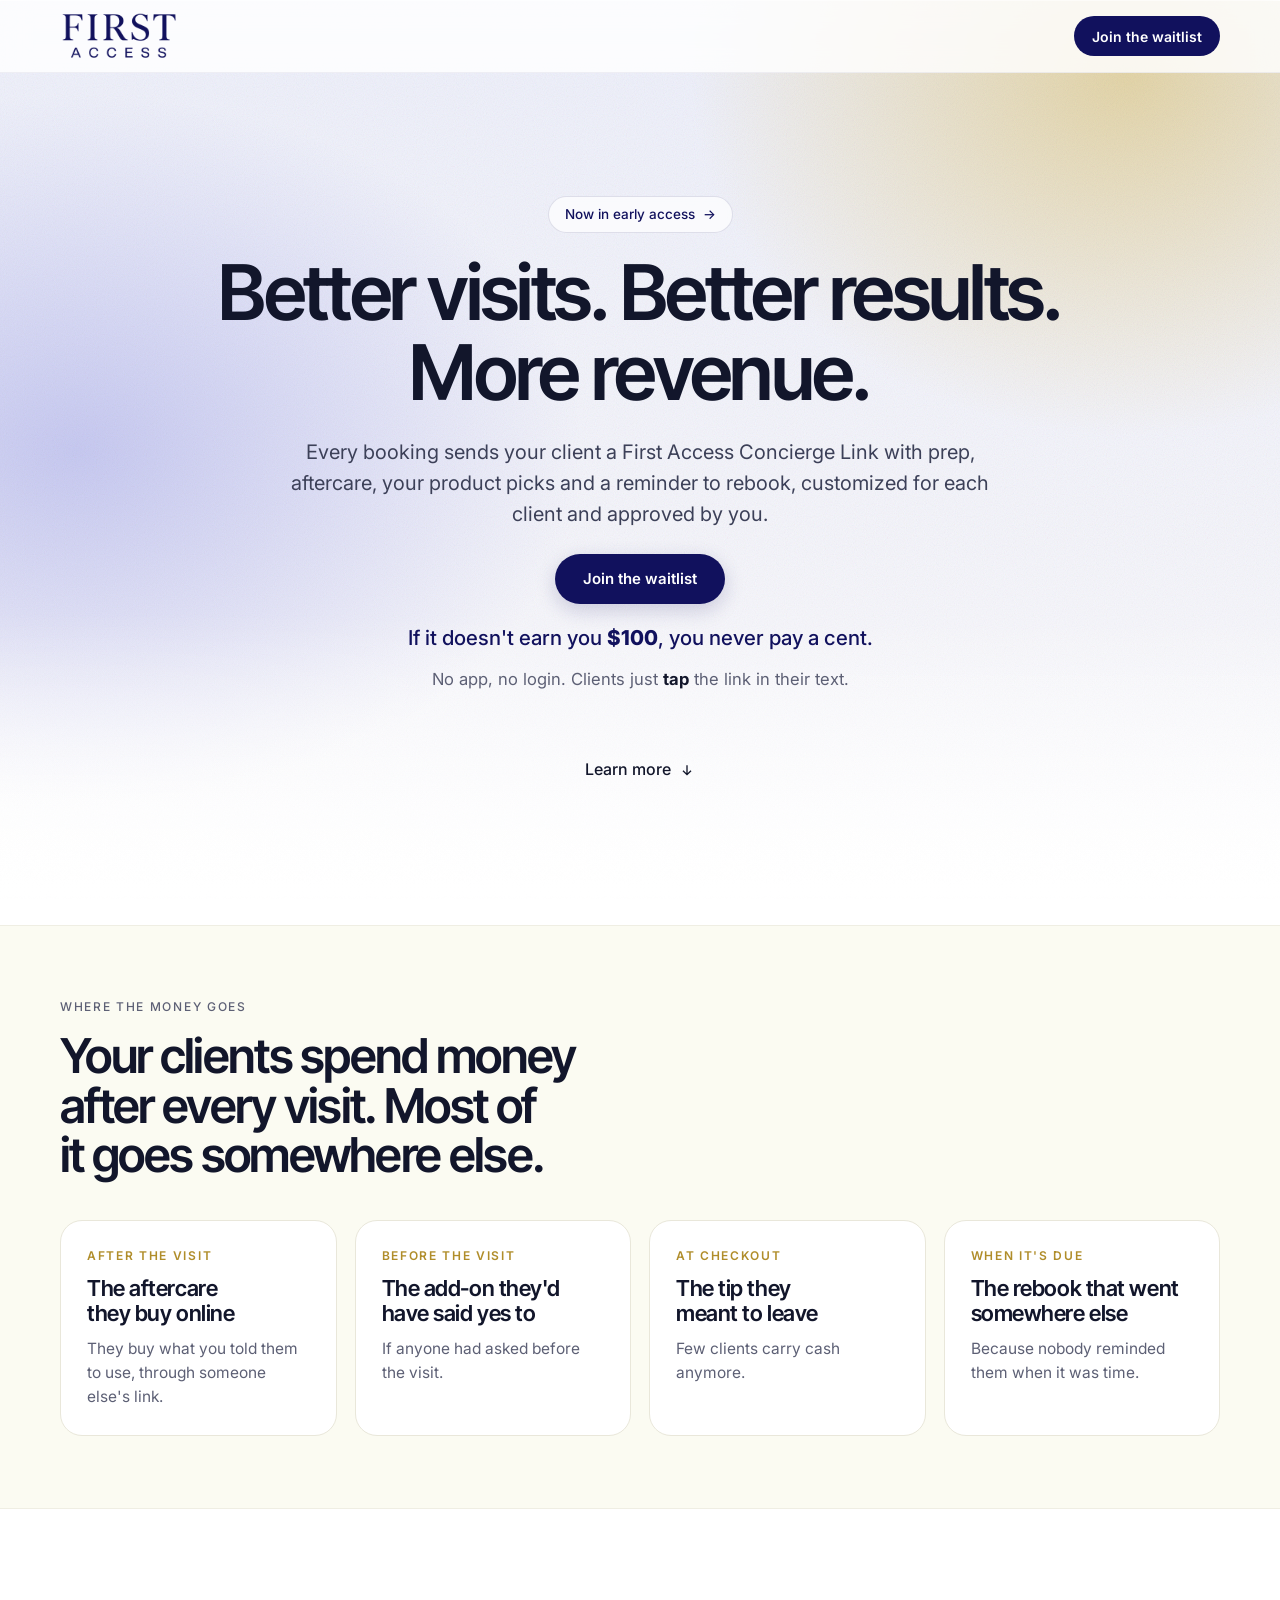
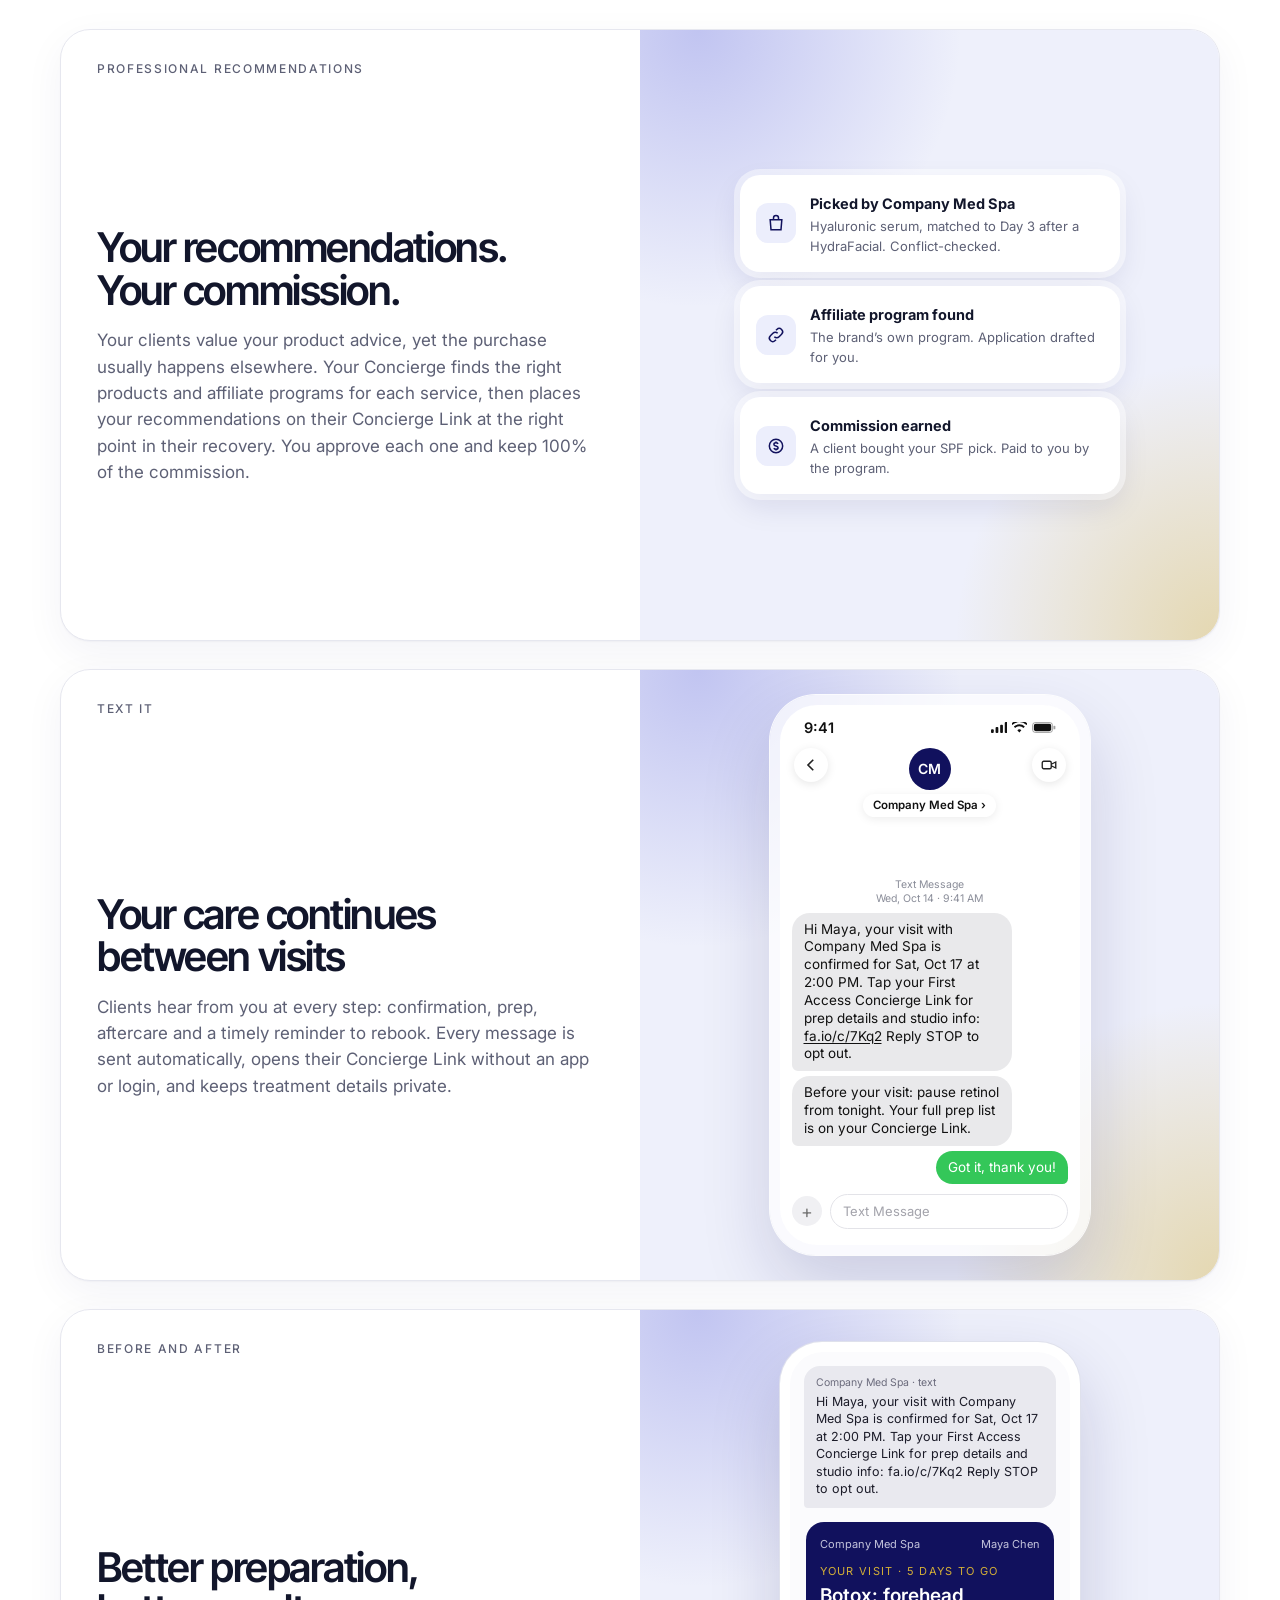
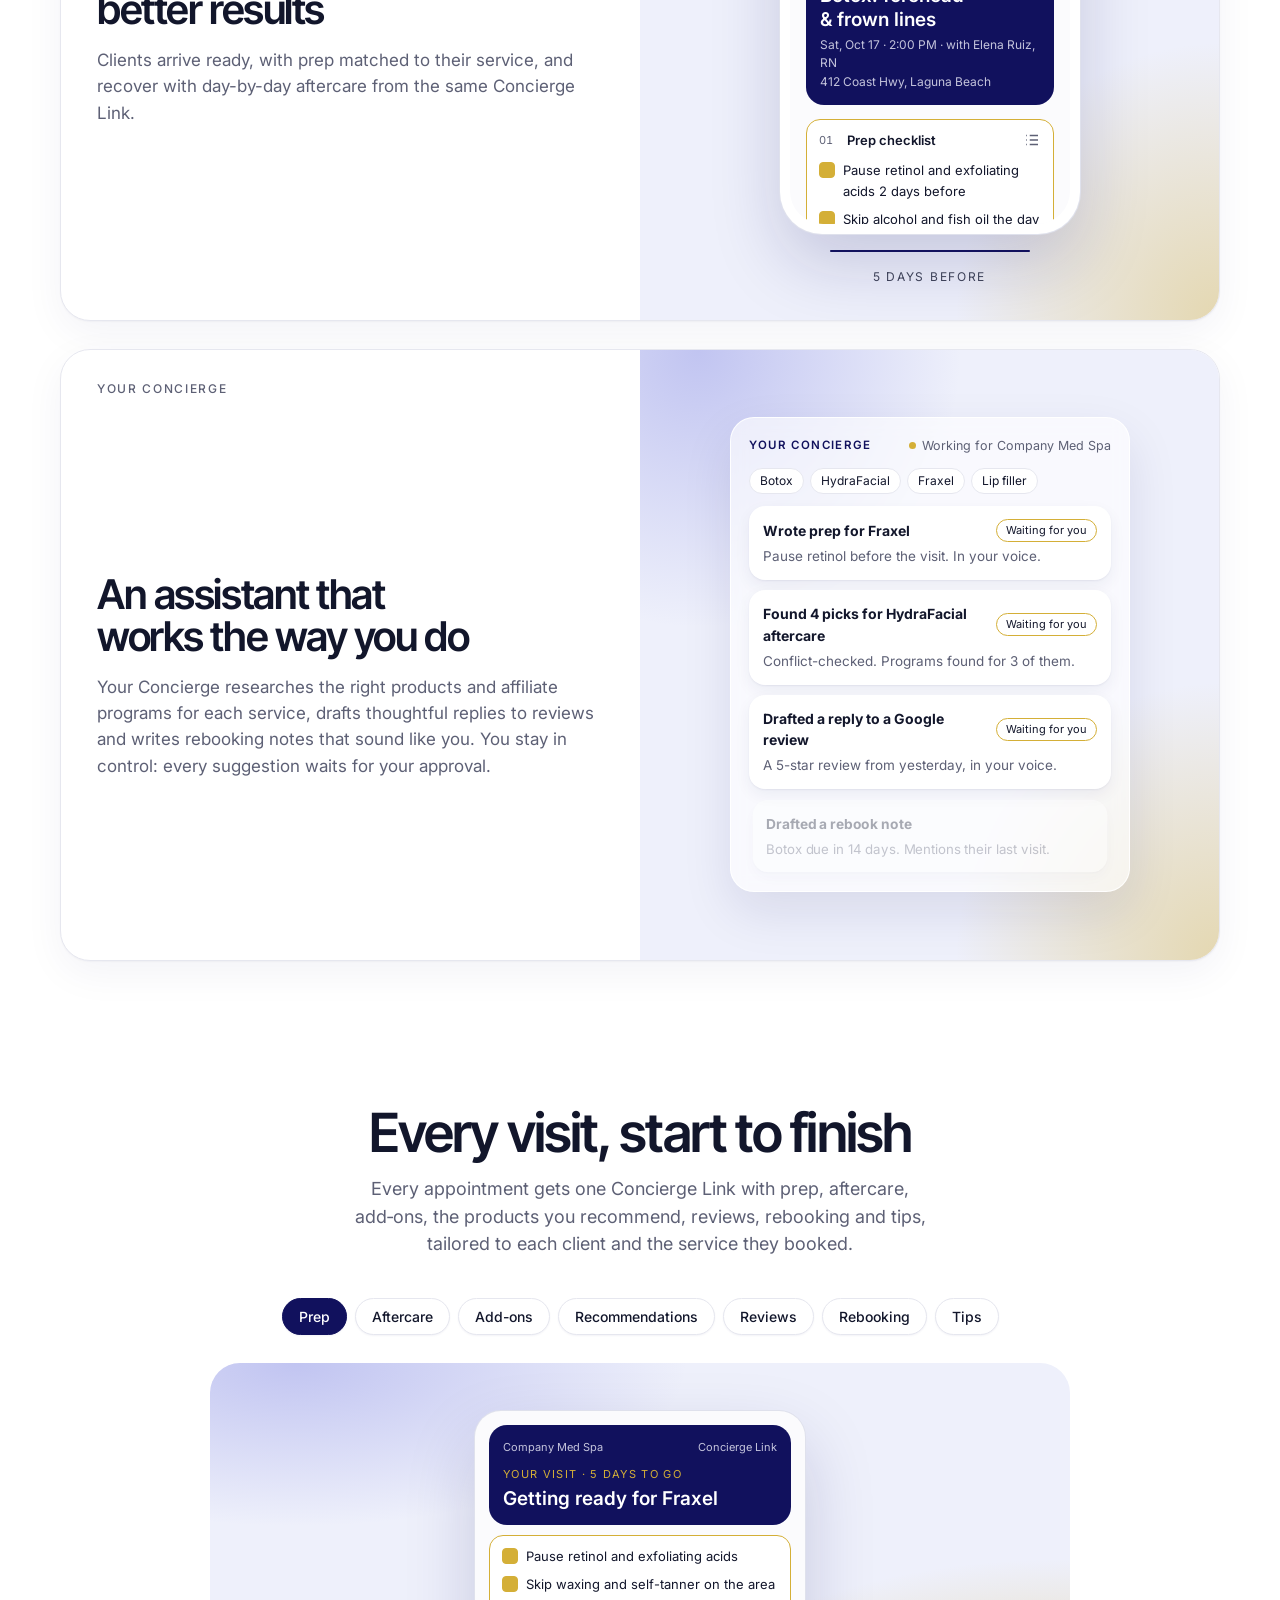
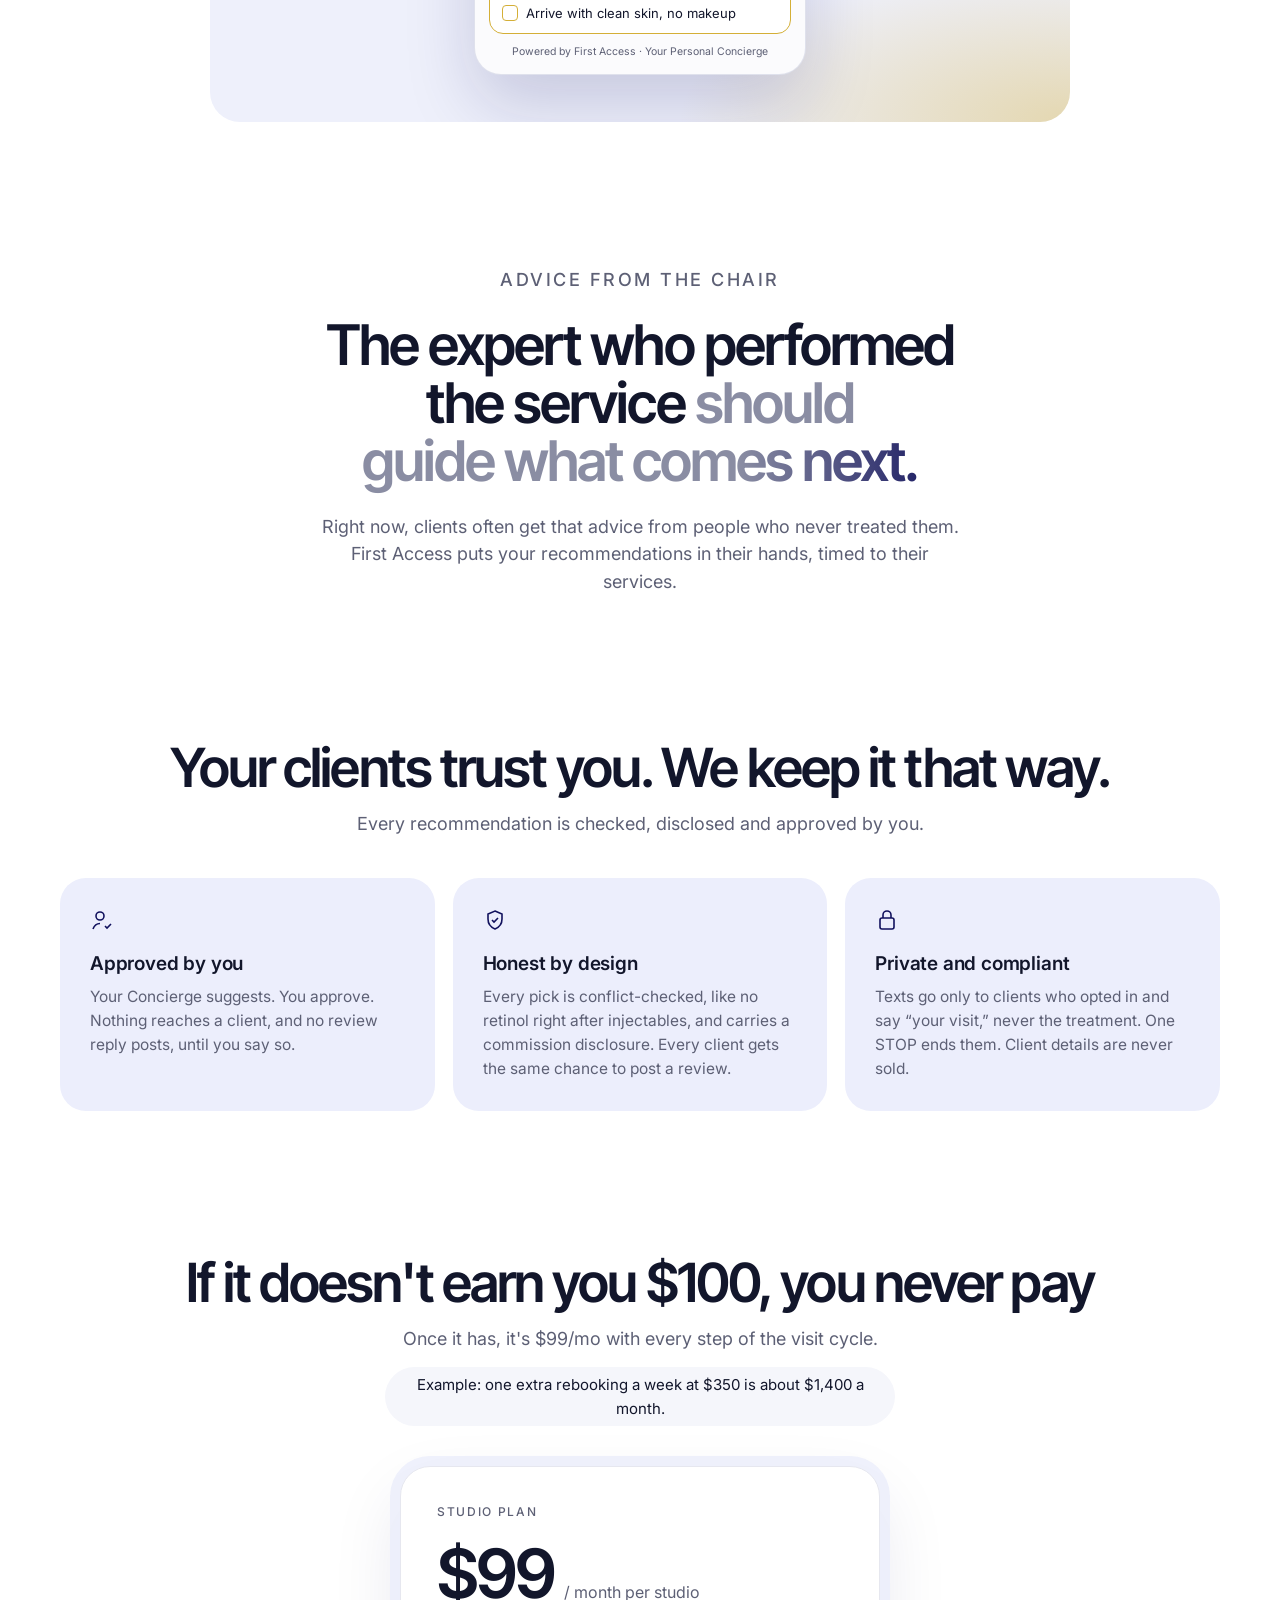
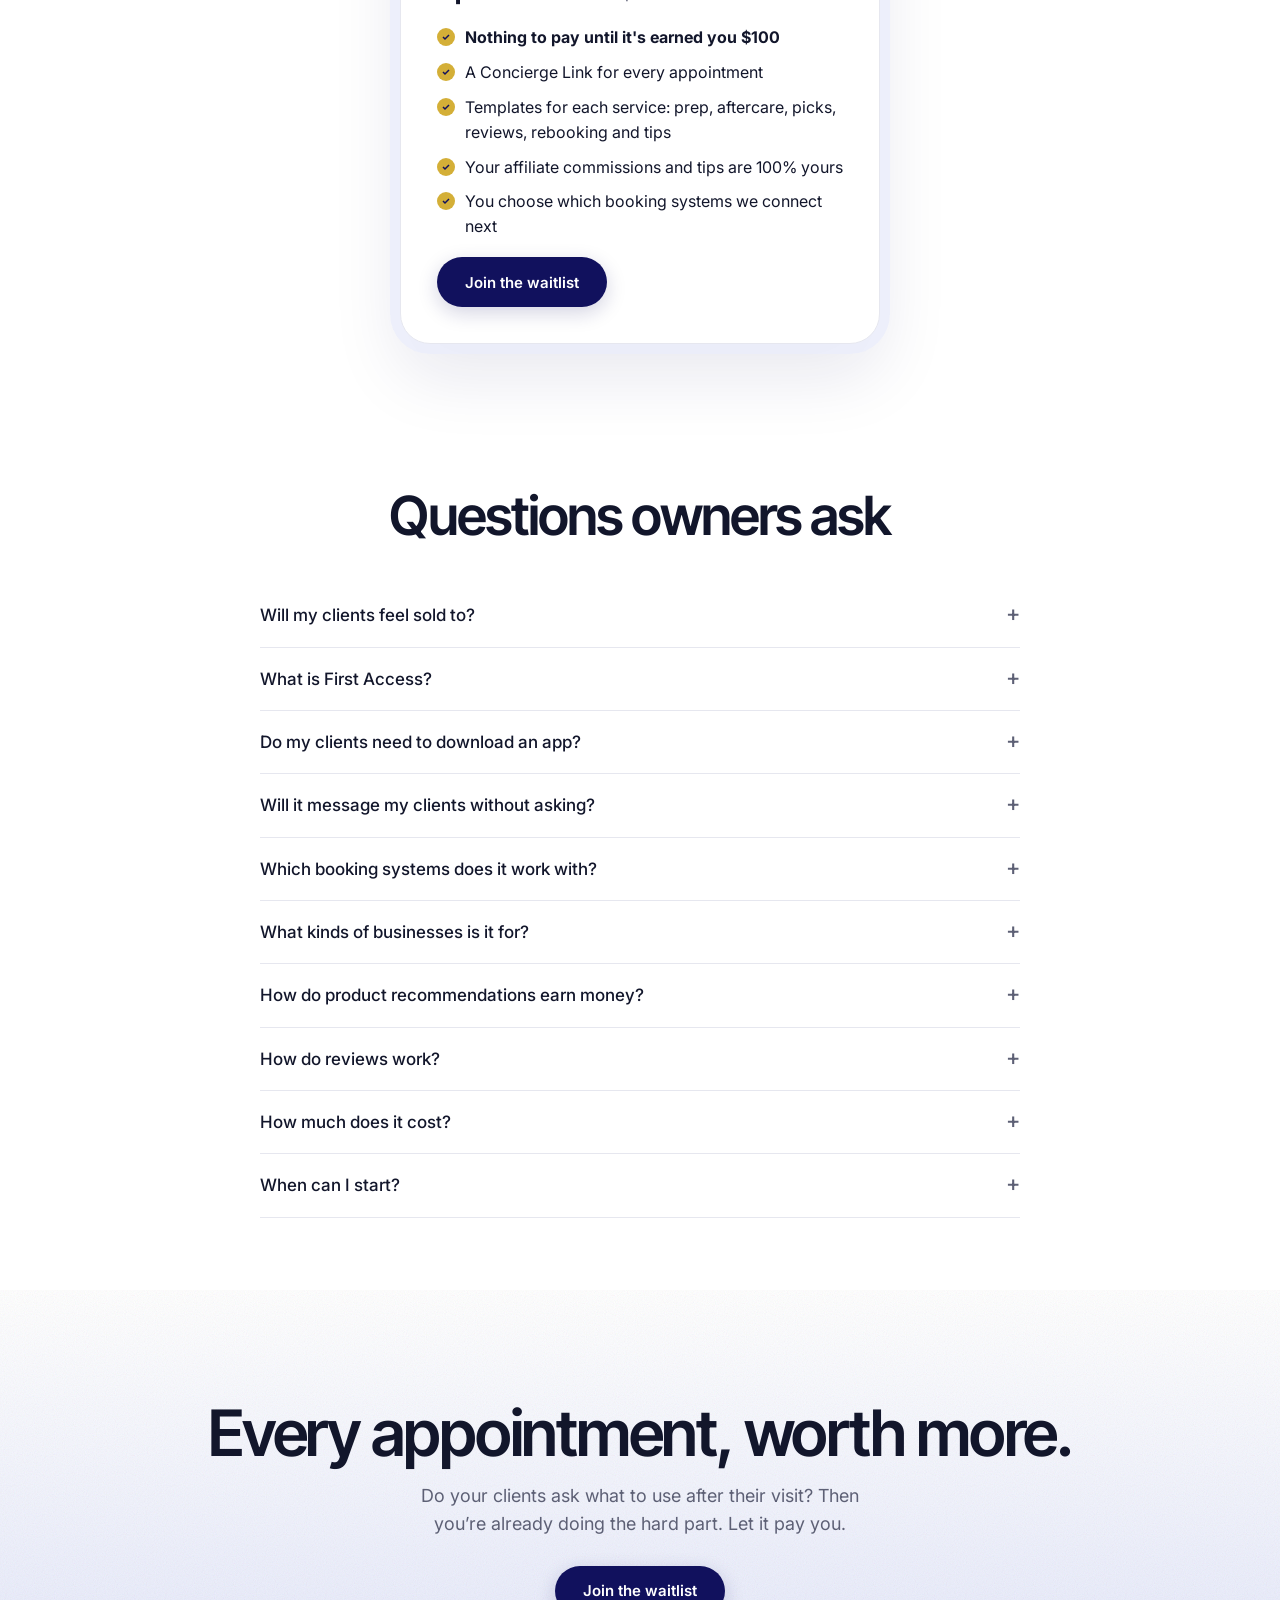
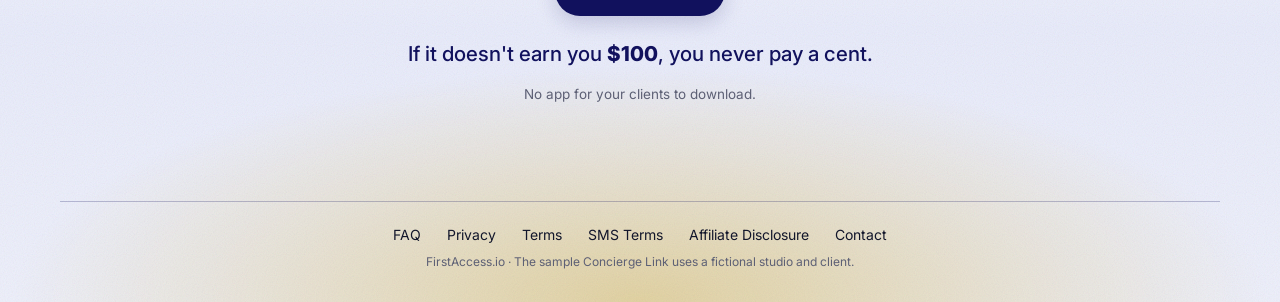
==== commit 3d27e904: "Waitlist form saves to Google Sheet" ====
--- a/index.html
+++ b/index.html
@@ -287,6 +287,7 @@
 input, select { font: 15px var(--sans); color: var(--ink); background: #fff; border: 1px solid #d9dbe6; border-radius: 12px; padding: 12px 14px; width: 100%; min-width: 0 }
 #form .btn { justify-self: start }
 .form-note { font-size: 12.5px; color: var(--muted) }
+.hp { position: absolute; width: 1px; height: 1px; overflow: hidden; clip-path: inset(50%) } /* honeypot: hidden from people, filled by bots */
 .msg { font-size: 14px; padding: 12px 14px; border-radius: 12px; background: var(--peri) }
 
 @media (max-width: 900px) {
@@ -557,6 +558,7 @@
       <label for="f-email">Email<input id="f-email" name="email" type="email" autocomplete="email" required></label>
       <label for="f-city">City<input id="f-city" name="city" autocomplete="address-level2"></label>
     </div>
+    <label class="hp" aria-hidden="true">Website<input name="website" tabindex="-1" autocomplete="off"></label>
     <label for="f-booking">Booking system
       <select id="f-booking" name="booking" required>
         <option value="">Choose one</option>
@@ -724,30 +726,26 @@
 dlg.addEventListener('click', e => { if (e.target === dlg) dlg.close(); }); // click on the backdrop closes
 if (location.hash === '#join') dlg.showModal();
 
-// Waitlist: saves to the artifact's db when the viewer can write; otherwise opens an email.
-// ponytail: artifact db only reaches signed-in org viewers; a public launch needs a real form backend.
+// Waitlist: posts to the Apps Script on the "First Access Wait List" Sheet. Success shows only after it replies "ok".
+const WAITLIST_URL = 'https://script.google.com/macros/s/AKfycbwHKTvRS6j-EO-0vWaL1FapDRW5B845D3lqCyLeWCbhoLUFJ-2gtkAc_6DjVOy3qmnrAA/exec';
 const SIGNUP_EMAIL = 'jomar@bowtiefunnel.com';
-const form = $('form'), msg = $('msg');
+const form = $('form'), msg = $('msg'), btn = form.querySelector('button[type=submit]');
 form.addEventListener('submit', async e => {
   e.preventDefault();
   if (!form.reportValidity()) return;
   const data = Object.fromEntries(new FormData(form));
-  const show = t => { msg.textContent = t; msg.hidden = false; };
+  const show = t => { msg.textContent = t; msg.hidden = false; msg.scrollIntoView({ block: 'nearest', behavior: 'smooth' }); };
+  btn.disabled = true; btn.textContent = 'Sending…';
   try {
-    const db = window.claude ? await window.claude.use('db') : null;
-    const user = window.claude ? await window.claude.use('user') : null;
-    const uid = user && await user.id();
-    if (!db || !uid) {
-      // ponytail: mailto until a real form backend exists; some visitors have no mail app, so the address stays visible.
-      const body = `Name: ${data.name}\nStudio: ${data.studio}\nEmail: ${data.email}\nCity: ${data.city}\nBooking system: ${data.booking}`;
-      location.href = `mailto:${SIGNUP_EMAIL}?subject=${encodeURIComponent('Waitlist: ' + data.studio)}&body=${encodeURIComponent(body)}`;
-      return show(`Your email app should open with your details filled in. Just hit send. If it doesn't open, email ${SIGNUP_EMAIL} with your studio name.`);
-    }
-    await db.doc('waitlist/' + uid).set({ ...data, at: new Date().toISOString() });
+    // A plain string body is sent as text/plain, so the browser skips the CORS preflight Apps Script can't answer.
+    const r = await fetch(WAITLIST_URL, { method: 'POST', body: JSON.stringify(data) });
+    if ((await r.text()).trim() !== 'ok') throw new Error('not saved');
     form.querySelectorAll('input,select,button').forEach(el => el.disabled = true);
+    btn.textContent = "You're on the list";
     show(`You're on the list, ${data.name.split(' ')[0]}. We'll email ${data.email} before setup opens.`);
-  } catch (err) {
-    show('That didn\'t save. Check your connection and try again.');
+  } catch {
+    btn.disabled = false; btn.textContent = 'Join the waitlist';
+    show(`That didn't go through. Try again, or email ${SIGNUP_EMAIL} with your studio name.`);
   }
 });
 </script>
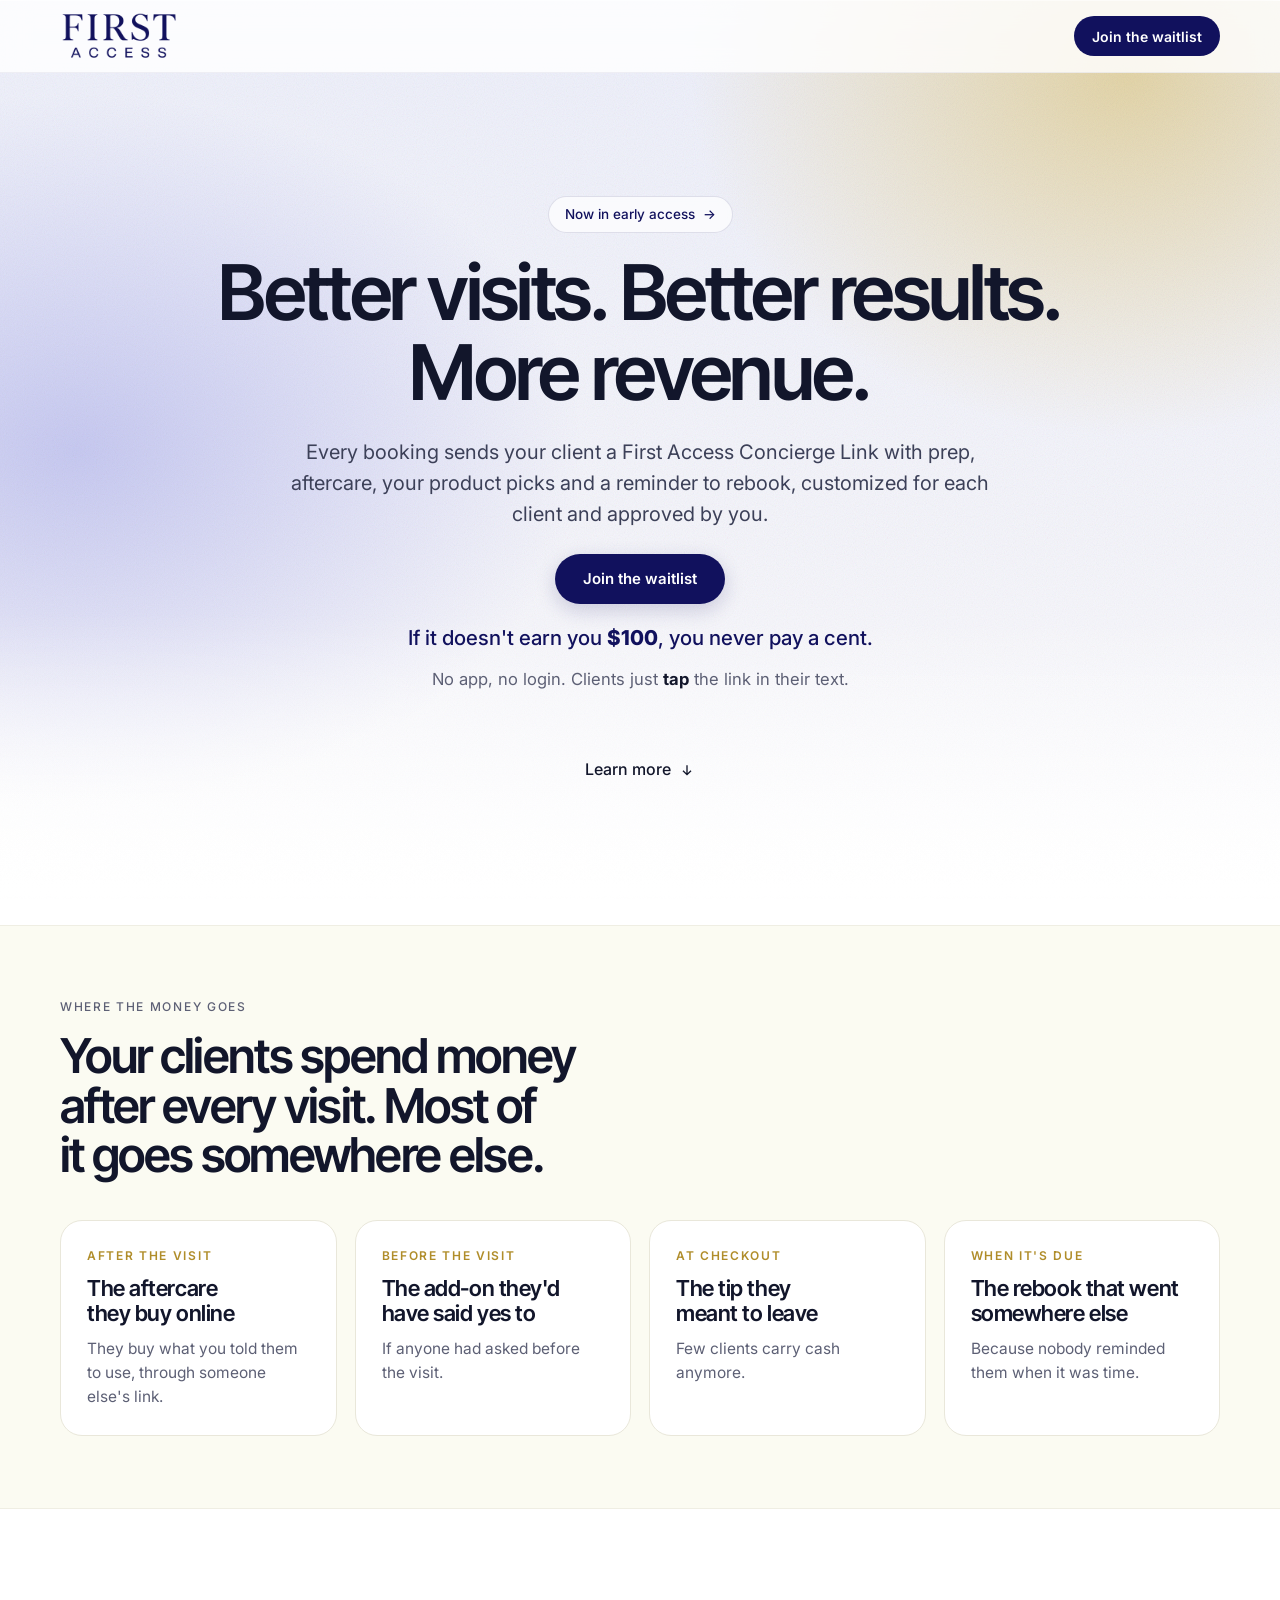
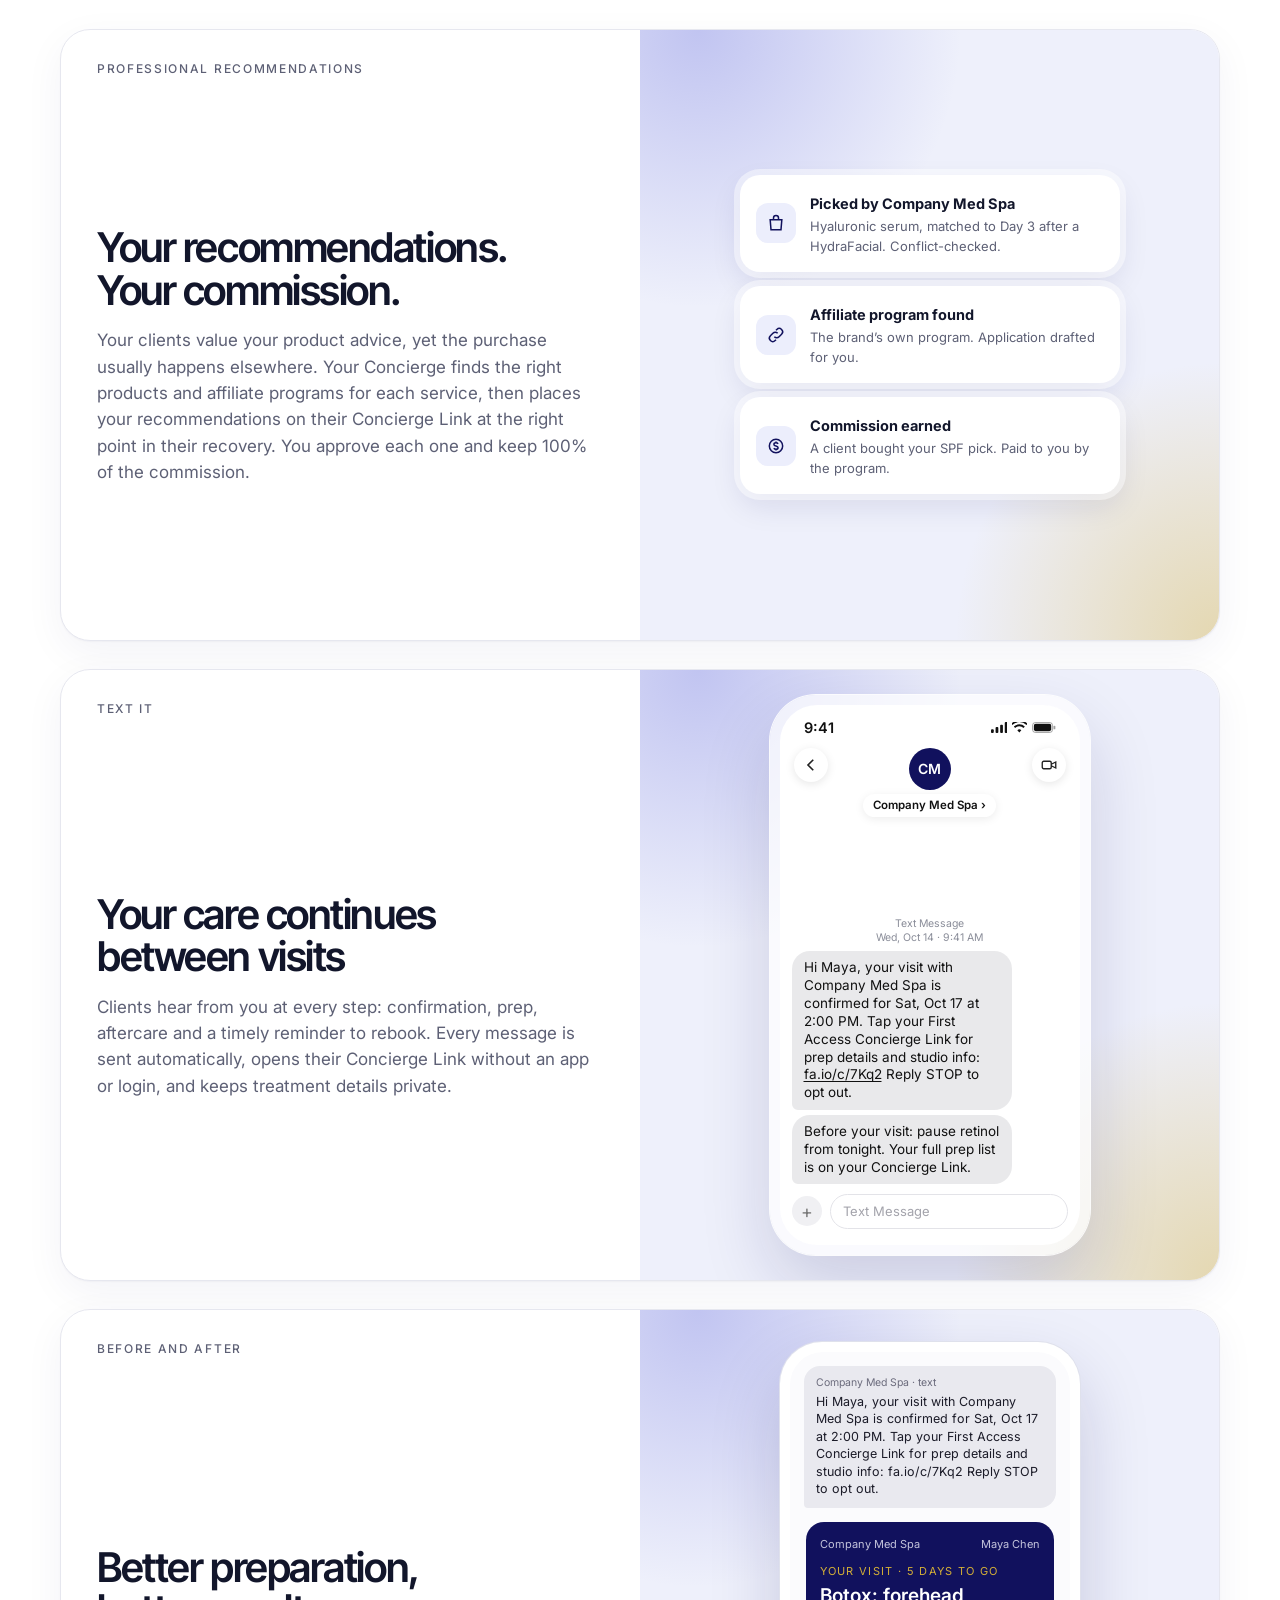
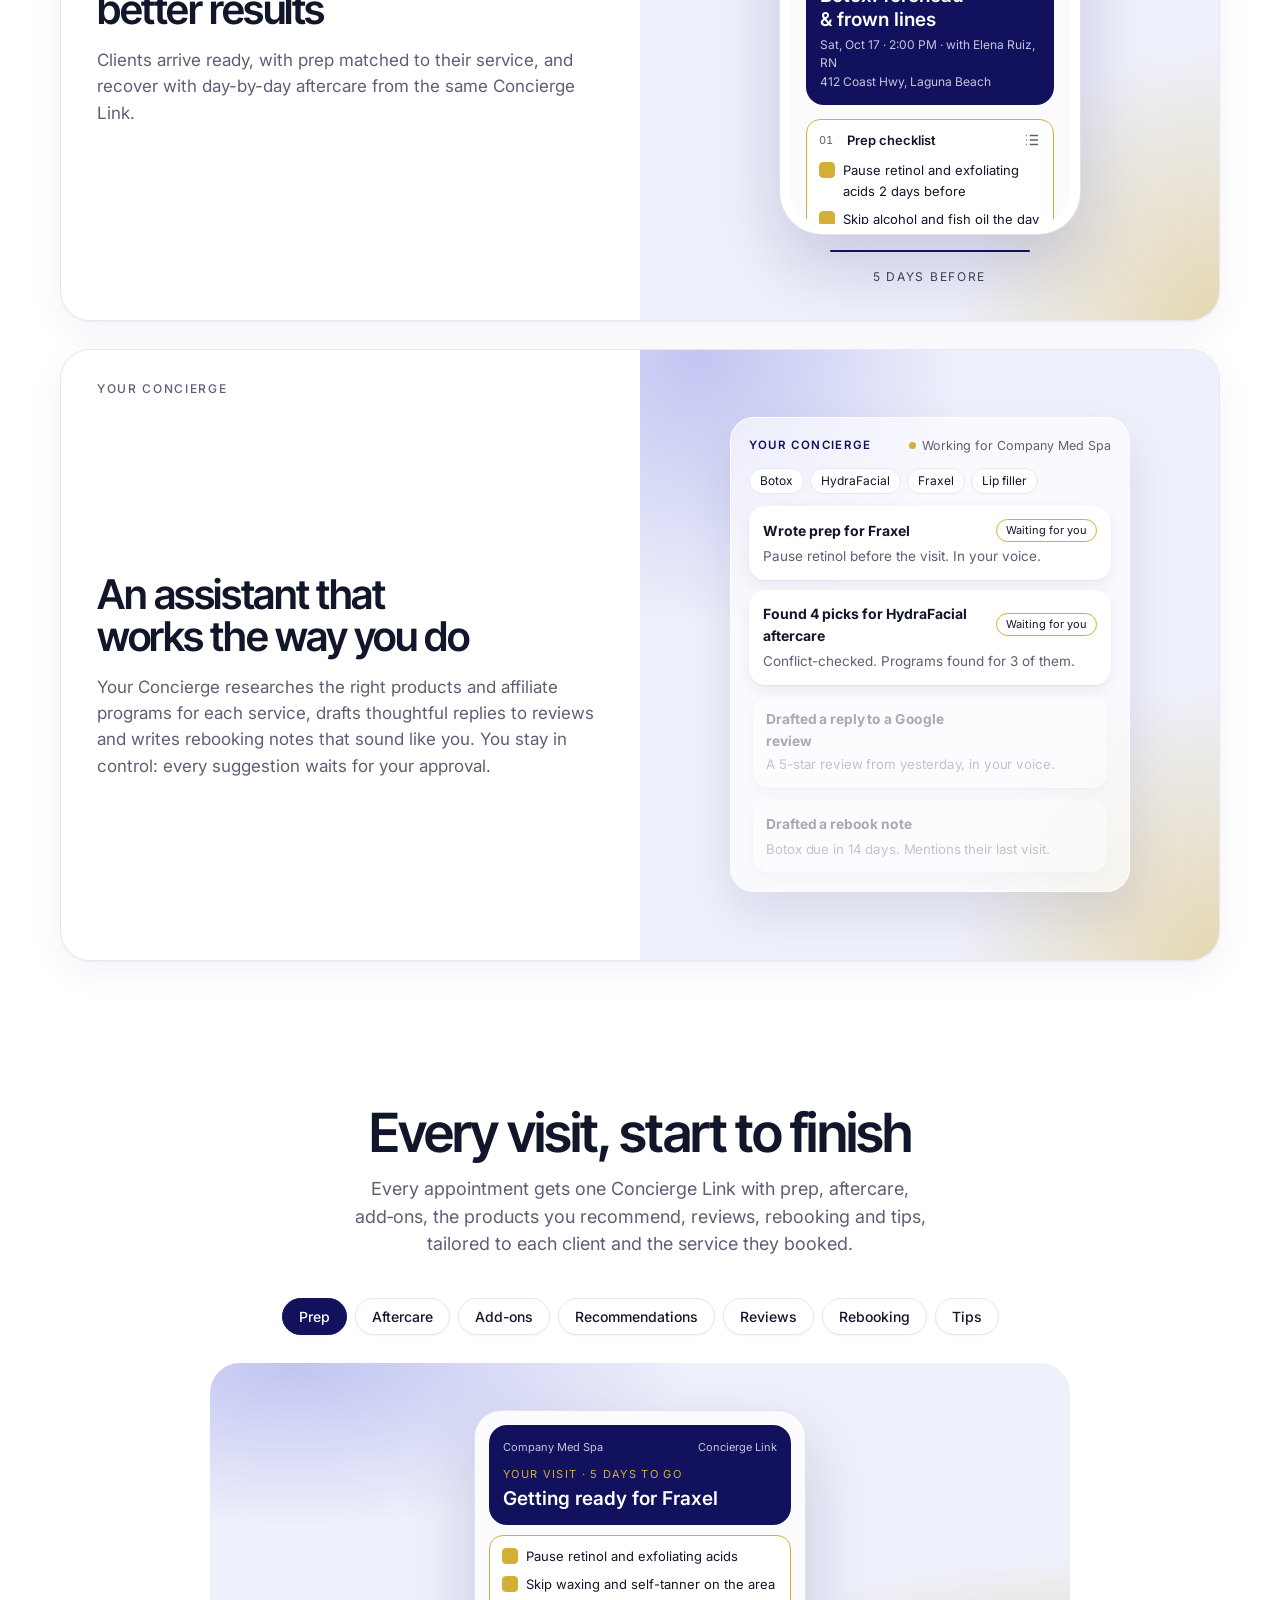
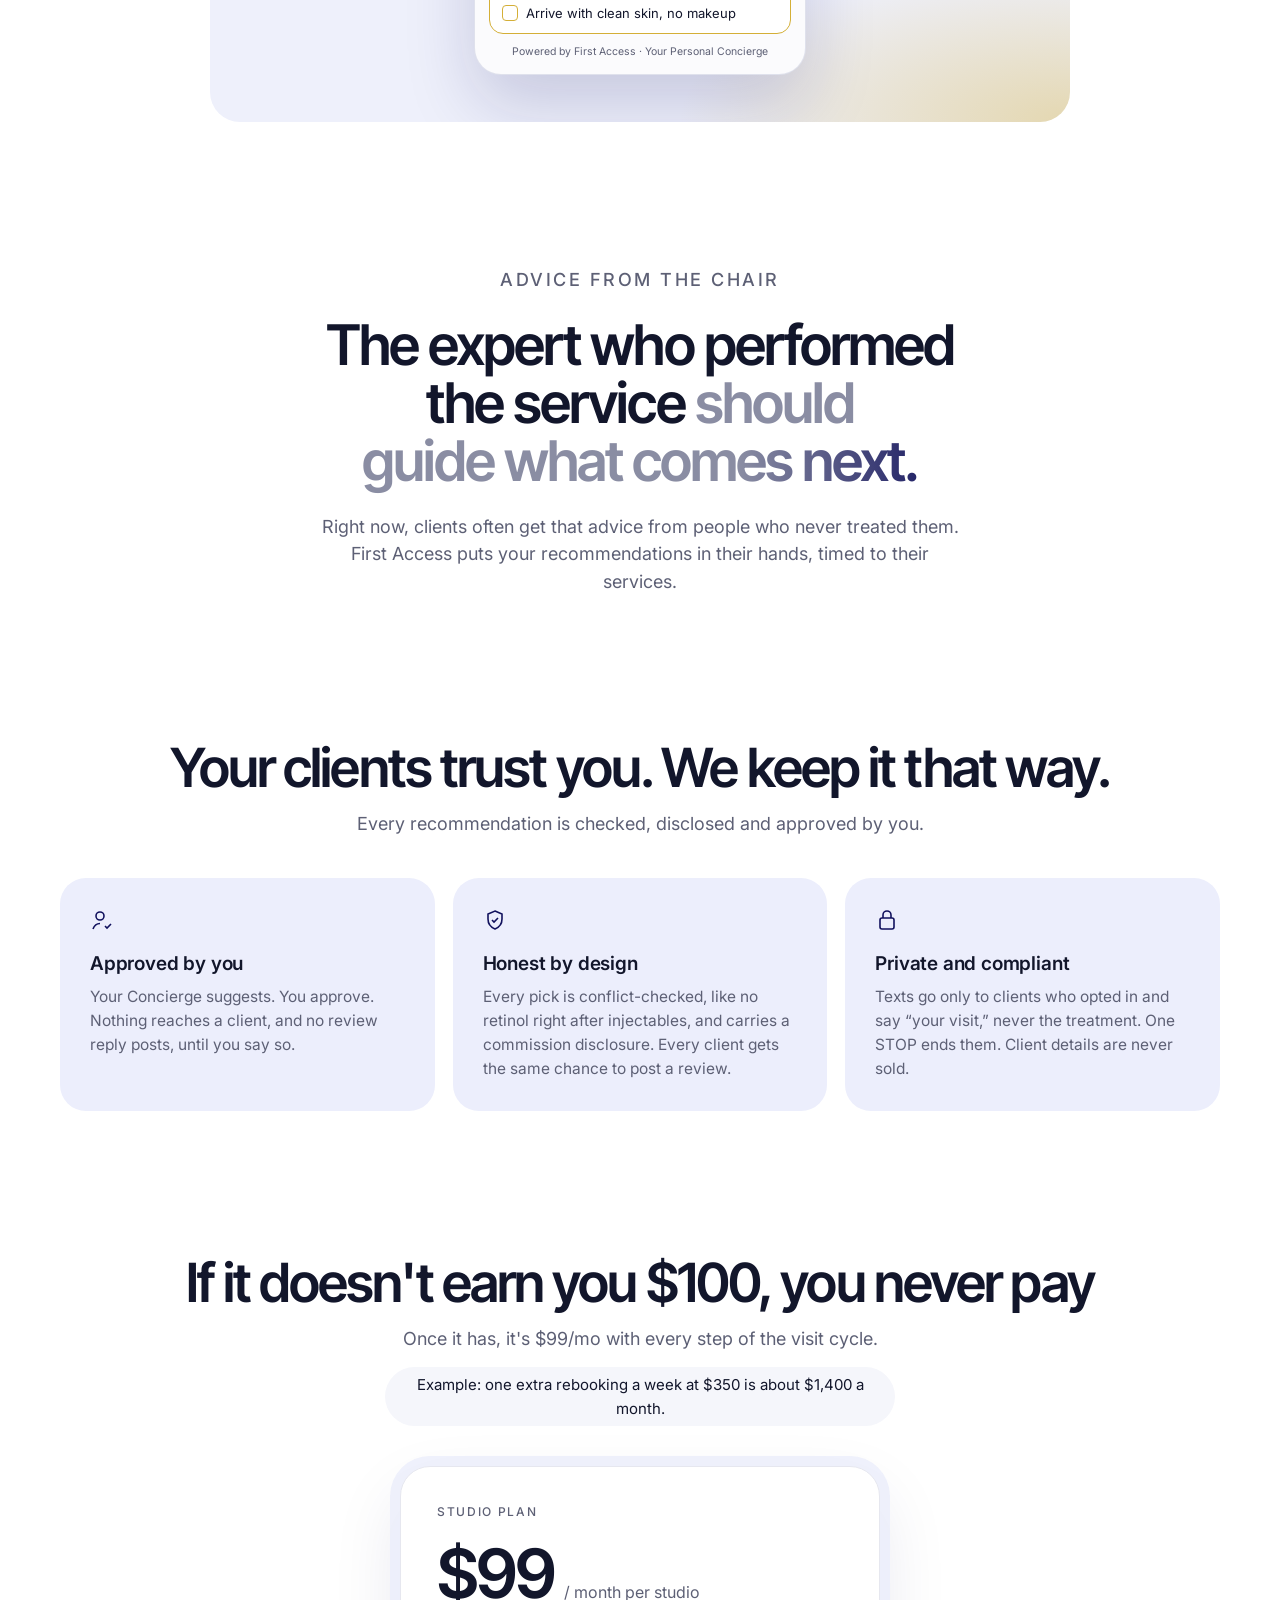
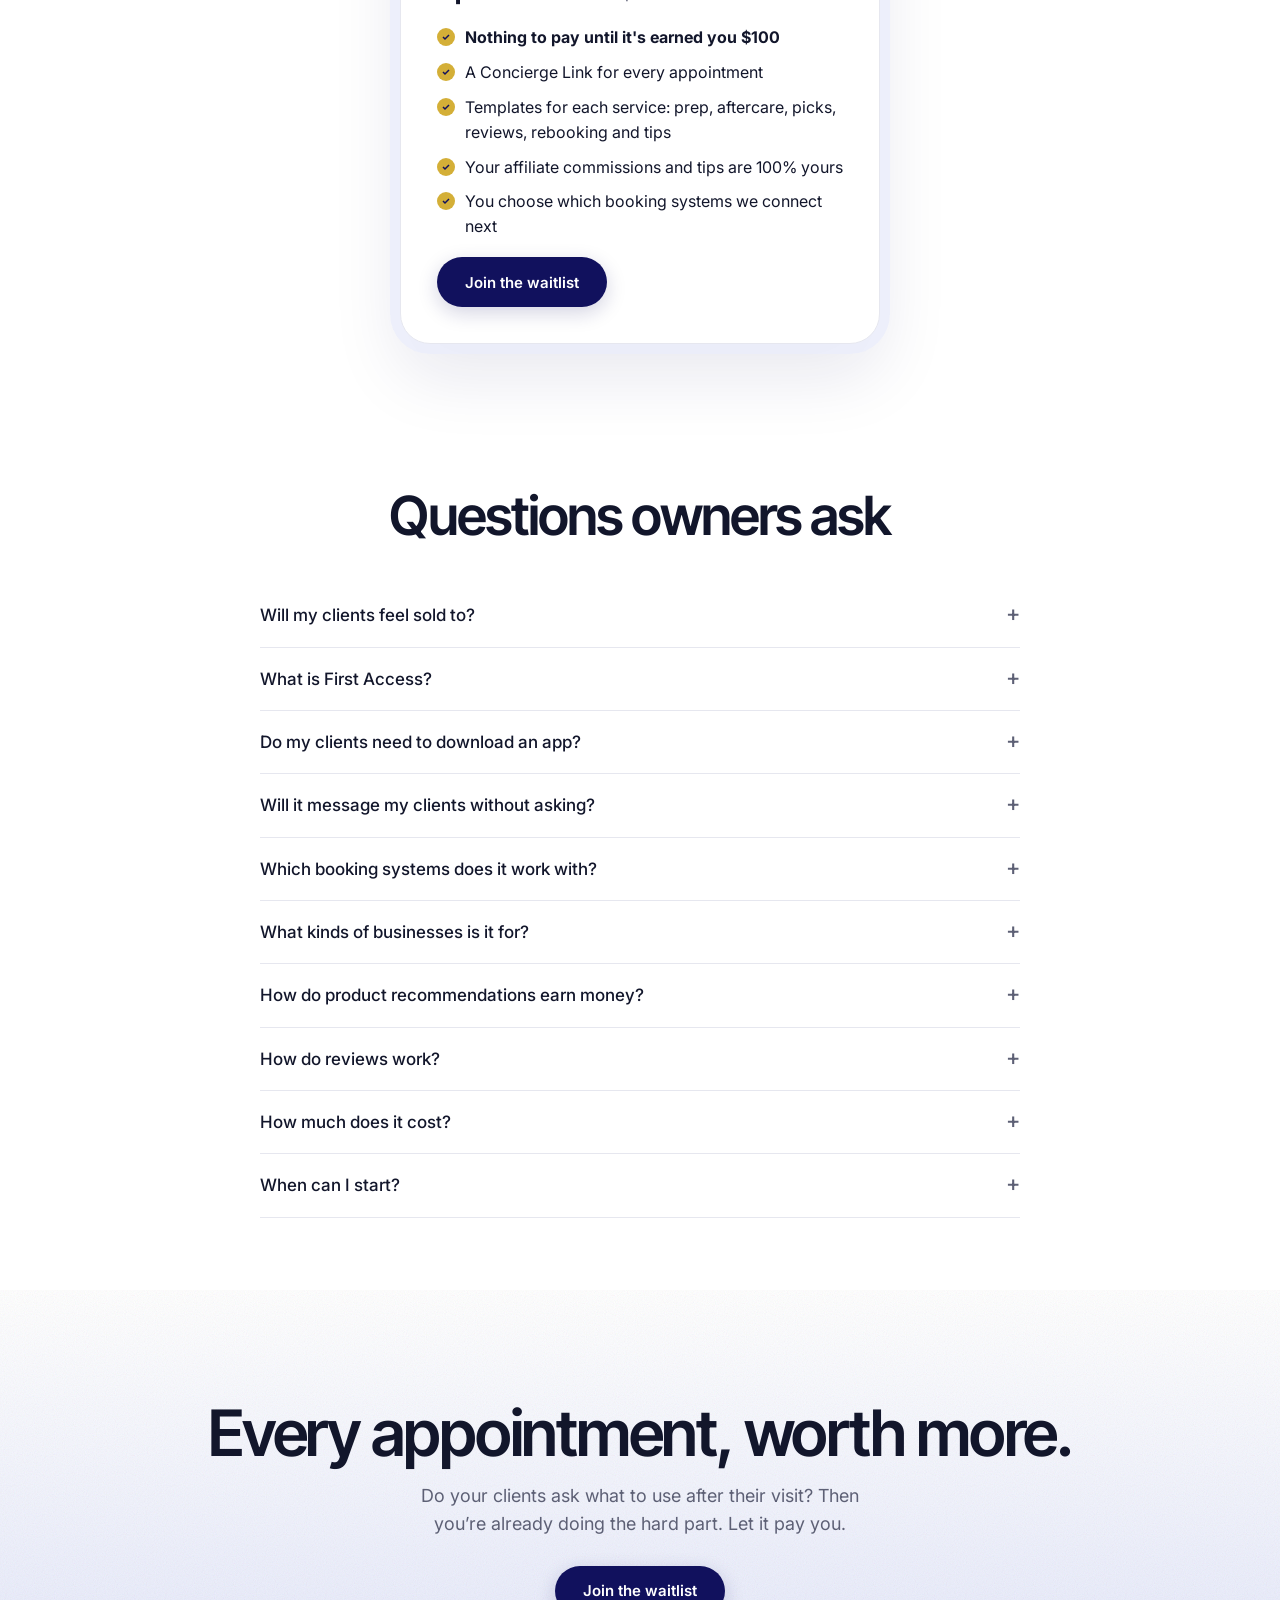
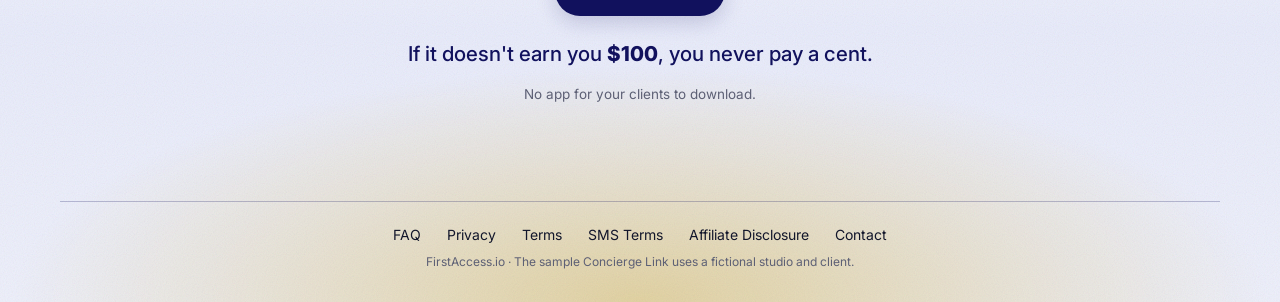
==== commit 685049d8: "Simpler waitlist confirmation" ====
--- a/index.html
+++ b/index.html
@@ -742,7 +742,7 @@
     if ((await r.text()).trim() !== 'ok') throw new Error('not saved');
     form.querySelectorAll('input,select,button').forEach(el => el.disabled = true);
     btn.textContent = "You're on the list";
-    show(`You're on the list, ${data.name.split(' ')[0]}. We'll email ${data.email} before setup opens.`);
+    show(`You're in. We'll email you when your spot opens. Questions before then? Write to ${SIGNUP_EMAIL}.`);
   } catch {
     btn.disabled = false; btn.textContent = 'Join the waitlist';
     show(`That didn't go through. Try again, or email ${SIGNUP_EMAIL} with your studio name.`);
